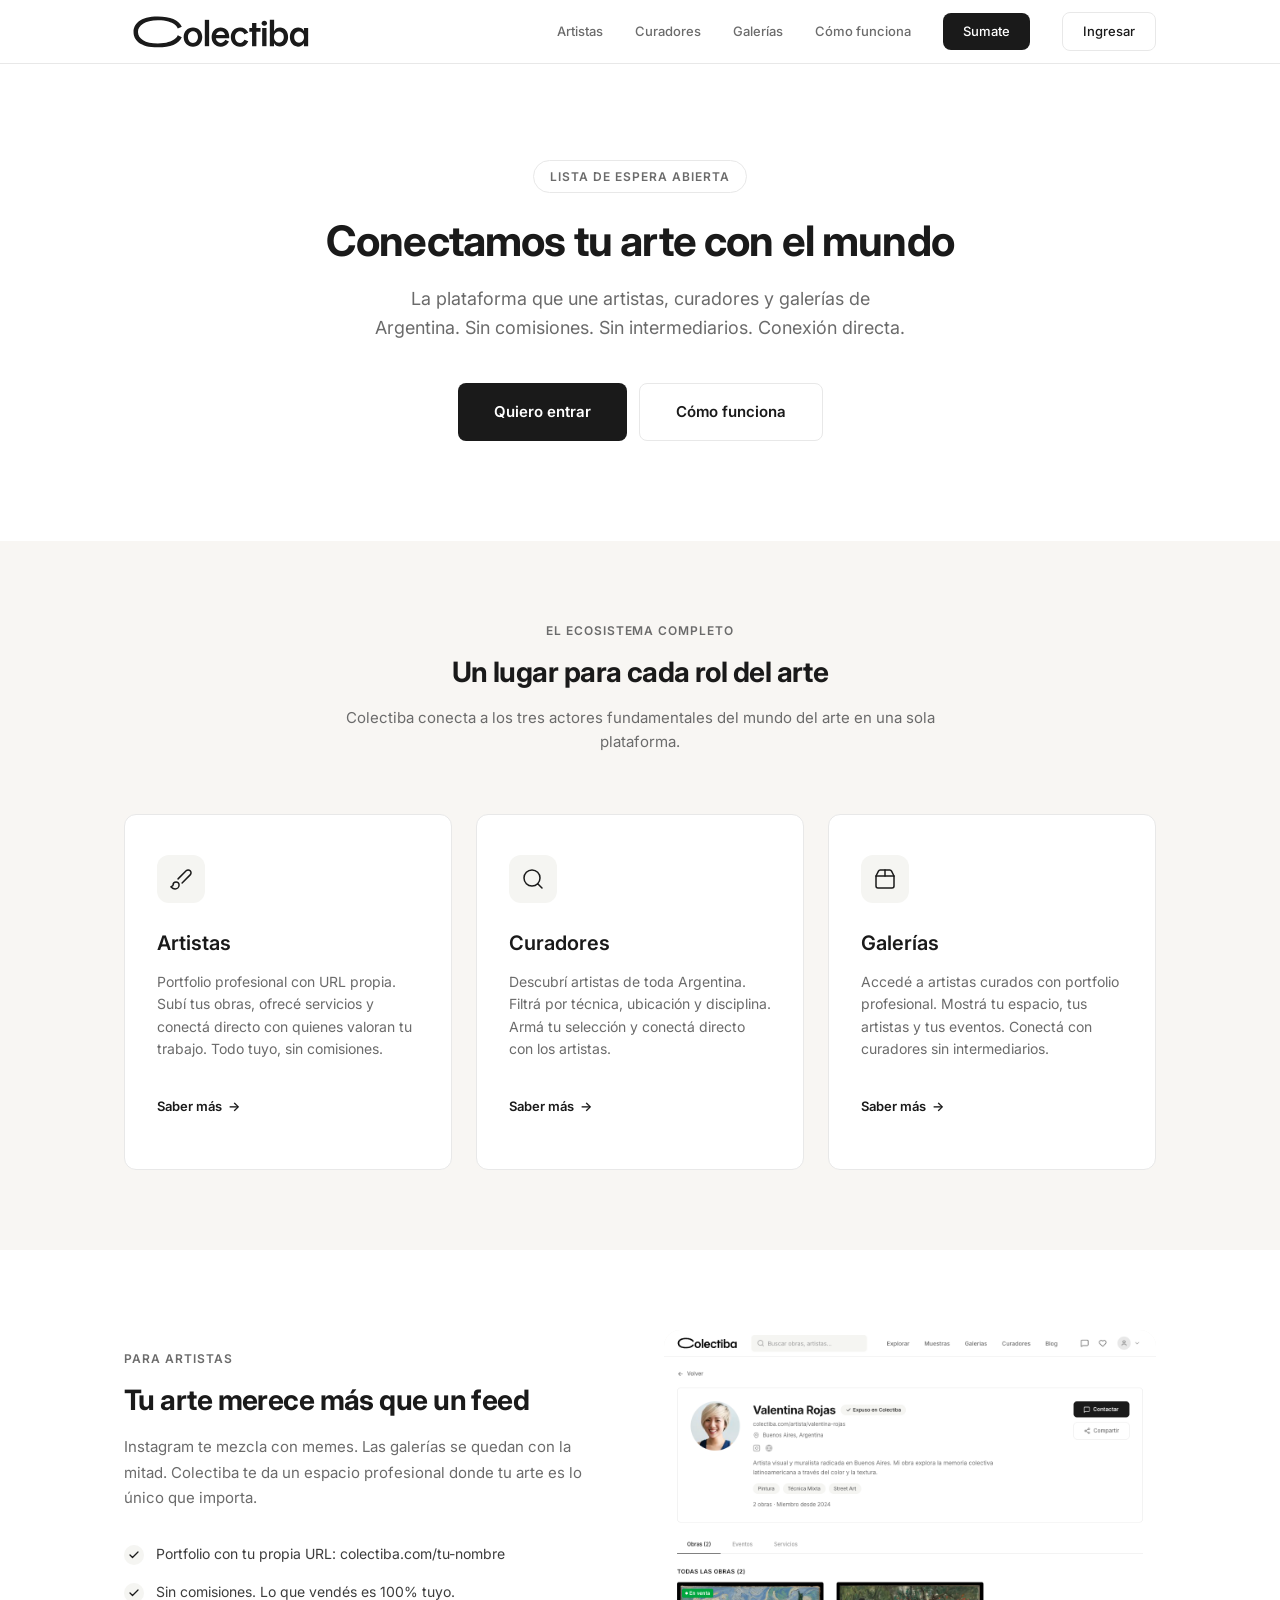
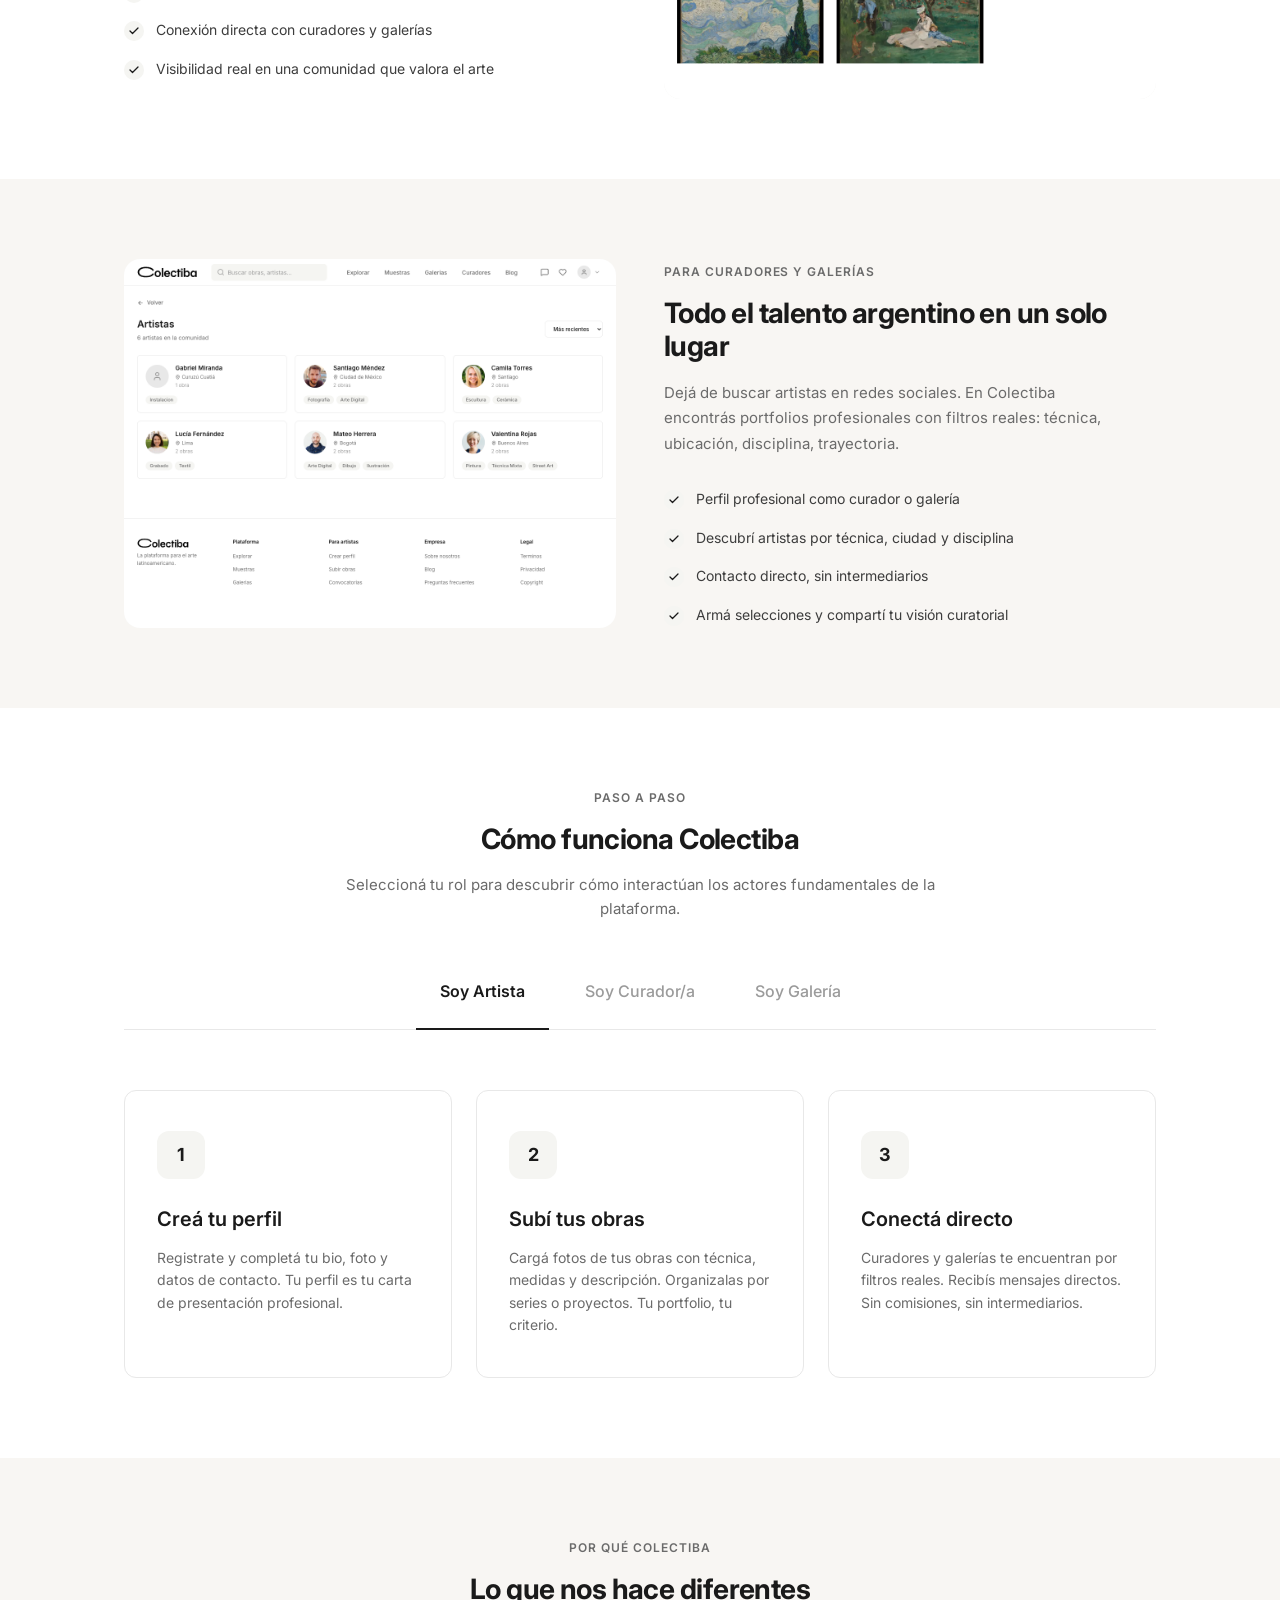
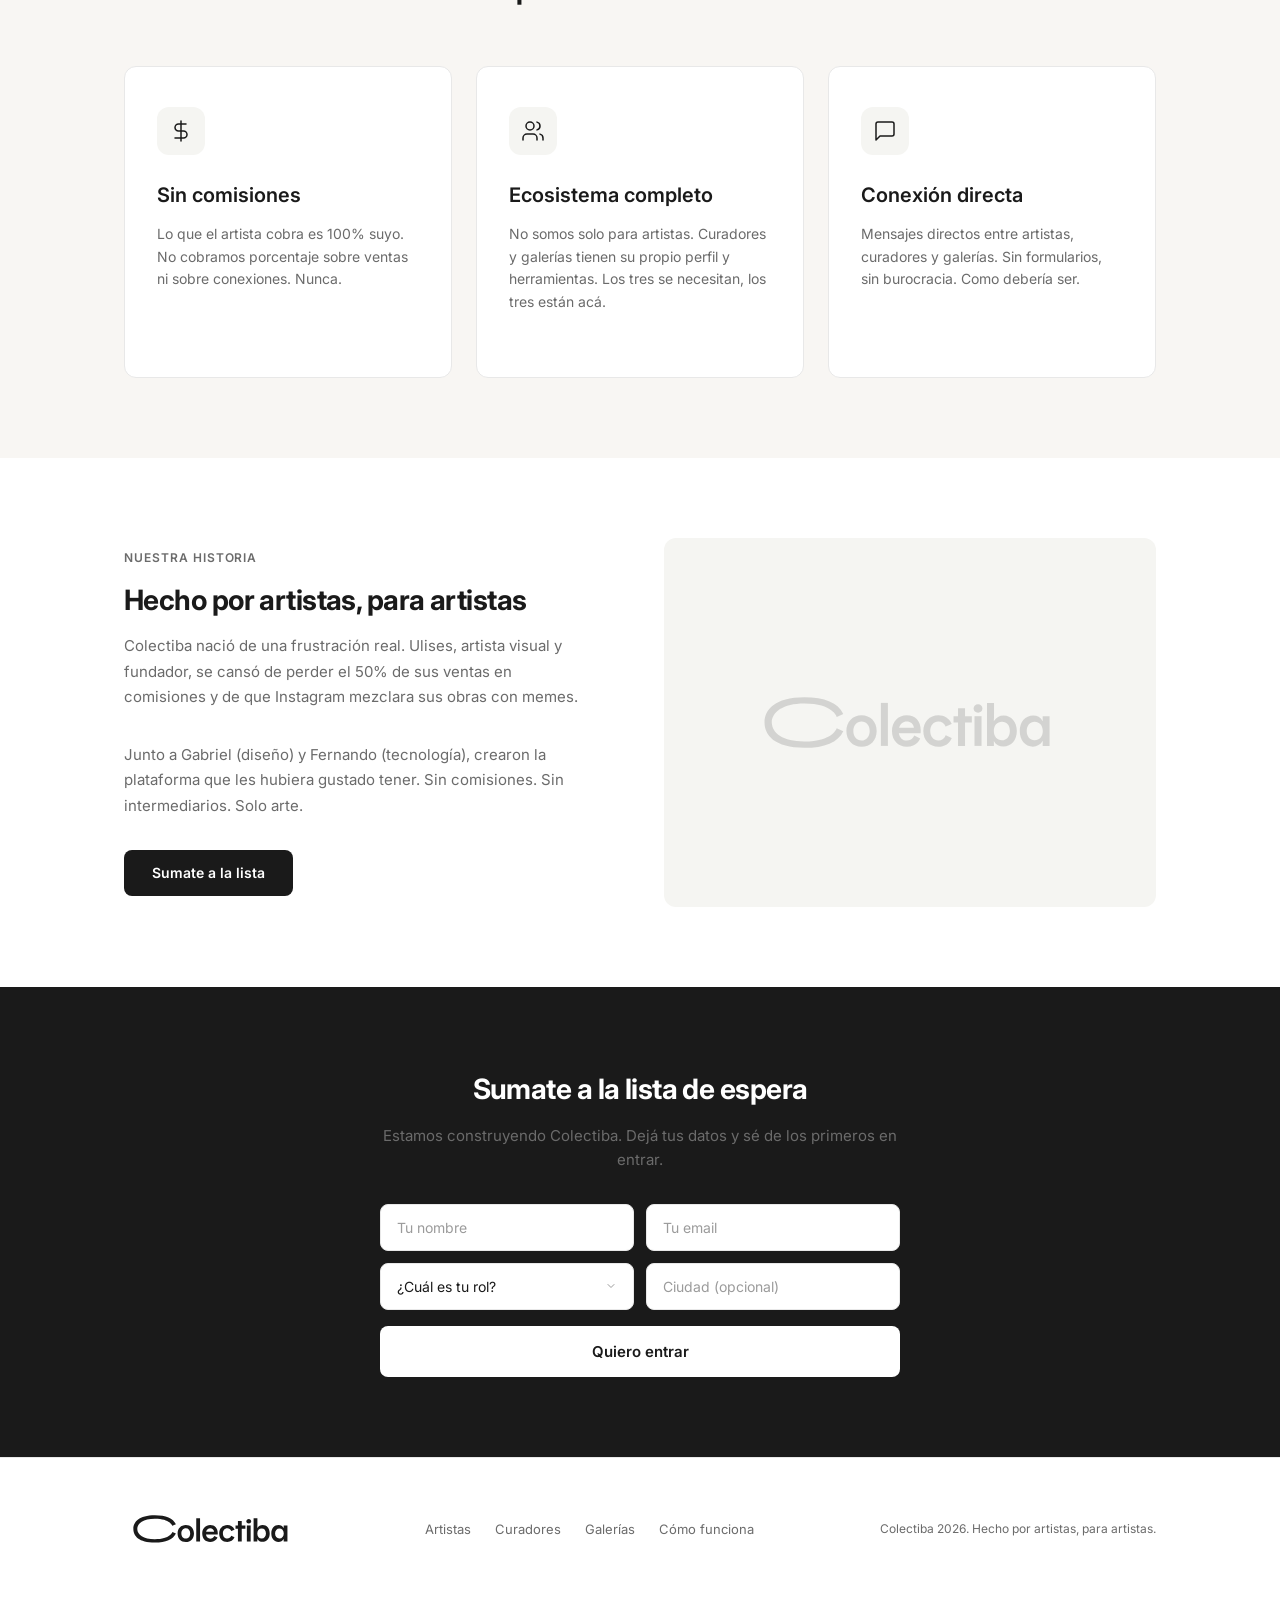
==== index.html @ f4e73067 "style: rediseñar paso a paso de los tres roles con formato de tarjetas alineadas a la izquierda esti" ====
<!DOCTYPE html>
<html lang="es">
<head>
  <meta charset="UTF-8">
  <meta name="viewport" content="width=device-width, initial-scale=1.0">
  <title>Colectiba — Conectamos tu arte con el mundo</title>
  <meta name="description" content="Plataforma y movimiento de artistas de Argentina. Portfolio profesional, conexión directa con curadores y galerías. Sin comisiones.">
  <link rel="canonical" href="https://www.colectiba.com/">
  <meta property="og:title" content="Colectiba — Conectamos tu arte con el mundo">
  <meta property="og:description" content="Plataforma que une artistas, curadores y galerías de Argentina. Sin comisiones. Conexión directa.">
  <meta property="og:url" content="https://www.colectiba.com/">
  <meta property="og:type" content="website">
  <meta property="og:locale" content="es_AR">
  <meta property="og:image" content="https://www.colectiba.com/og-image.jpg">
  <meta name="twitter:card" content="summary">
  <meta name="twitter:title" content="Colectiba — Conectamos tu arte con el mundo">
  <meta name="twitter:description" content="Plataforma que une artistas, curadores y galerías de Argentina. Sin comisiones.">
  <link rel="icon" type="image/svg+xml" href="favicon.svg">
  <link rel="preconnect" href="https://fonts.googleapis.com">
  <link rel="preconnect" href="https://fonts.gstatic.com" crossorigin>
  <link rel="preload" href="https://fonts.googleapis.com/css2?family=Inter:wght@400;500;600;700&display=swap" as="style" onload="this.onload=null;this.rel='stylesheet'">
  <noscript><link rel="stylesheet" href="https://fonts.googleapis.com/css2?family=Inter:wght@400;500;600;700&display=swap"></noscript>
  <link rel="stylesheet" href="styles.css?v=1.1">
  <script type="application/ld+json">
  {
    "@context": "https://schema.org",
    "@type": "Organization",
    "name": "Colectiba",
    "url": "https://www.colectiba.com",
    "description": "Plataforma y movimiento que conecta artistas, curadores y galerías de Argentina."
  }
  </script>
</head>
<body>
  <a href="#contenido" class="skip-link">Saltar al contenido</a>

  <!-- Nav -->
  <nav class="nav" aria-label="Navegación principal">
    <div class="container">
      <a href="index.html" class="nav__logo" aria-label="Colectiba — Inicio">
        <svg viewBox="5 148 585 110" xmlns="http://www.w3.org/2000/svg" fill="currentColor" aria-hidden="true">
          <path d="M202.27,188.14c-17.71,0-30.08,12.86-30.08,31.27s12.37,31.25,30.08,31.25,29.97-12.91,29.97-31.38-12.32-31.14-29.97-31.14ZM202.27,238.24c-9.58,0-16.26-7.75-16.26-18.83s6.68-18.83,16.26-18.83,16.14,7.69,16.14,18.71-6.63,18.96-16.14,18.96Z"/>
          <rect x="240.59" y="163.64" width="13.95" height="85.27"/>
          <path d="M291.81,188.14c-17.22,0-29.26,12.91-29.26,31.38s12.04,31.14,29.26,31.14c20.43,0,26.7-16.58,26.7-16.58l-11.77-5.64s-3.51,9.91-14.69,9.91c-8.23,0-14.42-5.78-15.85-14.78h43.12s.25-3.75.25-5.33c0-18.56-10.62-30.1-27.75-30.1ZM276.7,212.79c2.16-7.8,7.78-12.45,15.11-12.45,7.72,0,12.8,4.41,14.34,12.45h-29.45Z"/>
          <path d="M381.12,233.26l-.14.28c-4.98,11.03-14.32,17.11-26.32,17.11-17.65,0-29.97-12.84-29.97-31.25s12.28-31.27,29.85-31.27c12.24,0,21.34,5.85,26.33,16.89l.13.28-.28.13-11.44,5.25-.3.14-.13-.3c-2.9-6.51-7.85-9.96-14.31-9.96-9.5,0-16.14,7.74-16.14,18.83s6.68,18.83,16.26,18.83c6.35,0,11.25-3.5,14.18-10.09l.13-.3.3.14,11.55,5.14.3.13Z"/>
          <polygon points="420.84 190.02 420.84 202.44 407.42 202.44 407.42 248.91 393.47 248.91 393.47 202.44 384.6 202.44 384.6 190.02 393.47 190.02 393.47 174.02 407.42 174.02 407.42 190.02 420.84 190.02"/>
          <path d="M441.86,174.92c0,4.87-3.58,8.26-8.71,8.26s-8.73-3.39-8.73-8.26,3.59-8.37,8.73-8.37,8.71,3.45,8.71,8.37Z"/>
          <rect x="426.17" y="190.02" width="13.95" height="58.89"/>
          <path d="M484.04,188.62c-8.43,0-15.1,3.78-19.32,10.95l-.32-.05c.46-5.07.46-7.89.46-13.39v-22.49h-13.95v85.27h13.71v-.32c0-3.29,0-5.93-.22-9.08l.32-.03c4.19,7.2,10.35,10.7,18.85,10.7,15.59,0,26.47-12.61,26.47-30.67s-10.7-30.9-26-30.9ZM480.65,237.77c-9.66,0-16.15-7.38-16.15-18.36s6.49-18.25,16.15-18.25,15.55,7.28,15.55,18.12-6.24,18.37-15.55,18.48Z"/>
          <path d="M561.27,190.02v.32c0,3.29,0,5.93.2,9.08l-.32.03c-4.19-7.2-10.32-10.7-18.72-10.7-15.66,0-26.58,12.65-26.58,30.78s10.68,30.79,26,30.79c8.42,0,15.1-3.78,19.3-10.95l.32.05c-.2,3.36-.2,9.5-.2,9.5h13.69v-58.89h-13.69ZM545.35,237.77c-9.38,0-15.68-7.33-15.68-18.25s6.45-18.36,15.68-18.36,16.15,7.33,16.15,18.25-6.35,18.36-16.15,18.36Z"/>
          <path d="M153.09,213.82l13.02,5.78c-10.63,22.17-36.59,33.05-77.25,33.05-58.82,0-78.97-24.82-78.87-50.02-.23-24.96,20.36-50.02,78.87-50.02,40.66,0,66.62,10.88,77.25,33.05l-13.02,5.78s-7.69-26.36-64.3-26.36c-42.18,0-64.44,17.1-64.44,37.65.73,21.71,22.26,37.47,64.44,37.47,56.6,0,64.3-26.36,64.3-26.36Z"/>
        </svg>
      </a>
      <ul class="nav__links">
        <li><a href="#artistas">Artistas</a></li>
        <li><a href="#curadores">Curadores</a></li>
        <li><a href="#galerias">Galerías</a></li>
        <li><a href="#como-funciona">Cómo funciona</a></li>
        <li><a href="#waitlist" class="btn btn--primary btn--small">Sumate</a></li>
        <li><a href="https://app.colectiba.com/login" class="btn btn--secondary btn--small">Ingresar</a></li>
      </ul>
      <button class="nav__mobile-toggle" aria-label="Menú" aria-expanded="false" onclick="this.setAttribute('aria-expanded', this.getAttribute('aria-expanded') === 'false' ? 'true' : 'false'); document.querySelector('.nav__links').classList.toggle('open')">
        <span></span><span></span><span></span>
      </button>
    </div>
  </nav>

  <main id="contenido">

  <!-- Hero -->
  <section class="hero">
    <div class="container">
      <span class="hero__tag">Lista de espera abierta</span>
      <h1 class="hero__title font-display">Conectamos tu arte con el mundo</h1>
      <p class="hero__subtitle">La plataforma que une artistas, curadores y galerías de Argentina. Sin comisiones. Sin intermediarios. Conexión directa.</p>
      <div class="hero__cta">
        <a href="#waitlist" class="btn btn--primary btn--large">Quiero entrar</a>
        <a href="#como-funciona" class="btn btn--secondary btn--large">Cómo funciona</a>
      </div>
    </div>
  </section>

  <!-- 3 Perfiles -->
  <section class="section section--warm">
    <div class="container">
      <div class="section-header">
        <p class="section-header__tag">El ecosistema completo</p>
        <h2 class="section-header__title font-display">Un lugar para cada rol del arte</h2>
        <p class="section-header__text">Colectiba conecta a los tres actores fundamentales del mundo del arte en una sola plataforma.</p>
      </div>
      <div class="profiles">
        <!-- Artistas -->
        <div class="profile-card">
          <div class="profile-card__icon">
            <svg xmlns="http://www.w3.org/2000/svg" width="24" height="24" viewBox="0 0 24 24" fill="none" stroke="currentColor" aria-hidden="true" stroke-width="1.5" stroke-linecap="round" stroke-linejoin="round"><path d="m9.06 11.9 8.07-8.06a2.85 2.85 0 1 1 4.03 4.03l-8.06 8.08"/><path d="M7.07 14.94c-1.66 0-3 1.35-3 3.02 0 1.33-2.5 1.52-2 2.02 1.08 1.1 2.49 2.02 4 2.02 2.2 0 4-1.8 4-4.04a3.01 3.01 0 0 0-3-3.02z"/></svg>
          </div>
          <h3 class="profile-card__title">Artistas</h3>
          <p class="profile-card__desc">Portfolio profesional con URL propia. Subí tus obras, ofrecé servicios y conectá directo con quienes valoran tu trabajo. Todo tuyo, sin comisiones.</p>
          <a href="#artistas" class="profile-card__link">Saber más</a>
        </div>
        <!-- Curadores -->
        <div class="profile-card">
          <div class="profile-card__icon">
            <svg xmlns="http://www.w3.org/2000/svg" width="24" height="24" viewBox="0 0 24 24" fill="none" stroke="currentColor" aria-hidden="true" stroke-width="1.5" stroke-linecap="round" stroke-linejoin="round"><circle cx="11" cy="11" r="8"/><path d="m21 21-4.3-4.3"/></svg>
          </div>
          <h3 class="profile-card__title">Curadores</h3>
          <p class="profile-card__desc">Descubrí artistas de toda Argentina. Filtrá por técnica, ubicación y disciplina. Armá tu selección y conectá directo con los artistas.</p>
          <a href="#curadores" class="profile-card__link">Saber más</a>
        </div>
        <!-- Galerías -->
        <div class="profile-card">
          <div class="profile-card__icon">
            <svg xmlns="http://www.w3.org/2000/svg" width="24" height="24" viewBox="0 0 24 24" fill="none" stroke="currentColor" aria-hidden="true" stroke-width="1.5" stroke-linecap="round" stroke-linejoin="round"><path d="M3 9h18v10a2 2 0 0 1-2 2H5a2 2 0 0 1-2-2V9Z"/><path d="m3 9 2.45-4.9A2 2 0 0 1 7.24 3h9.52a2 2 0 0 1 1.8 1.1L21 9"/><path d="M12 3v6"/></svg>
          </div>
          <h3 class="profile-card__title">Galerías</h3>
          <p class="profile-card__desc">Accedé a artistas curados con portfolio profesional. Mostrá tu espacio, tus artistas y tus eventos. Conectá con curadores sin intermediarios.</p>
          <a href="#galerias" class="profile-card__link">Saber más</a>
        </div>
      </div>
    </div>
  </section>

  <!-- Propuesta de valor: Artistas -->
  <section class="section" id="artistas">
    <div class="container">
      <div class="features">
        <div class="features__content">
          <p class="features__tag">Para artistas</p>
          <h2 class="features__title font-display">Tu arte merece más que un feed</h2>
          <p class="features__text">Instagram te mezcla con memes. Las galerías se quedan con la mitad. Colectiba te da un espacio profesional donde tu arte es lo único que importa.</p>
          <ul class="features__list">
            <li>Portfolio con tu propia URL: colectiba.com/tu-nombre</li>
            <li>Sin comisiones. Lo que vendés es 100% tuyo.</li>
            <li>Conexión directa con curadores y galerías</li>
            <li>Visibilidad real en una comunidad que valora el arte</li>
          </ul>
        </div>
        <div class="features__visual">
          <img src="screenshot-artista.png" alt="Perfil profesional de artista en Colectiba" loading="lazy">
        </div>
      </div>
    </div>
  </section>

  <!-- Propuesta de valor: Curadores y Galerías -->
  <section class="section section--warm" id="curadores">
    <span id="galerias" class="anchor-offset"></span>
    <div class="container">
      <div class="features">
        <div class="features__visual" style="order: -1;">
          <img src="screenshot-galerias.png" alt="Descubrí todo el talento argentino en Colectiba" loading="lazy">
        </div>
        <div class="features__content">
          <p class="features__tag">Para curadores y galerías</p>
          <h2 class="features__title font-display">Todo el talento argentino en un solo lugar</h2>
          <p class="features__text">Dejá de buscar artistas en redes sociales. En Colectiba encontrás portfolios profesionales con filtros reales: técnica, ubicación, disciplina, trayectoria.</p>
          <ul class="features__list">
            <li>Perfil profesional como curador o galería</li>
            <li>Descubrí artistas por técnica, ciudad y disciplina</li>
            <li>Contacto directo, sin intermediarios</li>
            <li>Armá selecciones y compartí tu visión curatorial</li>
          </ul>
        </div>
      </div>
    </div>
  </section>

  <!-- Cómo funciona (Interactivo) -->
  <section class="section" id="como-funciona">
    <div class="container">
      <div class="section-header">
        <p class="section-header__tag">Paso a paso</p>
        <h2 class="section-header__title font-display">Cómo funciona Colectiba</h2>
        <p class="section-header__text">Seleccioná tu rol para descubrir cómo interactúan los actores fundamentales de la plataforma.</p>
      </div>

      <!-- Selector de pestañas -->
      <div class="tabs-nav" role="tablist" aria-label="Cómo funciona por rol">
        <button class="tab-btn active" role="tab" aria-selected="true" aria-controls="panel-artista" id="tab-artista">Soy Artista</button>
        <button class="tab-btn" role="tab" aria-selected="false" aria-controls="panel-curador" id="tab-curador">Soy Curador/a</button>
        <button class="tab-btn" role="tab" aria-selected="false" aria-controls="panel-galeria" id="tab-galeria">Soy Galería</button>
      </div>

      <!-- Contenedor de paneles -->
      <div class="tabs-content">
        <!-- Panel Artista -->
        <div class="tab-panel active" id="panel-artista" role="tabpanel" aria-labelledby="tab-artista">
          <div class="steps">
            <div class="step">
              <div class="step__number">1</div>
              <h3 class="step__title">Creá tu perfil</h3>
              <p class="step__desc">Registrate y completá tu bio, foto y datos de contacto. Tu perfil es tu carta de presentación profesional.</p>
            </div>
            <div class="step">
              <div class="step__number">2</div>
              <h3 class="step__title">Subí tus obras</h3>
              <p class="step__desc">Cargá fotos de tus obras con técnica, medidas y descripción. Organizalas por series o proyectos. Tu portfolio, tu criterio.</p>
            </div>
            <div class="step">
              <div class="step__number">3</div>
              <h3 class="step__title">Conectá directo</h3>
              <p class="step__desc">Curadores y galerías te encuentran por filtros reales. Recibís mensajes directos. Sin comisiones, sin intermediarios.</p>
            </div>
          </div>
        </div>

        <!-- Panel Curador -->
        <div class="tab-panel" id="panel-curador" role="tabpanel" aria-labelledby="tab-curador" style="display: none;">
          <div class="steps steps--ghost">
            <div class="step">
              <div class="step__number">1</div>
              <h3 class="step__title">Creá tu perfil</h3>
              <p class="step__desc">Registrate como curador. Completá tu bio, tu especialidad y tu visión curatorial.</p>
            </div>
            <div class="step">
              <div class="step__number">2</div>
              <h3 class="step__title">Explorá artistas</h3>
              <p class="step__desc">Usá filtros por técnica, ubicación y disciplina. Guardá artistas en tu selección. Accedé a portfolios profesionales completos.</p>
            </div>
            <div class="step">
              <div class="step__number">3</div>
              <h3 class="step__title">Conectá y seleccioná</h3>
              <p class="step__desc">Escribile directo a los artistas. Armá selecciones públicas. Conectá con galerías para co-crear proyectos.</p>
            </div>
          </div>
        </div>

        <!-- Panel Galería -->
        <div class="tab-panel" id="panel-galeria" role="tabpanel" aria-labelledby="tab-galeria" style="display: none;">
          <div class="steps steps--cards">
            <div class="step">
              <div class="step__number">1</div>
              <h3 class="step__title">Creá el perfil de tu galería</h3>
              <p class="step__desc">Mostrá tu espacio, tu ubicación, los artistas que representás y tus próximos eventos.</p>
            </div>
            <div class="step">
              <div class="step__number">2</div>
              <h3 class="step__title">Descubrí artistas</h3>
              <p class="step__desc">Navegá portfolios profesionales. Mirá las selecciones de curadores. Encontrá las voces que encajan con tu galería.</p>
            </div>
            <div class="step">
              <div class="step__number">3</div>
              <h3 class="step__title">Conectá sin intermediarios</h3>
              <p class="step__desc">Escribile directo a artistas y curadores. Proponé muestras, colaboraciones y proyectos. Todo en un mismo lugar.</p>
            </div>
          </div>
        </div>
      </div>
    </div>
  </section>

  <!-- Diferenciadores -->
  <section class="section section--warm">
    <div class="container">
      <div class="section-header">
        <p class="section-header__tag">Por qué Colectiba</p>
        <h2 class="section-header__title font-display">Lo que nos hace diferentes</h2>
      </div>
      <div class="profiles">
        <div class="profile-card">
          <div class="profile-card__icon">
            <svg xmlns="http://www.w3.org/2000/svg" width="24" height="24" viewBox="0 0 24 24" fill="none" stroke="currentColor" aria-hidden="true" stroke-width="1.5" stroke-linecap="round" stroke-linejoin="round"><line x1="12" x2="12" y1="2" y2="22"/><path d="M17 5H9.5a3.5 3.5 0 0 0 0 7h5a3.5 3.5 0 0 1 0 7H6"/></svg>
          </div>
          <h3 class="profile-card__title">Sin comisiones</h3>
          <p class="profile-card__desc">Lo que el artista cobra es 100% suyo. No cobramos porcentaje sobre ventas ni sobre conexiones. Nunca.</p>
        </div>
        <div class="profile-card">
          <div class="profile-card__icon">
            <svg xmlns="http://www.w3.org/2000/svg" width="24" height="24" viewBox="0 0 24 24" fill="none" stroke="currentColor" aria-hidden="true" stroke-width="1.5" stroke-linecap="round" stroke-linejoin="round"><path d="M16 21v-2a4 4 0 0 0-4-4H6a4 4 0 0 0-4 4v2"/><circle cx="9" cy="7" r="4"/><path d="M22 21v-2a4 4 0 0 0-3-3.87"/><path d="M16 3.13a4 4 0 0 1 0 7.75"/></svg>
          </div>
          <h3 class="profile-card__title">Ecosistema completo</h3>
          <p class="profile-card__desc">No somos solo para artistas. Curadores y galerías tienen su propio perfil y herramientas. Los tres se necesitan, los tres están acá.</p>
        </div>
        <div class="profile-card">
          <div class="profile-card__icon">
            <svg xmlns="http://www.w3.org/2000/svg" width="24" height="24" viewBox="0 0 24 24" fill="none" stroke="currentColor" aria-hidden="true" stroke-width="1.5" stroke-linecap="round" stroke-linejoin="round"><path d="M21 15a2 2 0 0 1-2 2H7l-4 4V5a2 2 0 0 1 2-2h14a2 2 0 0 1 2 2z"/></svg>
          </div>
          <h3 class="profile-card__title">Conexión directa</h3>
          <p class="profile-card__desc">Mensajes directos entre artistas, curadores y galerías. Sin formularios, sin burocracia. Como debería ser.</p>
        </div>
      </div>
    </div>
  </section>

  <!-- Hecho por artistas -->
  <section class="section">
    <div class="container">
      <div class="features">
        <div class="features__content">
          <p class="features__tag">Nuestra historia</p>
          <h2 class="features__title font-display">Hecho por artistas, para artistas</h2>
          <p class="features__text">Colectiba nació de una frustración real. Ulises, artista visual y fundador, se cansó de perder el 50% de sus ventas en comisiones y de que Instagram mezclara sus obras con memes.</p>
          <p class="features__text">Junto a Gabriel (diseño) y Fernando (tecnología), crearon la plataforma que les hubiera gustado tener. Sin comisiones. Sin intermediarios. Solo arte.</p>
          <a href="#waitlist" class="btn btn--primary">Sumate a la lista</a>
        </div>
        <div class="features__visual" style="background-color: var(--grey-100); display: flex; align-items: center; justify-content: center; border-radius: 12px; min-height: 300px;">
          <svg viewBox="5 148 585 110" xmlns="http://www.w3.org/2000/svg" fill="currentColor" aria-hidden="true" style="width: 60%; opacity: 0.15;">
            <path d="M202.27,188.14c-17.71,0-30.08,12.86-30.08,31.27s12.37,31.25,30.08,31.25,29.97-12.91,29.97-31.38-12.32-31.14-29.97-31.14ZM202.27,238.24c-9.58,0-16.26-7.75-16.26-18.83s6.68-18.83,16.26-18.83,16.14,7.69,16.14,18.71-6.63,18.96-16.14,18.96Z"/>
            <rect x="240.59" y="163.64" width="13.95" height="85.27"/>
            <path d="M291.81,188.14c-17.22,0-29.26,12.91-29.26,31.38s12.04,31.14,29.26,31.14c20.43,0,26.7-16.58,26.7-16.58l-11.77-5.64s-3.51,9.91-14.69,9.91c-8.23,0-14.42-5.78-15.85-14.78h43.12s.25-3.75.25-5.33c0-18.56-10.62-30.1-27.75-30.1ZM276.7,212.79c2.16-7.8,7.78-12.45,15.11-12.45,7.72,0,12.8,4.41,14.34,12.45h-29.45Z"/>
            <path d="M381.12,233.26l-.14.28c-4.98,11.03-14.32,17.11-26.32,17.11-17.65,0-29.97-12.84-29.97-31.25s12.28-31.27,29.85-31.27c12.24,0,21.34,5.85,26.33,16.89l.13.28-.28.13-11.44,5.25-.3.14-.13-.3c-2.9-6.51-7.85-9.96-14.31-9.96-9.5,0-16.14,7.74-16.14,18.83s6.68,18.83,16.26,18.83c6.35,0,11.25-3.5,14.18-10.09l.13-.3.3.14,11.55,5.14.3.13Z"/>
            <polygon points="420.84 190.02 420.84 202.44 407.42 202.44 407.42 248.91 393.47 248.91 393.47 202.44 384.6 202.44 384.6 190.02 393.47 190.02 393.47 174.02 407.42 174.02 407.42 190.02 420.84 190.02"/>
            <path d="M441.86,174.92c0,4.87-3.58,8.26-8.71,8.26s-8.73-3.39-8.73-8.26,3.59-8.37,8.73-8.37,8.71,3.45,8.71,8.37Z"/>
            <rect x="426.17" y="190.02" width="13.95" height="58.89"/>
            <path d="M484.04,188.62c-8.43,0-15.1,3.78-19.32,10.95l-.32-.05c.46-5.07.46-7.89.46-13.39v-22.49h-13.95v85.27h13.71v-.32c0-3.29,0-5.93-.22-9.08l.32-.03c4.19,7.2,10.35,10.7,18.85,10.7,15.59,0,26.47-12.61,26.47-30.67s-10.7-30.9-26-30.9ZM480.65,237.77c-9.66,0-16.15-7.38-16.15-18.36s6.49-18.25,16.15-18.25,15.55,7.28,15.55,18.12-6.24,18.37-15.55,18.48Z"/>
            <path d="M561.27,190.02v.32c0,3.29,0,5.93.2,9.08l-.32.03c-4.19-7.2-10.32-10.7-18.72-10.7-15.66,0-26.58,12.65-26.58,30.78s10.68,30.79,26,30.79c8.42,0,15.1-3.78,19.3-10.95l.32.05c-.2,3.36-.2,9.5-.2,9.5h13.69v-58.89h-13.69ZM545.35,237.77c-9.38,0-15.68-7.33-15.68-18.25s6.45-18.36,15.68-18.36,16.15,7.33,16.15,18.25-6.35,18.36-16.15,18.36Z"/>
            <path d="M153.09,213.82l13.02,5.78c-10.63,22.17-36.59,33.05-77.25,33.05-58.82,0-78.97-24.82-78.87-50.02-.23-24.96,20.36-50.02,78.87-50.02,40.66,0,66.62,10.88,77.25,33.05l-13.02,5.78s-7.69-26.36-64.3-26.36c-42.18,0-64.44,17.1-64.44,37.65.73,21.71,22.26,37.47,64.44,37.47,56.6,0,64.3-26.36,64.3-26.36Z"/>
          </svg>
        </div>
      </div>
    </div>
  </section>

  <!-- CTA Waitlist -->
  <section class="section section--dark" id="waitlist">
    <div class="container">
      <div class="waitlist">
        <h2 class="waitlist__title font-display">Sumate a la lista de espera</h2>
        <p class="waitlist__subtitle">Estamos construyendo Colectiba. Dejá tus datos y sé de los primeros en entrar.</p>
        <form class="waitlist__form" id="waitlistForm">
          <div class="waitlist__row">
            <input type="text" name="nombre" class="waitlist__input" placeholder="Tu nombre" aria-label="Tu nombre" required>
            <input type="email" name="email" class="waitlist__input" placeholder="Tu email" aria-label="Tu email" required>
          </div>
          <div class="waitlist__row">
            <select name="rol" class="waitlist__select" aria-label="Tu rol" required>
              <option value="" disabled selected>¿Cuál es tu rol?</option>
              <option value="artista">Artista</option>
              <option value="curador">Curador/a</option>
              <option value="galeria">Galería</option>
              <option value="coleccionista">Coleccionista / Amante del arte</option>
            </select>
            <input type="text" name="ciudad" class="waitlist__input" placeholder="Ciudad (opcional)" aria-label="Ciudad">
          </div>
          <button type="submit" class="btn btn--white btn--large waitlist__submit">Quiero entrar</button>
        </form>
        <div class="waitlist__success" id="waitlistSuccess">
          <h3>Ya estás en la lista</h3>
          <p>Te vamos a escribir cuando estemos listos. Gracias por creer en el arte argentino.</p>
          <p style="margin-top:1rem"><a href="https://app.colectiba.com/registro" style="color:#fff;text-decoration:underline">¿Ya tenés acceso? Ingresá a la plataforma</a></p>
        </div>
      </div>
    </div>
  </section>

  </main>

  <!-- Footer -->
  <footer class="footer">
    <div class="container">
      <a href="index.html" class="footer__logo" aria-label="Colectiba — Inicio">
        <svg viewBox="5 148 585 110" xmlns="http://www.w3.org/2000/svg" fill="currentColor" aria-hidden="true">
          <path d="M202.27,188.14c-17.71,0-30.08,12.86-30.08,31.27s12.37,31.25,30.08,31.25,29.97-12.91,29.97-31.38-12.32-31.14-29.97-31.14ZM202.27,238.24c-9.58,0-16.26-7.75-16.26-18.83s6.68-18.83,16.26-18.83,16.14,7.69,16.14,18.71-6.63,18.96-16.14,18.96Z"/>
          <rect x="240.59" y="163.64" width="13.95" height="85.27"/>
          <path d="M291.81,188.14c-17.22,0-29.26,12.91-29.26,31.38s12.04,31.14,29.26,31.14c20.43,0,26.7-16.58,26.7-16.58l-11.77-5.64s-3.51,9.91-14.69,9.91c-8.23,0-14.42-5.78-15.85-14.78h43.12s.25-3.75.25-5.33c0-18.56-10.62-30.1-27.75-30.1ZM276.7,212.79c2.16-7.8,7.78-12.45,15.11-12.45,7.72,0,12.8,4.41,14.34,12.45h-29.45Z"/>
          <path d="M381.12,233.26l-.14.28c-4.98,11.03-14.32,17.11-26.32,17.11-17.65,0-29.97-12.84-29.97-31.25s12.28-31.27,29.85-31.27c12.24,0,21.34,5.85,26.33,16.89l.13.28-.28.13-11.44,5.25-.3.14-.13-.3c-2.9-6.51-7.85-9.96-14.31-9.96-9.5,0-16.14,7.74-16.14,18.83s6.68,18.83,16.26,18.83c6.35,0,11.25-3.5,14.18-10.09l.13-.3.3.14,11.55,5.14.3.13Z"/>
          <polygon points="420.84 190.02 420.84 202.44 407.42 202.44 407.42 248.91 393.47 248.91 393.47 202.44 384.6 202.44 384.6 190.02 393.47 190.02 393.47 174.02 407.42 174.02 407.42 190.02 420.84 190.02"/>
          <path d="M441.86,174.92c0,4.87-3.58,8.26-8.71,8.26s-8.73-3.39-8.73-8.26,3.59-8.37,8.73-8.37,8.71,3.45,8.71,8.37Z"/>
          <rect x="426.17" y="190.02" width="13.95" height="58.89"/>
          <path d="M484.04,188.62c-8.43,0-15.1,3.78-19.32,10.95l-.32-.05c.46-5.07.46-7.89.46-13.39v-22.49h-13.95v85.27h13.71v-.32c0-3.29,0-5.93-.22-9.08l.32-.03c4.19,7.2,10.35,10.7,18.85,10.7,15.59,0,26.47-12.61,26.47-30.67s-10.7-30.9-26-30.9ZM480.65,237.77c-9.66,0-16.15-7.38-16.15-18.36s6.49-18.25,16.15-18.25,15.55,7.28,15.55,18.12-6.24,18.37-15.55,18.48Z"/>
          <path d="M561.27,190.02v.32c0,3.29,0,5.93.2,9.08l-.32.03c-4.19-7.2-10.32-10.7-18.72-10.7-15.66,0-26.58,12.65-26.58,30.78s10.68,30.79,26,30.79c8.42,0,15.1-3.78,19.3-10.95l.32.05c-.2,3.36-.2,9.5-.2,9.5h13.69v-58.89h-13.69ZM545.35,237.77c-9.38,0-15.68-7.33-15.68-18.25s6.45-18.36,15.68-18.36,16.15,7.33,16.15,18.25-6.35,18.36-16.15,18.36Z"/>
          <path d="M153.09,213.82l13.02,5.78c-10.63,22.17-36.59,33.05-77.25,33.05-58.82,0-78.97-24.82-78.87-50.02-.23-24.96,20.36-50.02,78.87-50.02,40.66,0,66.62,10.88,77.25,33.05l-13.02,5.78s-7.69-26.36-64.3-26.36c-42.18,0-64.44,17.1-64.44,37.65.73,21.71,22.26,37.47,64.44,37.47,56.6,0,64.3-26.36,64.3-26.36Z"/>
        </svg>
      </a>
      <ul class="footer__links">
        <li><a href="#artistas">Artistas</a></li>
        <li><a href="#curadores">Curadores</a></li>
        <li><a href="#galerias">Galerías</a></li>
        <li><a href="#como-funciona">Cómo funciona</a></li>
      </ul>
      <span class="footer__copy">Colectiba 2026. Hecho por artistas, para artistas.</span>
    </div>
  </footer>

  <script src="main.js" defer></script>
</body>
</html>
---- styles.css ----
/* =============================================================================
   Colectiba Landing — Estilos globales
   Design System: Inter, paleta monocromatica calida
   ============================================================================= */

:root {
  --black: #1A1A1A;
  --black-light: #2D2D2D;
  --grey-900: #3D3D3D;
  --grey-700: #6B6B6B;
  --grey-500: #9B9B9B;
  --grey-300: #D4D4D4;
  --grey-200: #E8E8E8;
  --grey-100: #F5F5F2;
  --white: #FFFFFF;
  --warm: #F8F6F3;
  --danger: #DC2626;
  --success: #16A34A;
}

.skip-link {
  position: absolute;
  top: -100%;
  left: 16px;
  z-index: 200;
  padding: 12px 24px;
  background: var(--black);
  color: var(--white);
  font-size: 14px;
  font-weight: 600;
  text-decoration: none;
  border-radius: 0 0 8px 8px;
}

.skip-link:focus {
  top: 0;
}

a:focus-visible,
button:focus-visible {
  outline: 2px solid var(--black);
  outline-offset: 2px;
  border-radius: 4px;
}

.section--dark a:focus-visible,
.section--dark button:focus-visible {
  outline-color: var(--white);
}

*, *::before, *::after {
  margin: 0;
  padding: 0;
  box-sizing: border-box;
}

html {
  scroll-behavior: smooth;
}

body {
  font-family: 'Inter', system-ui, sans-serif;
  color: var(--black);
  background: var(--white);
  font-size: 14px;
  line-height: 1.6;
  -webkit-font-smoothing: antialiased;
}

.font-display {
  font-weight: 700;
  letter-spacing: -0.02em;
}

/* ---- Layout ---- */

.container {
  max-width: 1080px;
  margin: 0 auto;
  padding: 0 24px;
}

.section {
  padding: 80px 0;
}

.section--warm {
  background: var(--warm);
}

.section--dark {
  background: var(--black);
  color: var(--white);
}

/* ---- Nav ---- */

.nav {
  position: fixed;
  top: 0;
  left: 0;
  right: 0;
  z-index: 100;
  background: rgba(255, 255, 255, 0.95);
  backdrop-filter: blur(12px);
  border-bottom: 1px solid var(--grey-200);
  height: 64px;
  display: flex;
  align-items: center;
}

.nav .container {
  display: flex;
  align-items: center;
  justify-content: space-between;
  width: 100%;
}

.nav__logo {
  display: flex;
  align-items: center;
  padding: 8px;
  min-height: 44px;
  min-width: 44px;
  color: var(--black);
  text-decoration: none;
}

.nav__logo svg {
  height: 34px;
  width: auto;
}

.nav__links {
  display: flex;
  gap: 32px;
  list-style: none;
  align-items: center;
}

.nav__links a {
  color: var(--grey-700);
  text-decoration: none;
  font-size: 13px;
  font-weight: 500;
  transition: color 0.2s;
}

.nav__links a:hover {
  color: var(--black);
}

.nav__links a.active {
  color: var(--black);
}

/* Los botones dentro del nav mantienen su propio color (evita gris ilegible) */
.nav__links a.btn--primary {
  color: var(--white);
}

.nav__links a.btn--secondary {
  color: var(--black);
}

.nav__mobile-toggle {
  display: none;
  background: none;
  border: none;
  cursor: pointer;
  padding: 12px;
  min-width: 44px;
  min-height: 44px;
}

.nav__mobile-toggle span {
  display: block;
  width: 20px;
  height: 2px;
  background: var(--black);
  margin: 5px 0;
  transition: 0.3s;
}

/* ---- Hero ---- */

.hero {
  padding: 160px 0 100px;
  text-align: center;
}

.hero__tag {
  display: inline-block;
  font-size: 12px;
  font-weight: 600;
  color: var(--grey-700);
  text-transform: uppercase;
  letter-spacing: 0.08em;
  margin-bottom: 24px;
  padding: 6px 16px;
  border: 1px solid var(--grey-200);
  border-radius: 100px;
}

.hero__title {
  font-size: 42px;
  line-height: 1.15;
  margin-bottom: 20px;
  max-width: 700px;
  margin-left: auto;
  margin-right: auto;
}

.hero__subtitle {
  font-size: 18px;
  color: var(--grey-700);
  max-width: 540px;
  margin: 0 auto 40px;
  line-height: 1.6;
}

.hero__cta {
  display: flex;
  gap: 12px;
  justify-content: center;
  flex-wrap: wrap;
}

/* ---- Buttons ---- */

.btn {
  display: inline-flex;
  align-items: center;
  justify-content: center;
  gap: 8px;
  padding: 12px 28px;
  font-size: 14px;
  font-weight: 600;
  font-family: inherit;
  border-radius: 8px;
  border: none;
  cursor: pointer;
  text-decoration: none;
  transition: all 0.2s;
}

.btn--primary {
  background: var(--black);
  color: var(--white);
}

.btn--primary:hover {
  background: var(--black-light);
}

.btn--secondary {
  background: transparent;
  color: var(--black);
  border: 1px solid var(--grey-200);
}

.btn--secondary:hover {
  border-color: var(--grey-300);
  background: var(--grey-100);
}

.btn--large {
  padding: 16px 36px;
  font-size: 15px;
}

.btn--small {
  padding: 8px 20px;
  font-size: 13px;
}

.btn--white {
  background: var(--white);
  color: var(--black);
}

.btn--white:hover {
  background: var(--grey-100);
}

/* ---- Cards de perfil ---- */

.profiles {
  display: grid;
  grid-template-columns: repeat(3, 1fr);
  gap: 24px;
  margin-top: 60px;
}

.profile-card {
  background: var(--white);
  border: 1px solid var(--grey-200);
  border-radius: 12px;
  padding: 40px 32px;
  text-align: left;
  transition: border-color 0.2s;
}

.profile-card:hover {
  border-color: var(--grey-300);
}

.profile-card__icon {
  width: 48px;
  height: 48px;
  background: var(--grey-100);
  border-radius: 12px;
  display: flex;
  align-items: center;
  justify-content: center;
  margin-bottom: 24px;
}

.profile-card__icon svg {
  width: 24px;
  height: 24px;
  stroke: var(--black);
}

.profile-card__title {
  font-size: 20px;
  font-weight: 600;
  margin-bottom: 12px;
}

.profile-card__desc {
  font-size: 14px;
  color: var(--grey-700);
  line-height: 1.6;
  margin-bottom: 24px;
}

.profile-card__link {
  font-size: 13px;
  font-weight: 600;
  color: var(--black);
  text-decoration: none;
  display: inline-flex;
  align-items: center;
  gap: 6px;
  min-height: 44px;
  padding: 12px 0;
}

.profile-card__link:hover {
  gap: 10px;
}

.profile-card__link::after {
  content: '→';
}

/* ---- Features / Beneficios ---- */

.features {
  display: grid;
  grid-template-columns: repeat(2, 1fr);
  gap: 48px;
  align-items: center;
}

.features__content {
  max-width: 460px;
}

.features__tag {
  font-size: 12px;
  font-weight: 600;
  color: var(--grey-700);
  text-transform: uppercase;
  letter-spacing: 0.08em;
  margin-bottom: 16px;
}

.features__title {
  font-size: 28px;
  line-height: 1.2;
  margin-bottom: 16px;
}

.features__text {
  font-size: 15px;
  color: var(--grey-700);
  line-height: 1.7;
  margin-bottom: 32px;
}

.features__list {
  list-style: none;
  display: flex;
  flex-direction: column;
  gap: 16px;
}

.features__list li {
  display: flex;
  align-items: flex-start;
  gap: 12px;
  font-size: 14px;
  color: var(--grey-900);
}

.features__list li::before {
  content: '';
  width: 20px;
  height: 20px;
  min-width: 20px;
  background: var(--grey-100);
  border-radius: 50%;
  display: flex;
  align-items: center;
  justify-content: center;
  margin-top: 2px;
  background-image: url("data:image/svg+xml,%3Csvg xmlns='http://www.w3.org/2000/svg' width='12' height='12' viewBox='0 0 24 24' fill='none' stroke='%231A1A1A' stroke-width='2.5' stroke-linecap='round' stroke-linejoin='round'%3E%3Cpolyline points='20 6 9 17 4 12'%3E%3C/polyline%3E%3C/svg%3E");
  background-repeat: no-repeat;
  background-position: center;
}

.features__visual {
  background: var(--grey-100);
  border-radius: 16px;
  aspect-ratio: 4/3;
  display: flex;
  align-items: center;
  justify-content: center;
  overflow: hidden;
}

.features__visual--placeholder {
  font-size: 13px;
  color: var(--grey-500);
  font-weight: 500;
}

/* ---- How it works (como funciona) ---- */

.steps {
  display: grid;
  grid-template-columns: repeat(3, 1fr);
  gap: 24px;
  margin-top: 60px;
}

.step {
  background: var(--white);
  border: 1px solid var(--grey-200);
  border-radius: 12px;
  padding: 40px 32px;
  text-align: left;
  transition: border-color 0.2s;
}

.step:hover {
  border-color: var(--grey-300);
}

.step__number {
  width: 48px;
  height: 48px;
  background: var(--grey-100);
  border-radius: 12px;
  display: flex;
  align-items: center;
  justify-content: center;
  margin-bottom: 24px;
  color: var(--black);
  font-size: 18px;
  font-weight: 700;
}

.step__title {
  font-size: 20px;
  font-weight: 600;
  margin-bottom: 12px;
}

.step__desc {
  font-size: 14px;
  color: var(--grey-700);
  line-height: 1.6;
}

/* ---- Ecosistema (visual) ---- */

.ecosystem {
  text-align: center;
  padding: 40px 0;
}

.ecosystem__diagram {
  display: flex;
  align-items: center;
  justify-content: center;
  gap: 40px;
  margin-top: 48px;
  flex-wrap: wrap;
}

.ecosystem__node {
  width: 160px;
  height: 160px;
  border-radius: 50%;
  display: flex;
  flex-direction: column;
  align-items: center;
  justify-content: center;
  gap: 8px;
  border: 2px solid var(--grey-200);
  background: var(--white);
}

.ecosystem__node--active {
  border-color: var(--black);
}

.ecosystem__node-icon svg {
  width: 32px;
  height: 32px;
  stroke: var(--black);
}

.ecosystem__node-label {
  font-size: 14px;
  font-weight: 600;
}

.ecosystem__connector {
  width: 60px;
  height: 2px;
  background: var(--grey-300);
  position: relative;
}

.ecosystem__connector::after {
  content: '';
  position: absolute;
  right: -4px;
  top: -4px;
  width: 10px;
  height: 10px;
  border-right: 2px solid var(--grey-300);
  border-top: 2px solid var(--grey-300);
  transform: rotate(45deg);
}

/* ---- Waitlist form ---- */

.waitlist {
  text-align: center;
  max-width: 520px;
  margin: 0 auto;
}

.waitlist__title {
  font-size: 28px;
  margin-bottom: 12px;
}

.waitlist__subtitle {
  font-size: 15px;
  color: var(--grey-700);
  margin-bottom: 32px;
}

.waitlist__form {
  display: flex;
  flex-direction: column;
  gap: 12px;
}

.waitlist__row {
  display: flex;
  gap: 12px;
}

.waitlist__input {
  flex: 1;
  padding: 14px 16px;
  font-size: 14px;
  font-family: inherit;
  border: 1px solid var(--grey-200);
  border-radius: 8px;
  background: var(--white);
  color: var(--black);
  outline: none;
  transition: border-color 0.2s;
}

.waitlist__input:focus {
  border-color: var(--black);
}

.waitlist__input::placeholder {
  color: var(--grey-500);
}

.waitlist__select {
  flex: 1;
  padding: 14px 16px;
  font-size: 14px;
  font-family: inherit;
  border: 1px solid var(--grey-200);
  border-radius: 8px;
  background: var(--white);
  color: var(--black);
  outline: none;
  cursor: pointer;
  appearance: none;
  background-image: url("data:image/svg+xml,%3Csvg xmlns='http://www.w3.org/2000/svg' width='12' height='12' viewBox='0 0 24 24' fill='none' stroke='%239B9B9B' stroke-width='2' stroke-linecap='round' stroke-linejoin='round'%3E%3Cpolyline points='6 9 12 15 18 9'%3E%3C/polyline%3E%3C/svg%3E");
  background-repeat: no-repeat;
  background-position: right 16px center;
}

.waitlist__select:focus {
  border-color: var(--black);
}

.waitlist__submit {
  width: 100%;
  margin-top: 4px;
}

.waitlist__success {
  display: none;
  padding: 24px;
  background: var(--grey-100);
  border-radius: 12px;
  text-align: center;
}

.waitlist__success h3 {
  font-size: 18px;
  margin-bottom: 8px;
}

.waitlist__success p {
  font-size: 14px;
  color: var(--grey-700);
}

/* ---- Stats ---- */

.stats {
  display: grid;
  grid-template-columns: repeat(3, 1fr);
  gap: 24px;
  text-align: center;
  margin-top: 48px;
}

.stat__number {
  font-size: 36px;
  font-weight: 700;
  letter-spacing: -0.02em;
  margin-bottom: 4px;
}

.stat__label {
  font-size: 13px;
  color: var(--grey-700);
}

.section--dark .stat__label {
  color: var(--grey-300);
}

/* ---- Section headers ---- */

.section-header {
  text-align: center;
  max-width: 600px;
  margin: 0 auto 48px;
}

.section-header__tag {
  font-size: 12px;
  font-weight: 600;
  color: var(--grey-700);
  text-transform: uppercase;
  letter-spacing: 0.08em;
  margin-bottom: 16px;
}

.section-header__title {
  font-size: 28px;
  line-height: 1.2;
  margin-bottom: 16px;
}

.section-header__text {
  font-size: 15px;
  color: var(--grey-700);
  line-height: 1.6;
}

.section--dark .section-header__tag {
  color: var(--grey-500);
}

.section--dark .section-header__text {
  color: var(--grey-300);
}

/* ---- Footer ---- */

.footer {
  border-top: 1px solid var(--grey-200);
  padding: 48px 0;
}

.footer .container {
  display: flex;
  align-items: center;
  justify-content: space-between;
}

.footer__logo {
  display: inline-flex;
  align-items: center;
  padding: 8px;
  min-height: 44px;
  min-width: 44px;
  color: var(--black);
  text-decoration: none;
}

.footer__logo svg {
  height: 30px;
  width: auto;
}

.footer__links {
  display: flex;
  gap: 24px;
  list-style: none;
}

.footer__links a {
  font-size: 13px;
  color: var(--grey-700);
  text-decoration: none;
  padding: 12px 0;
}

.footer__links a:hover {
  color: var(--black);
}

.footer__copy {
  font-size: 12px;
  color: var(--grey-700);
}

/* ---- Page hero (subpages) ---- */

.page-hero {
  padding: 140px 0 60px;
  text-align: center;
}

.page-hero__title {
  font-size: 36px;
  margin-bottom: 16px;
}

.page-hero__subtitle {
  font-size: 18px;
  color: var(--grey-700);
  max-width: 500px;
  margin: 0 auto;
  line-height: 1.6;
}

/* ---- Benefit rows ---- */

.benefit-row {
  display: grid;
  grid-template-columns: repeat(2, 1fr);
  gap: 64px;
  align-items: center;
  padding: 60px 0;
}

.benefit-row:not(:last-child) {
  border-bottom: 1px solid var(--grey-200);
}

.benefit-row--reverse .benefit-row__visual {
  order: -1;
}

.benefit-row__content h3 {
  font-size: 22px;
  margin-bottom: 16px;
}

.benefit-row__content p {
  font-size: 15px;
  color: var(--grey-700);
  line-height: 1.7;
  margin-bottom: 24px;
}

.benefit-row__visual {
  background: var(--grey-100);
  border-radius: 16px;
  aspect-ratio: 16/10;
  display: flex;
  align-items: center;
  justify-content: center;
  font-size: 13px;
  color: var(--grey-500);
}

/* ---- Responsive ---- */

@media (max-width: 768px) {
  .nav__links {
    display: none;
    position: absolute;
    top: 64px;
    left: 0;
    right: 0;
    background: var(--white);
    flex-direction: column;
    padding: 24px;
    gap: 16px;
    border-bottom: 1px solid var(--grey-200);
  }

  .nav__links.open {
    display: flex;
  }

  .nav__mobile-toggle {
    display: block;
  }

  .hero {
    padding: 120px 0 60px;
  }

  .hero__title {
    font-size: 28px;
  }

  .hero__subtitle {
    font-size: 15px;
  }

  .profiles {
    grid-template-columns: 1fr;
    gap: 16px;
  }

  .profile-card {
    padding: 28px 24px;
  }

  .features {
    grid-template-columns: 1fr;
    gap: 32px;
  }

  .features--reverse .features__visual {
    order: -1;
  }

  .steps {
    grid-template-columns: 1fr;
    gap: 32px;
  }

  .stats {
    grid-template-columns: 1fr;
    gap: 16px;
  }

  .waitlist__row {
    flex-direction: column;
  }

  .benefit-row {
    grid-template-columns: 1fr;
    gap: 32px;
  }

  .benefit-row--reverse .benefit-row__visual {
    order: 0;
  }

  .ecosystem__diagram {
    flex-direction: column;
    gap: 24px;
  }

  .ecosystem__connector {
    width: 2px;
    height: 40px;
  }

  .ecosystem__connector::after {
    right: -4px;
    top: auto;
    bottom: -4px;
    transform: rotate(135deg);
  }

  .footer .container {
    flex-direction: column;
    gap: 24px;
    text-align: center;
  }

  .page-hero__title {
    font-size: 28px;
  }

  .section {
    padding: 60px 0;
  }

  .section-header__title {
    font-size: 24px;
  }

  .features__title {
    font-size: 24px;
  }
}

/* ---- Dark mode ---- */

@media (prefers-color-scheme: dark) {
  :root {
    --black: #EDEDED;
    --black-light: #DADADA;
    --grey-900: #C0C0C0;
    --grey-700: #9B9B9B;
    --grey-500: #6B6B6B;
    --grey-300: #3D3D3D;
    --grey-200: #2D2D2D;
    --grey-100: #242422;
    --white: #1A1A1A;
    --warm: #1E1D1B;
  }

  .nav {
    background: rgba(26, 26, 26, 0.95);
  }

  .section--dark {
    background: #111;
    color: #EDEDED;
  }

  .section--dark .section-header__tag {
    color: #6B6B6B;
  }

  .section--dark .section-header__text {
    color: #9B9B9B;
  }

  .section--dark .stat__label {
    color: #9B9B9B;
  }

  .section--dark .waitlist__input,
  .section--dark .waitlist__select {
    background: #242422;
    color: #EDEDED;
    border-color: #3D3D3D;
  }

  .section--dark .waitlist__input:focus,
  .section--dark .waitlist__select:focus {
    border-color: #EDEDED;
  }

  .section--dark .btn--white {
    background: #EDEDED;
    color: #1A1A1A;
  }

  .section--dark .btn--white:hover {
    background: #DADADA;
  }

  .section--dark .waitlist__success {
    background: #242422;
    color: #EDEDED;
  }

  .features__list li::before {
    background-image: url("data:image/svg+xml,%3Csvg xmlns='http://www.w3.org/2000/svg' width='12' height='12' viewBox='0 0 24 24' fill='none' stroke='%23EDEDED' stroke-width='2.5' stroke-linecap='round' stroke-linejoin='round'%3E%3Cpolyline points='20 6 9 17 4 12'%3E%3C/polyline%3E%3C/svg%3E");
  }
}

.features__visual img {
  width: 100%;
  height: 100%;
  object-fit: cover;
  object-position: top center;
  display: block;
}

/* ---- Consolidacion One-Page ---- */

html {
  scroll-behavior: smooth;
}

section[id] {
  scroll-margin-top: 80px; /* offset for fixed header */
}

.anchor-offset {
  display: block;
  height: 80px;
  margin-top: -80px;
  visibility: hidden;
  pointer-events: none;
}

/* Tabs UI */
.tabs-nav {
  display: flex;
  justify-content: center;
  gap: 12px;
  margin-bottom: 40px;
  border-bottom: 1px solid var(--grey-200);
  padding-bottom: 16px;
}

.tab-btn {
  background: none;
  border: none;
  font-family: inherit;
  font-size: 16px;
  font-weight: 500;
  color: var(--grey-500);
  padding: 12px 24px;
  cursor: pointer;
  position: relative;
  transition: color 0.2s ease;
}

.tab-btn:hover {
  color: var(--black);
}

.tab-btn.active {
  color: var(--black);
  font-weight: 600;
}

.tab-btn.active::after {
  content: '';
  position: absolute;
  bottom: -17px;
  left: 0;
  width: 100%;
  height: 2px;
  background-color: var(--black);
}

.tab-panel {
  display: none;
}

.tab-panel.active {
  display: block;
  animation: fadeIn 0.4s ease-out;
}

@keyframes fadeIn {
  from {
    opacity: 0;
    transform: translateY(8px);
  }
  to {
    opacity: 1;
    transform: translateY(0);
  }
}

.features__visual--founder {
  transition: transform 0.3s ease;
}

.features__visual--founder:hover {
  transform: scale(1.01);
}
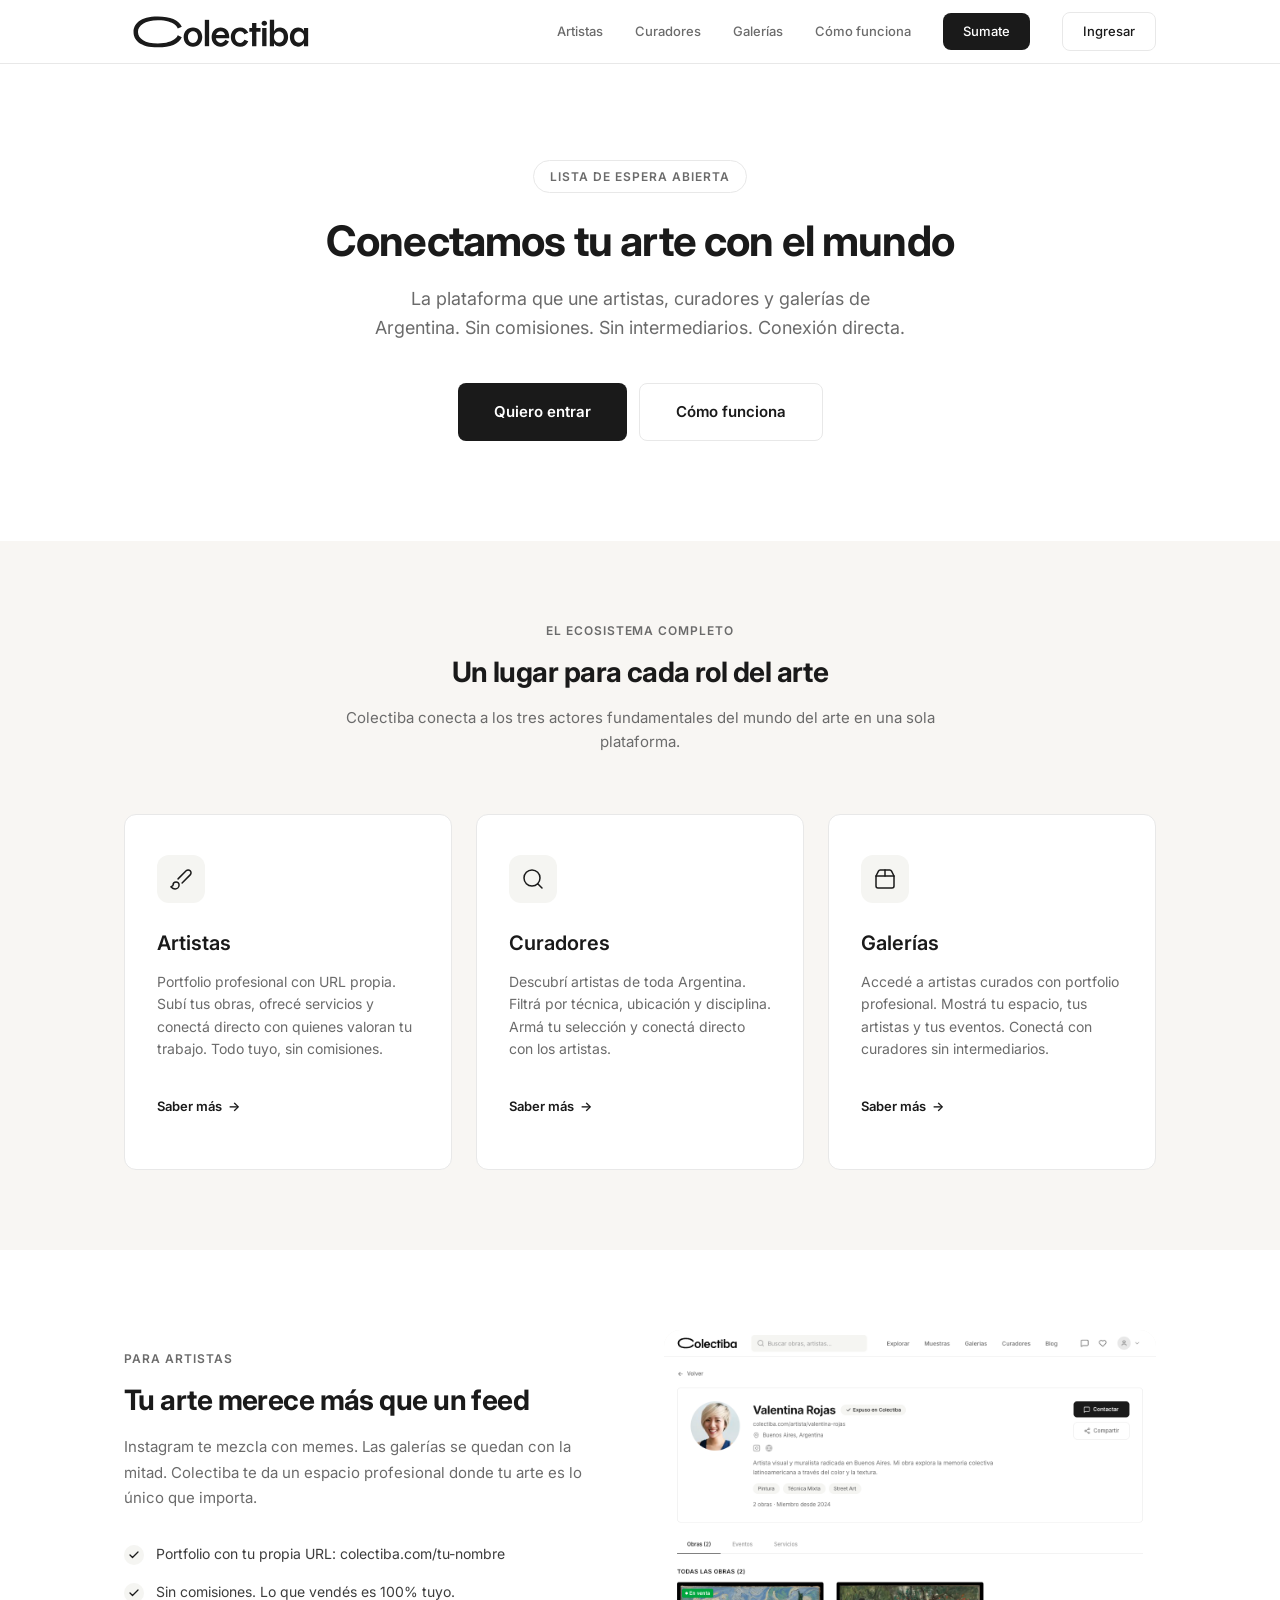
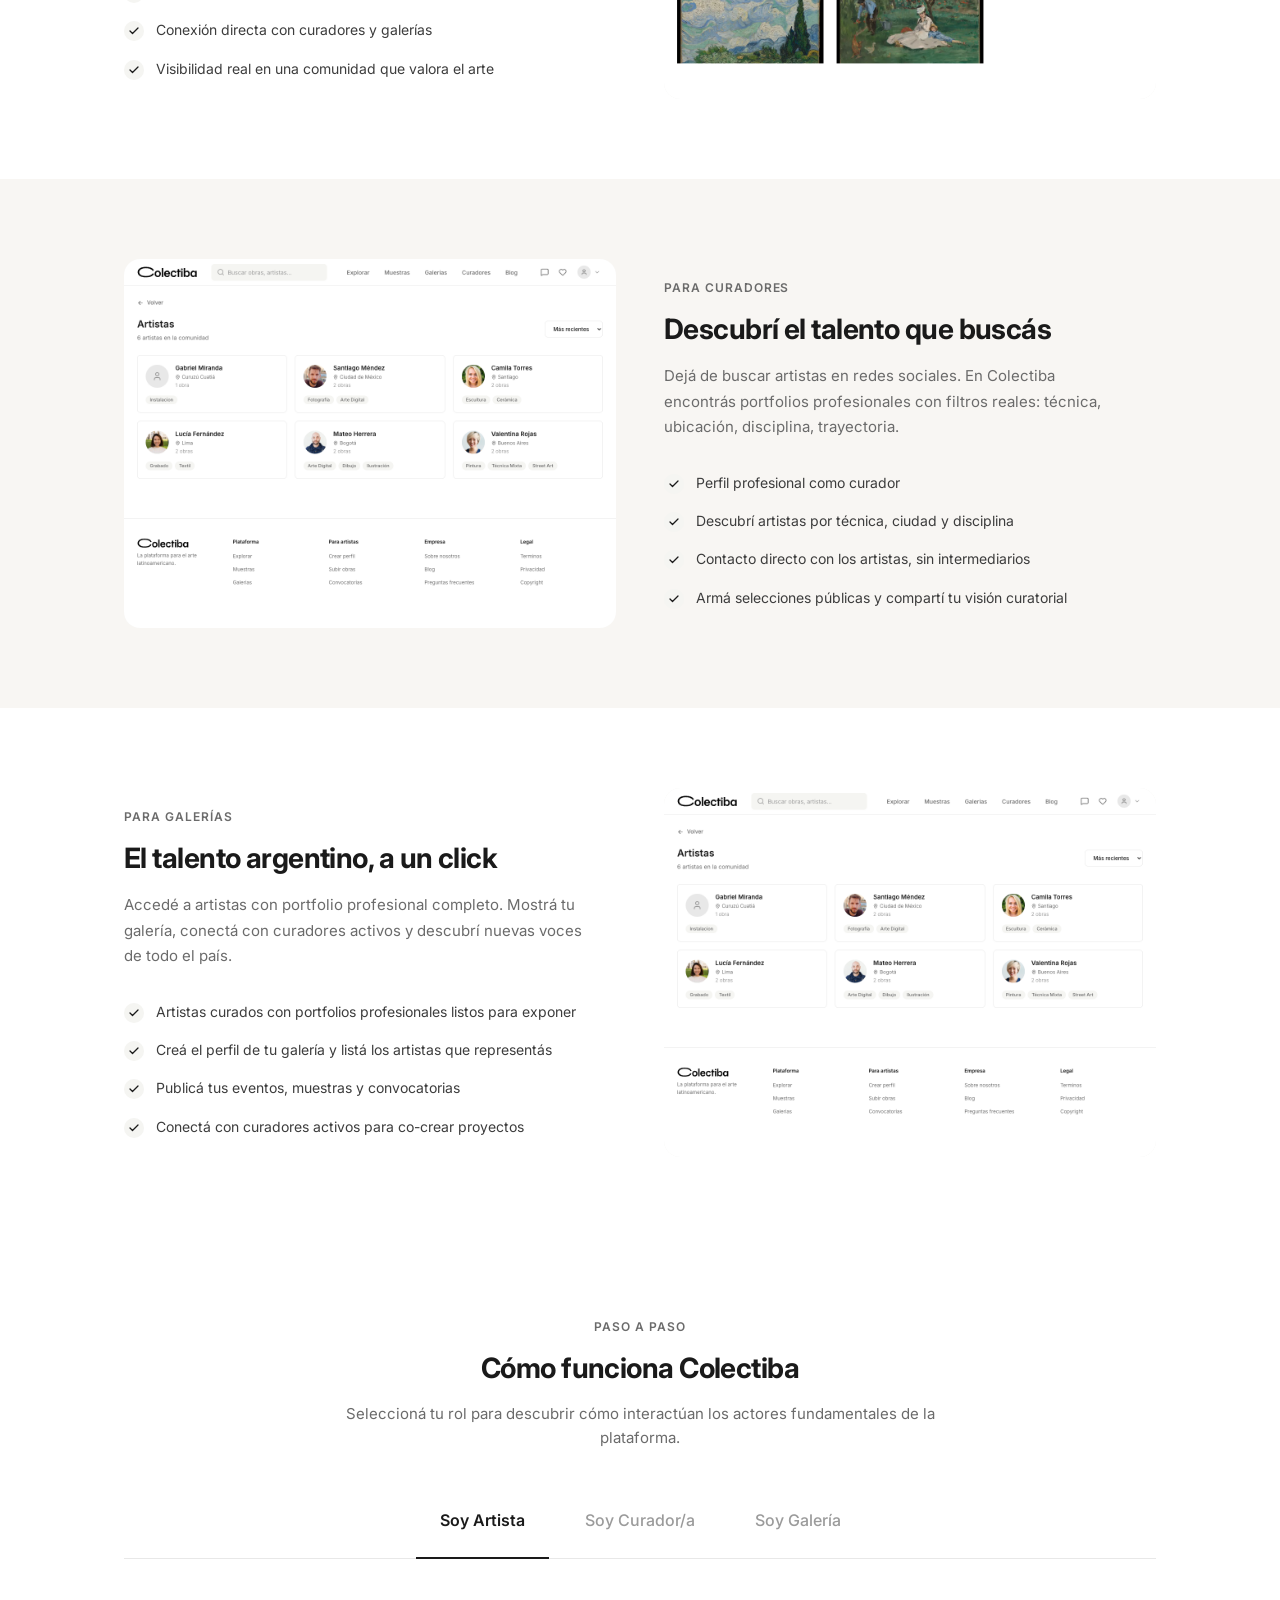
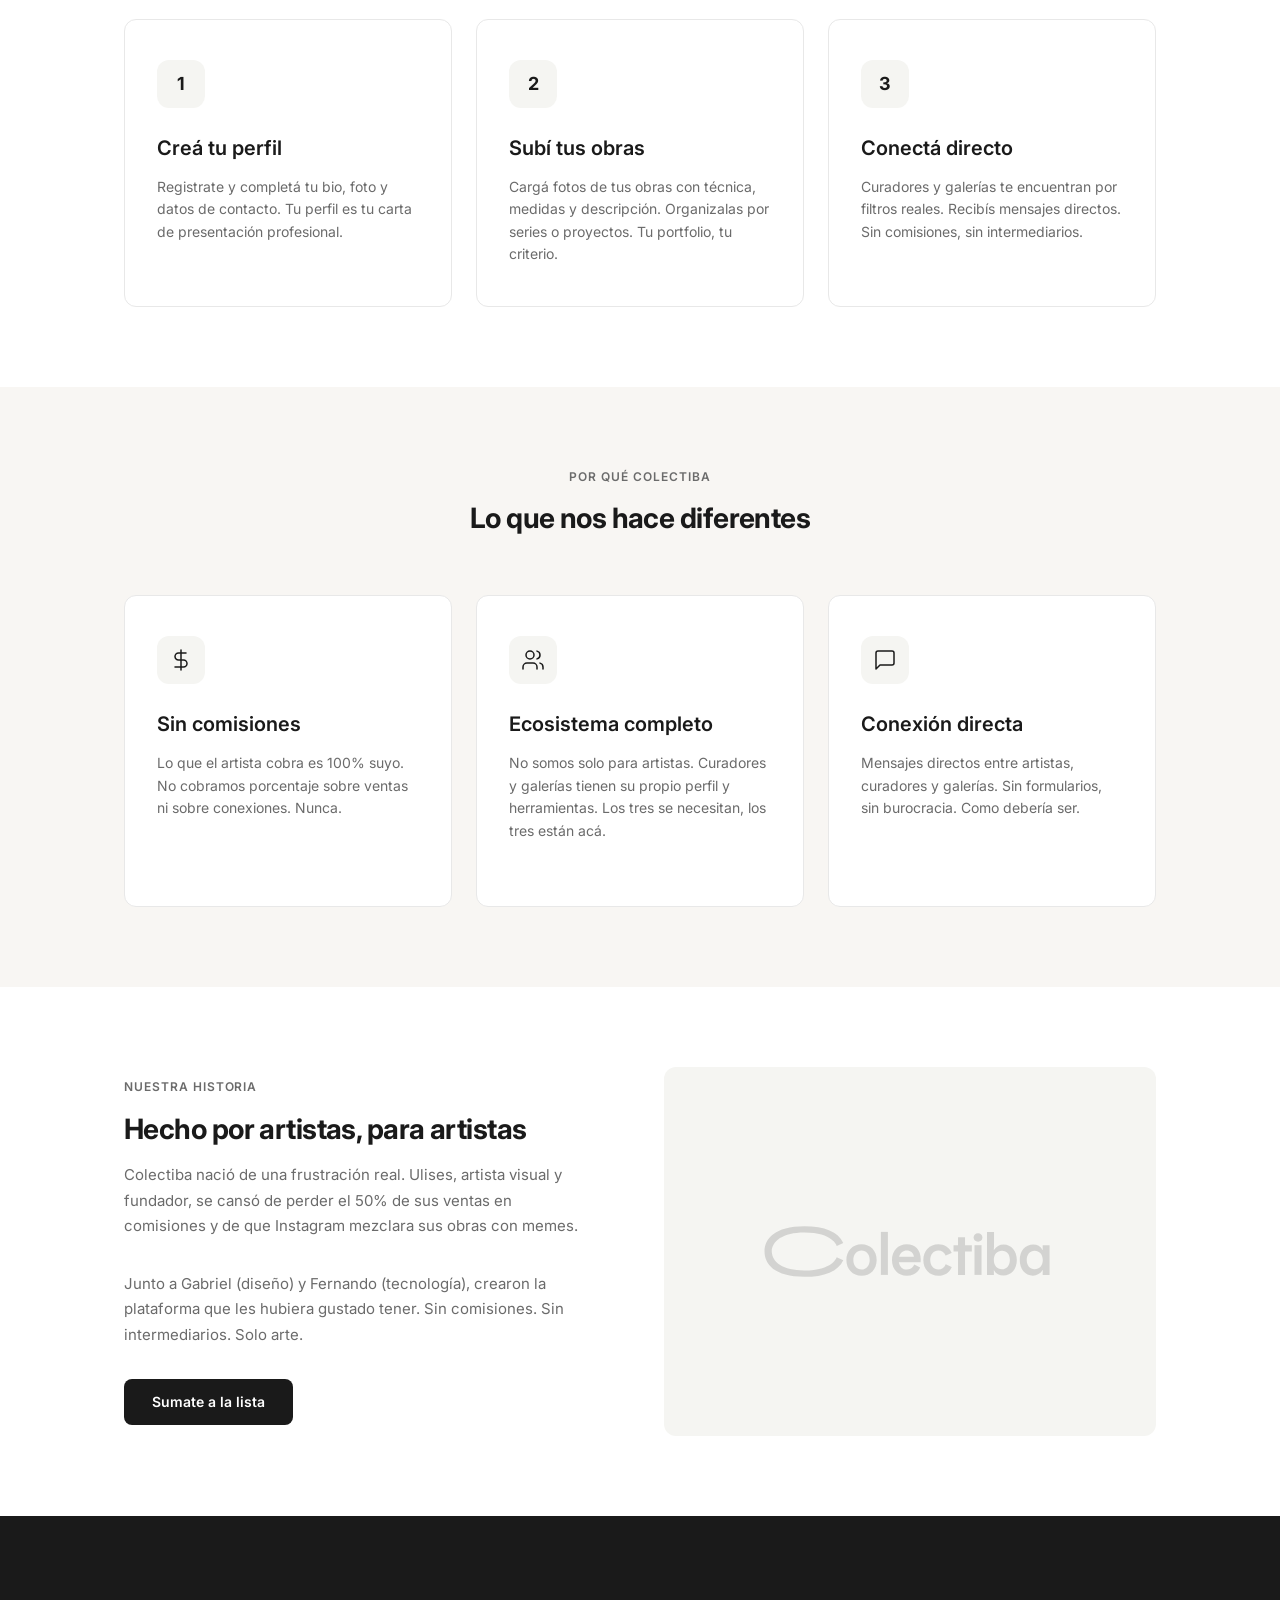
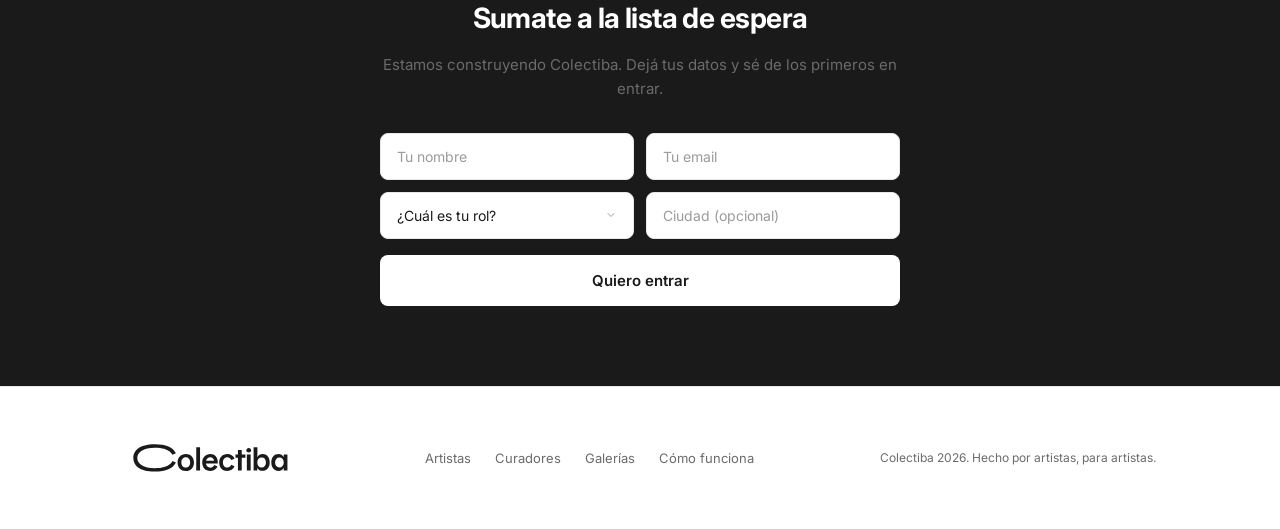
==== commit 1864c831: "feat: separar las propuestas de valor de curadores y galerías en secciones independientes con navega" ====
--- a/index.html
+++ b/index.html
@@ -142,24 +142,45 @@
     </div>
   </section>
 
-  <!-- Propuesta de valor: Curadores y Galerías -->
+  <!-- Propuesta de valor: Curadores -->
   <section class="section section--warm" id="curadores">
-    <span id="galerias" class="anchor-offset"></span>
     <div class="container">
       <div class="features">
         <div class="features__visual" style="order: -1;">
           <img src="screenshot-galerias.png" alt="Descubrí todo el talento argentino en Colectiba" loading="lazy">
         </div>
         <div class="features__content">
-          <p class="features__tag">Para curadores y galerías</p>
-          <h2 class="features__title font-display">Todo el talento argentino en un solo lugar</h2>
+          <p class="features__tag">Para curadores</p>
+          <h2 class="features__title font-display">Descubrí el talento que buscás</h2>
           <p class="features__text">Dejá de buscar artistas en redes sociales. En Colectiba encontrás portfolios profesionales con filtros reales: técnica, ubicación, disciplina, trayectoria.</p>
           <ul class="features__list">
-            <li>Perfil profesional como curador o galería</li>
+            <li>Perfil profesional como curador</li>
             <li>Descubrí artistas por técnica, ciudad y disciplina</li>
-            <li>Contacto directo, sin intermediarios</li>
-            <li>Armá selecciones y compartí tu visión curatorial</li>
+            <li>Contacto directo con los artistas, sin intermediarios</li>
+            <li>Armá selecciones públicas y compartí tu visión curatorial</li>
           </ul>
+        </div>
+      </div>
+    </div>
+  </section>
+
+  <!-- Propuesta de valor: Galerías -->
+  <section class="section" id="galerias">
+    <div class="container">
+      <div class="features">
+        <div class="features__content">
+          <p class="features__tag">Para galerías</p>
+          <h2 class="features__title font-display">El talento argentino, a un click</h2>
+          <p class="features__text">Accedé a artistas con portfolio profesional completo. Mostrá tu galería, conectá con curadores activos y descubrí nuevas voces de todo el país.</p>
+          <ul class="features__list">
+            <li>Artistas curados con portfolios profesionales listos para exponer</li>
+            <li>Creá el perfil de tu galería y listá los artistas que representás</li>
+            <li>Publicá tus eventos, muestras y convocatorias</li>
+            <li>Conectá con curadores activos para co-crear proyectos</li>
+          </ul>
+        </div>
+        <div class="features__visual">
+          <img src="screenshot-galerias.png" alt="Descubrí todo el talento de galerías en Colectiba" loading="lazy">
         </div>
       </div>
     </div>
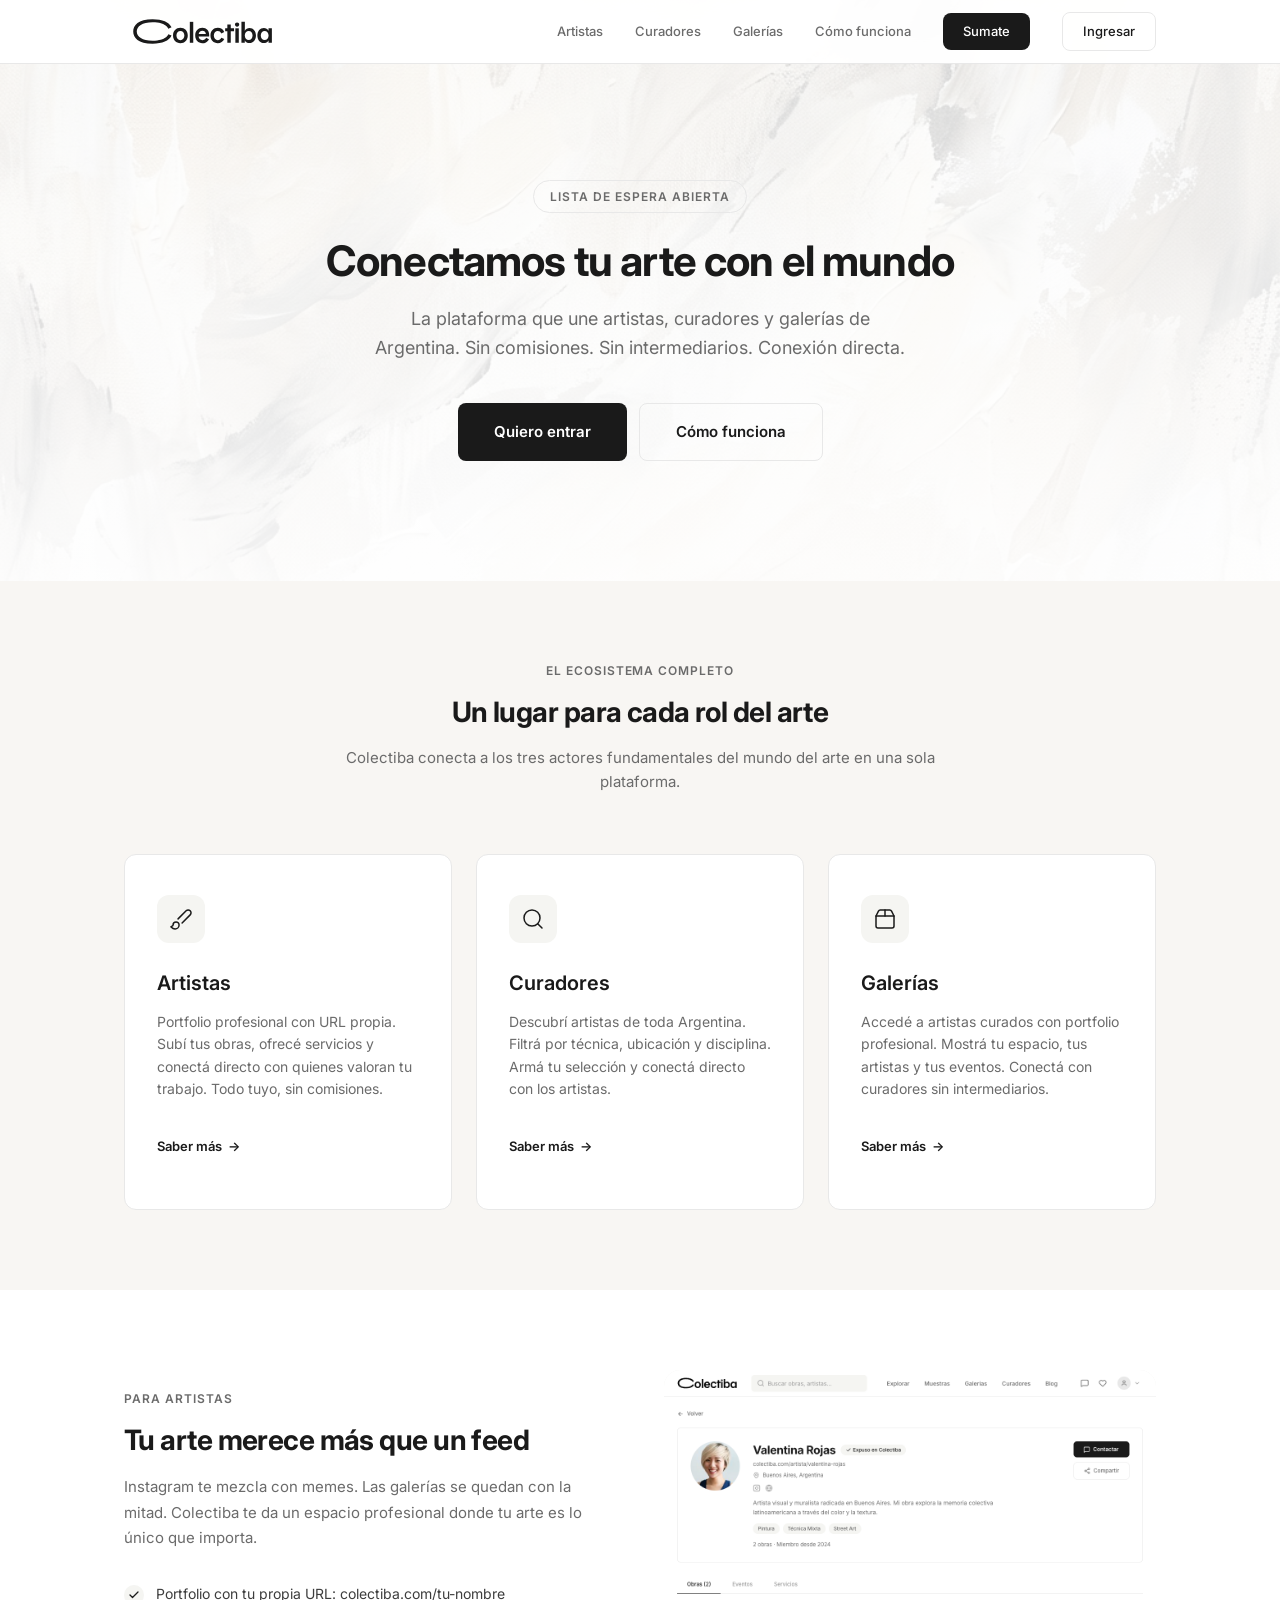
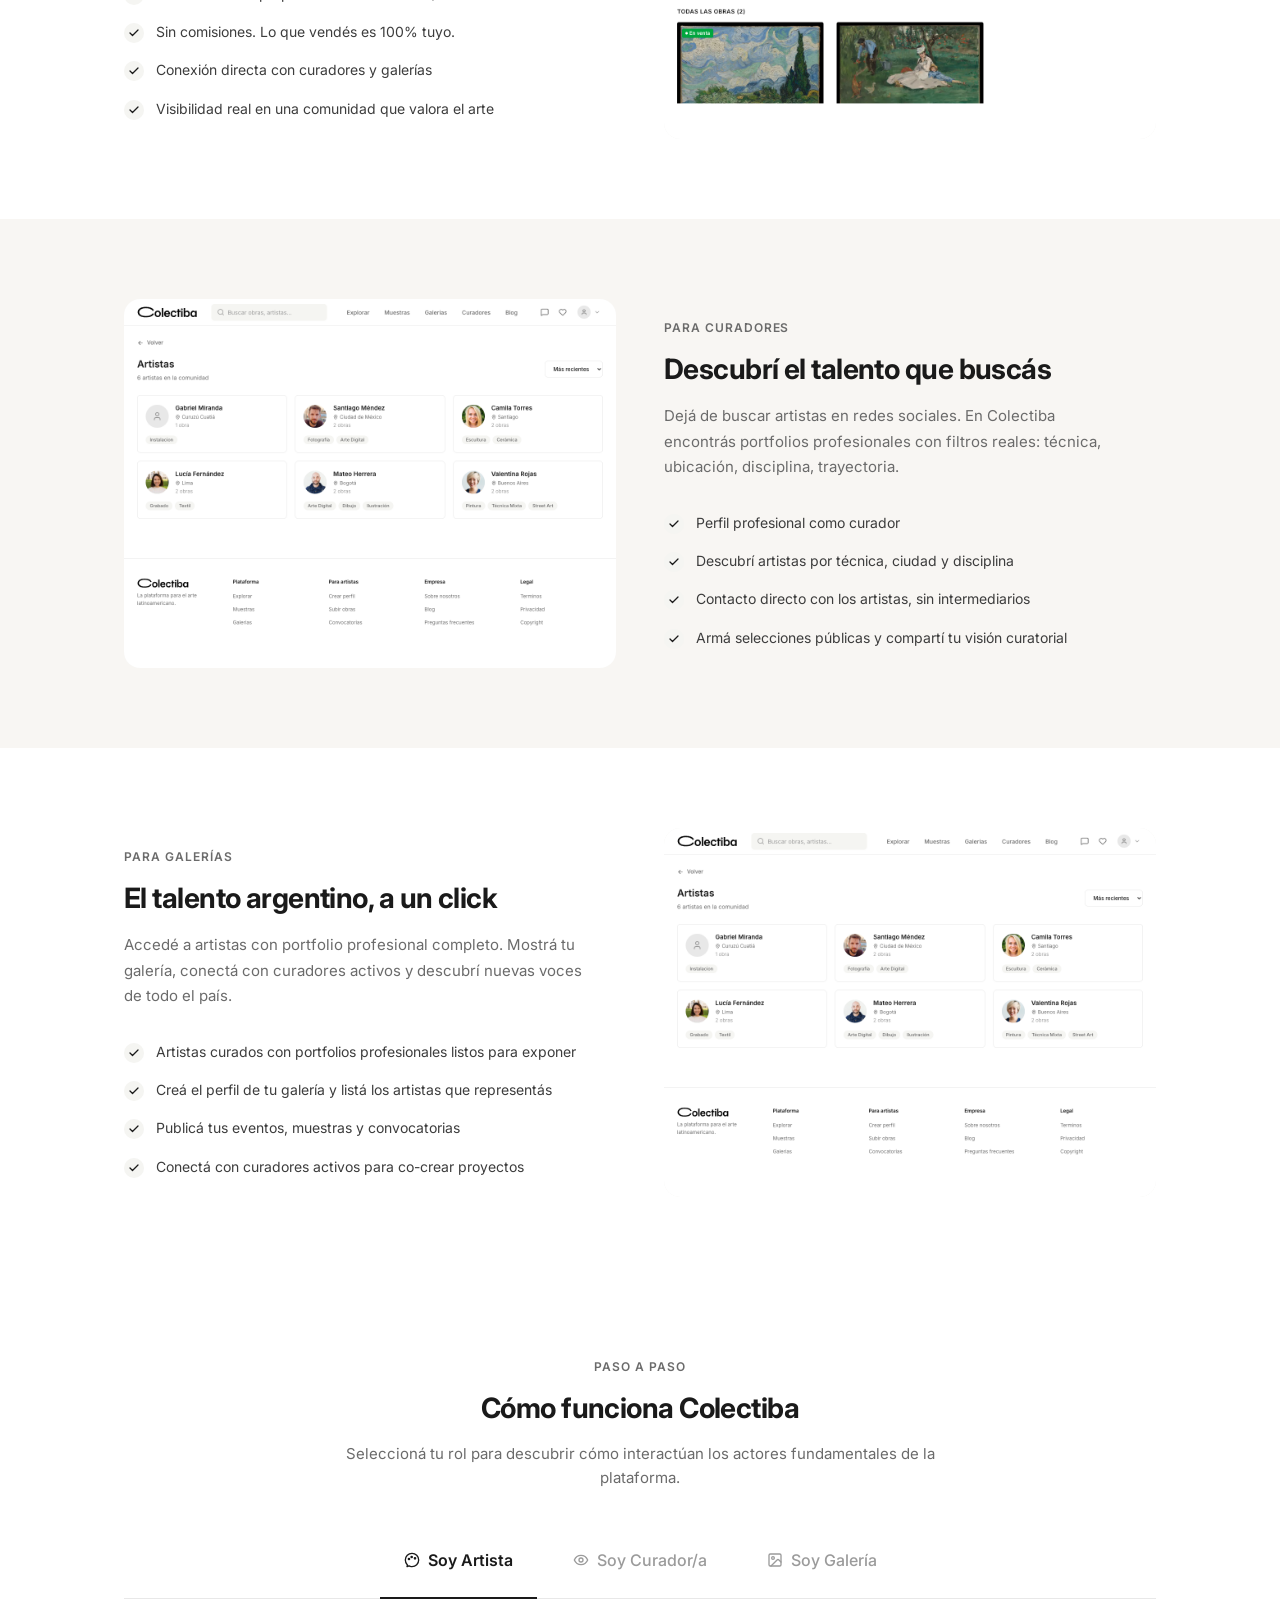
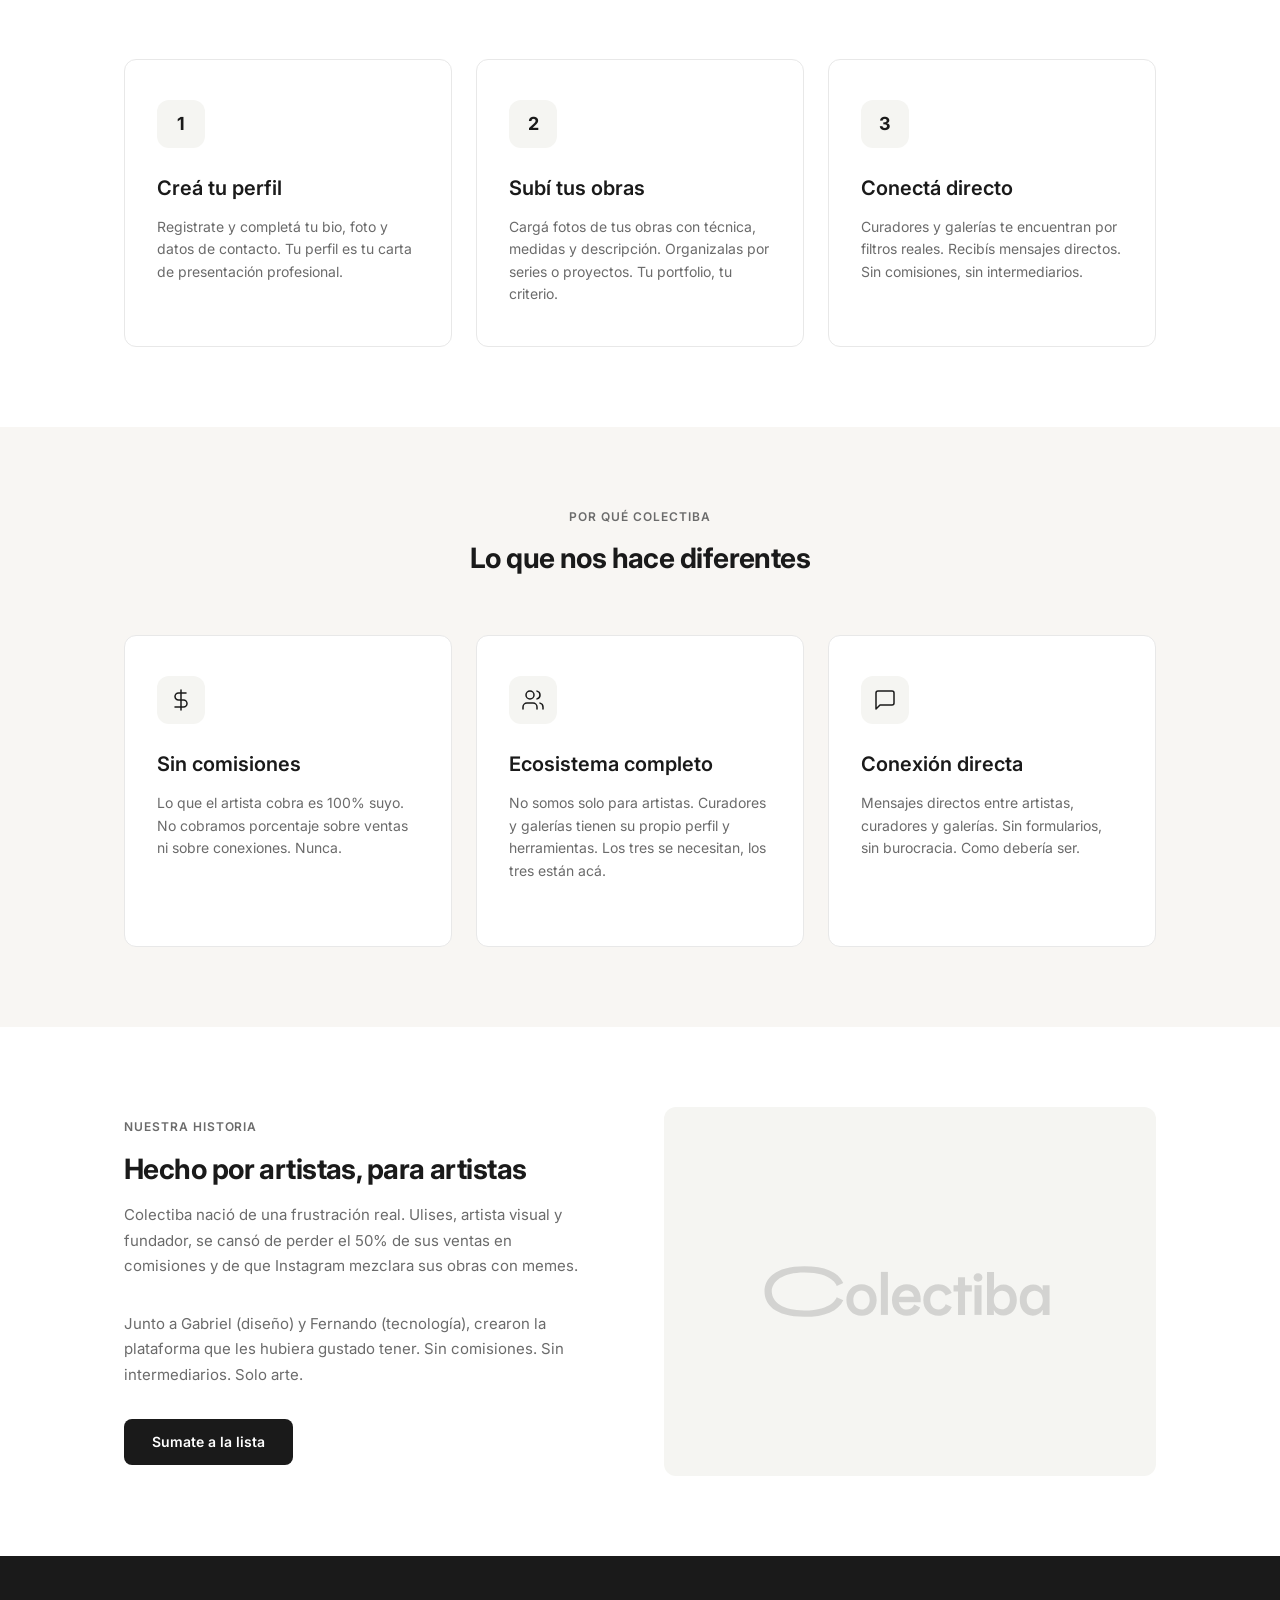
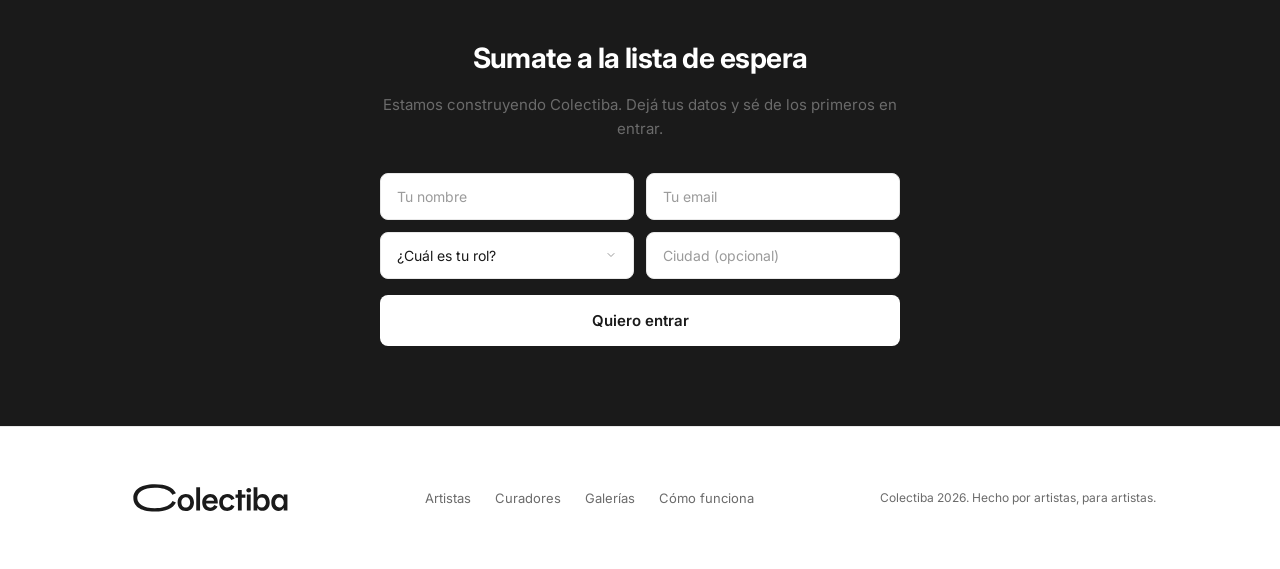
==== commit 08aad6e1: "design: reducir tamaño del logo nav, añadir iconos a pestañas de rol y fondo abstracto de pintura al" ====
--- a/index.html
+++ b/index.html
@@ -197,9 +197,18 @@
 
       <!-- Selector de pestañas -->
       <div class="tabs-nav" role="tablist" aria-label="Cómo funciona por rol">
-        <button class="tab-btn active" role="tab" aria-selected="true" aria-controls="panel-artista" id="tab-artista">Soy Artista</button>
-        <button class="tab-btn" role="tab" aria-selected="false" aria-controls="panel-curador" id="tab-curador">Soy Curador/a</button>
-        <button class="tab-btn" role="tab" aria-selected="false" aria-controls="panel-galeria" id="tab-galeria">Soy Galería</button>
+        <button class="tab-btn active" role="tab" aria-selected="true" aria-controls="panel-artista" id="tab-artista">
+          <svg class="tab-btn__icon" xmlns="http://www.w3.org/2000/svg" width="16" height="16" viewBox="0 0 24 24" fill="none" stroke="currentColor" stroke-width="2" stroke-linecap="round" stroke-linejoin="round"><path d="M12 22c5.523 0 10-4.477 10-10S17.523 2 12 2 2 6.477 2 12c0 2.725 1.09 5.196 2.859 7 .155.156.234.234.29.325.105.172.133.38.078.574-.03.103-.086.194-.2.376C4.545 21.047 4.297 21.759 4.672 21.943c.376.184 1.29-.2 2.329-.942.147-.106.22-.158.305-.186a.8.8 0 0 1 .52.052c.077.044.144.11.277.244C9.256 22.264 10.75 22 12 22z"/><circle cx="7.5" cy="10.5" r="1"/><circle cx="11.5" cy="7.5" r="1"/><circle cx="16.5" cy="9.5" r="1"/></svg>
+          Soy Artista
+        </button>
+        <button class="tab-btn" role="tab" aria-selected="false" aria-controls="panel-curador" id="tab-curador">
+          <svg class="tab-btn__icon" xmlns="http://www.w3.org/2000/svg" width="16" height="16" viewBox="0 0 24 24" fill="none" stroke="currentColor" stroke-width="2" stroke-linecap="round" stroke-linejoin="round"><path d="M2 12s3-7 10-7 10 7 10 7-3 7-10 7-10-7-10-7Z"/><circle cx="12" cy="12" r="3"/></svg>
+          Soy Curador/a
+        </button>
+        <button class="tab-btn" role="tab" aria-selected="false" aria-controls="panel-galeria" id="tab-galeria">
+          <svg class="tab-btn__icon" xmlns="http://www.w3.org/2000/svg" width="16" height="16" viewBox="0 0 24 24" fill="none" stroke="currentColor" stroke-width="2" stroke-linecap="round" stroke-linejoin="round"><rect width="18" height="18" x="3" y="3" rx="2" ry="2"/><circle cx="9" cy="9" r="2"/><path d="m21 15-3.086-3.086a2 2 0 0 0-2.828 0L6 21"/></svg>
+          Soy Galería
+        </button>
       </div>
 
       <!-- Contenedor de paneles -->
--- a/styles.css
+++ b/styles.css
@@ -127,7 +127,7 @@
 }
 
 .nav__logo svg {
-  height: 34px;
+  height: 27px;
   width: auto;
 }
 
@@ -185,8 +185,12 @@
 /* ---- Hero ---- */
 
 .hero {
-  padding: 160px 0 100px;
+  padding: 180px 0 120px;
   text-align: center;
+  background-image: linear-gradient(rgba(255, 255, 255, 0.75), rgba(255, 255, 255, 0.95)), url('hero-bg.png');
+  background-size: cover;
+  background-position: center;
+  background-repeat: no-repeat;
 }
 
 .hero__tag {
@@ -954,6 +958,10 @@
     background: rgba(26, 26, 26, 0.95);
   }
 
+  .hero {
+    background-image: linear-gradient(rgba(26, 26, 26, 0.8), rgba(26, 26, 26, 0.95)), url('hero-bg.png');
+  }
+
   .section--dark {
     background: #111;
     color: #EDEDED;
@@ -1049,6 +1057,9 @@
   cursor: pointer;
   position: relative;
   transition: color 0.2s ease;
+  display: inline-flex;
+  align-items: center;
+  gap: 8px;
 }
 
 .tab-btn:hover {
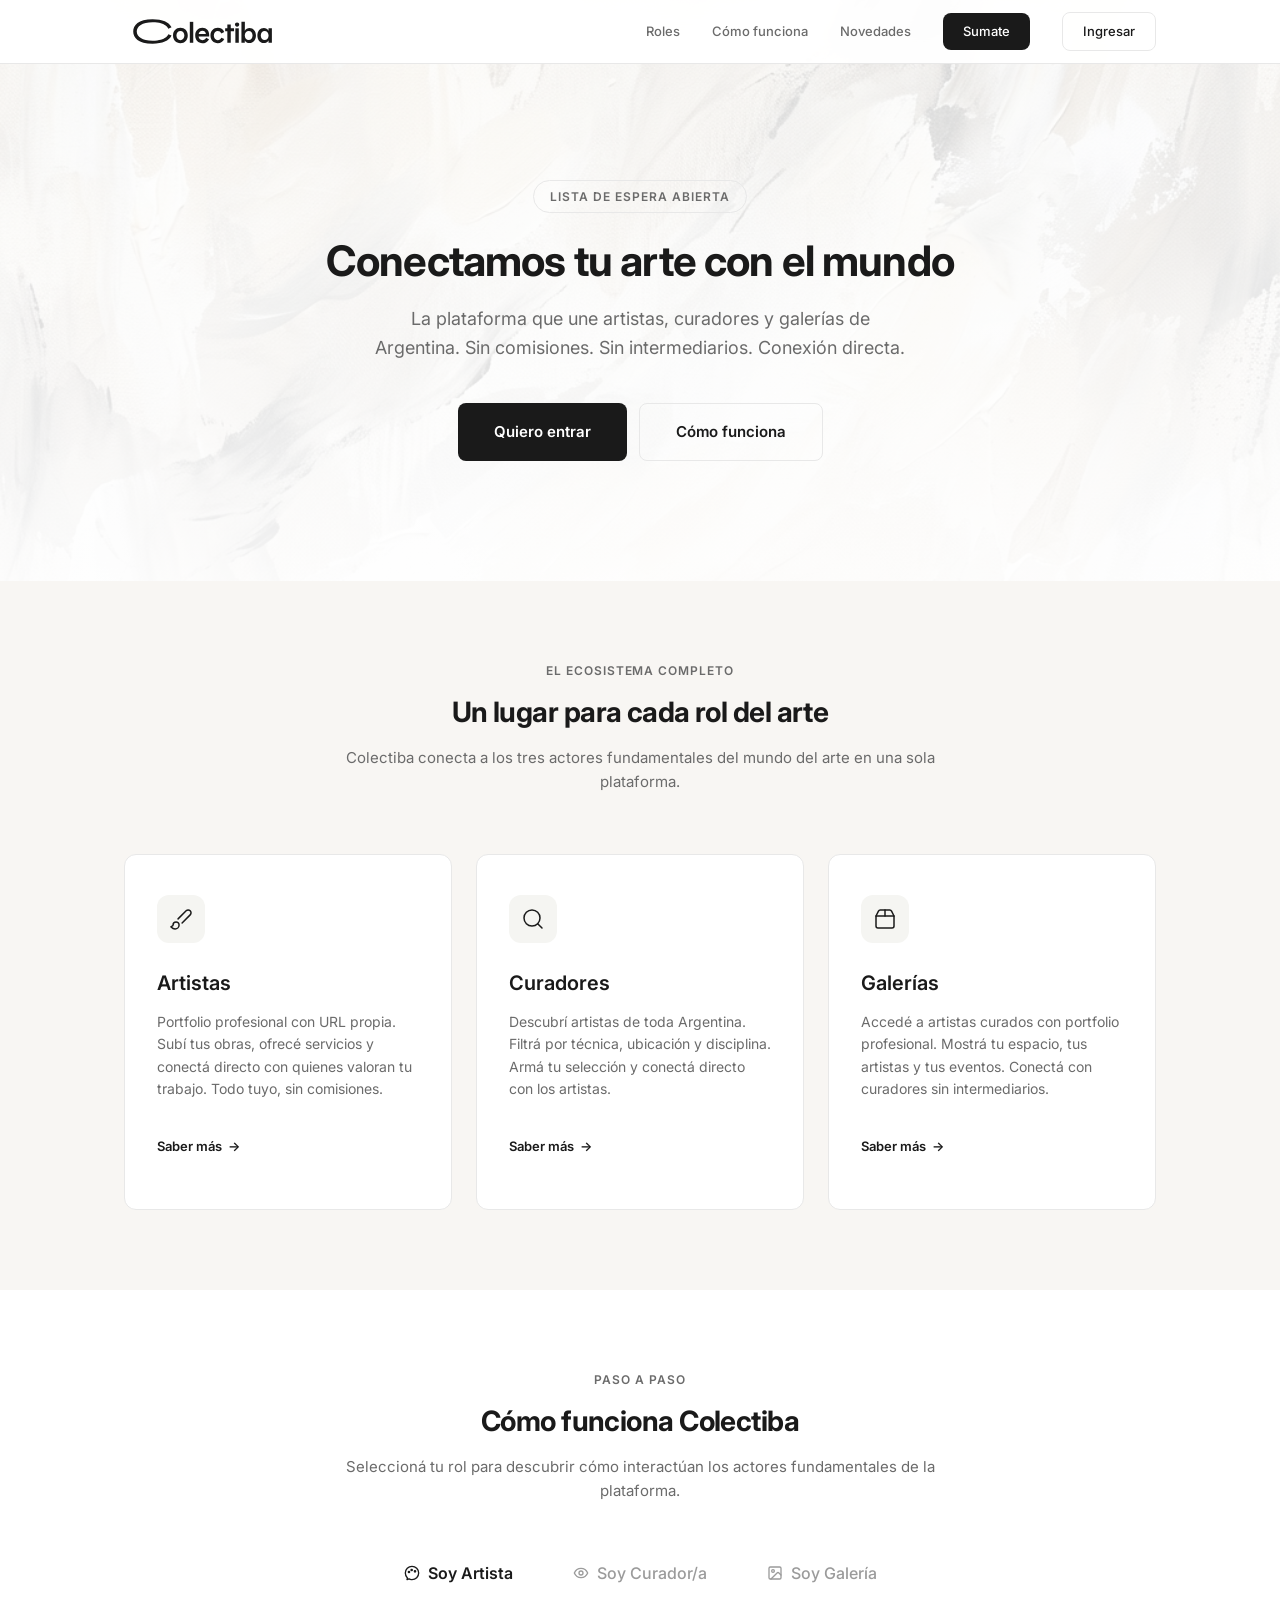
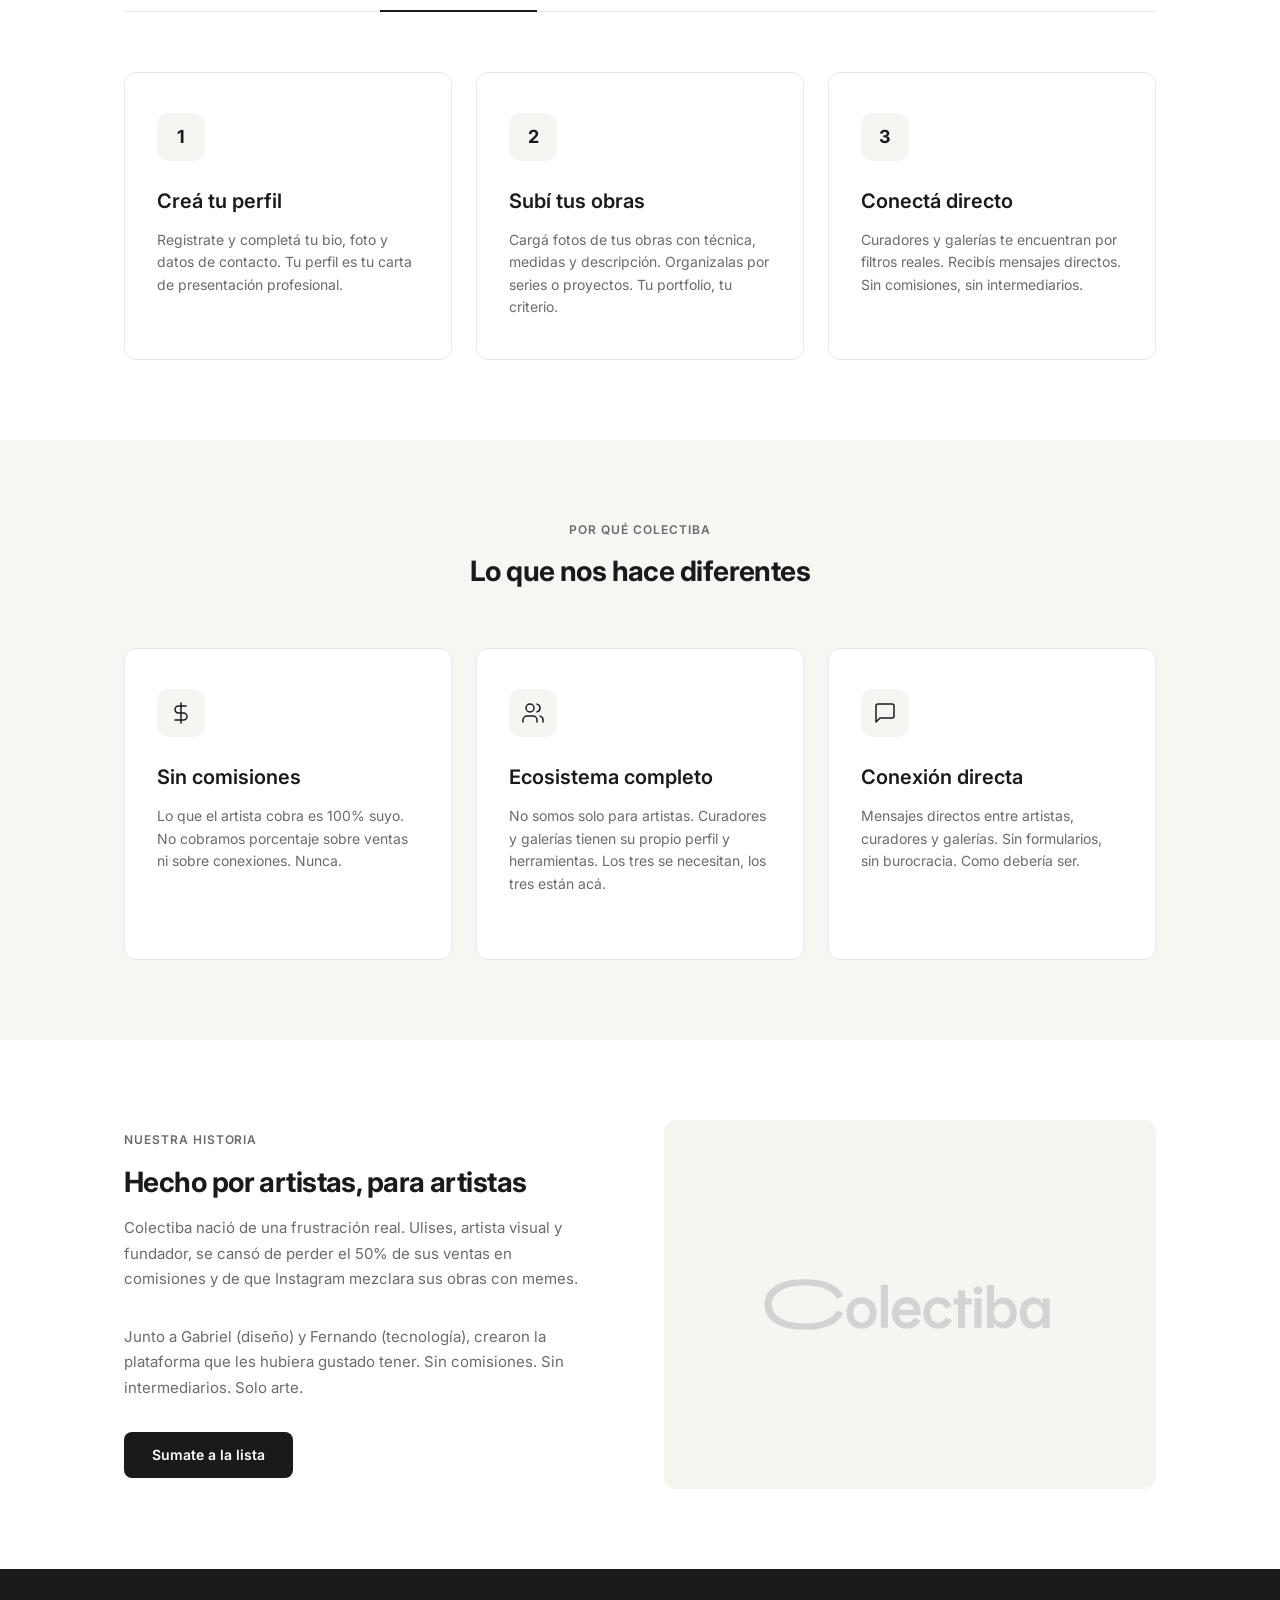
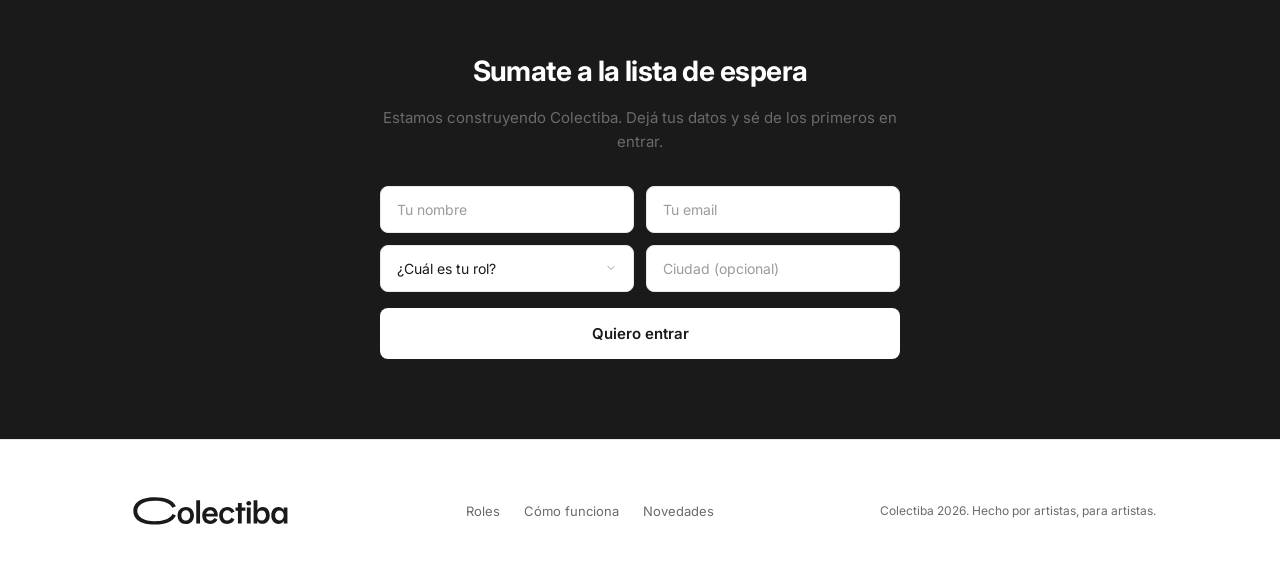
==== commit 8d55f805: "feat: simplificar landing, trasladar detalle de roles a novedades.html y añadir enlace a novedades" ====
--- a/index.html
+++ b/index.html
@@ -52,10 +52,9 @@
         </svg>
       </a>
       <ul class="nav__links">
-        <li><a href="#artistas">Artistas</a></li>
-        <li><a href="#curadores">Curadores</a></li>
-        <li><a href="#galerias">Galerías</a></li>
+        <li><a href="#roles">Roles</a></li>
         <li><a href="#como-funciona">Cómo funciona</a></li>
+        <li><a href="novedades.html">Novedades</a></li>
         <li><a href="#waitlist" class="btn btn--primary btn--small">Sumate</a></li>
         <li><a href="https://app.colectiba.com/login" class="btn btn--secondary btn--small">Ingresar</a></li>
       </ul>
@@ -80,8 +79,7 @@
     </div>
   </section>
 
-  <!-- 3 Perfiles -->
-  <section class="section section--warm">
+    <section class="section section--warm" id="roles">
     <div class="container">
       <div class="section-header">
         <p class="section-header__tag">El ecosistema completo</p>
@@ -96,7 +94,7 @@
           </div>
           <h3 class="profile-card__title">Artistas</h3>
           <p class="profile-card__desc">Portfolio profesional con URL propia. Subí tus obras, ofrecé servicios y conectá directo con quienes valoran tu trabajo. Todo tuyo, sin comisiones.</p>
-          <a href="#artistas" class="profile-card__link">Saber más</a>
+          <a href="novedades.html#artistas" class="profile-card__link">Saber más</a>
         </div>
         <!-- Curadores -->
         <div class="profile-card">
@@ -105,7 +103,7 @@
           </div>
           <h3 class="profile-card__title">Curadores</h3>
           <p class="profile-card__desc">Descubrí artistas de toda Argentina. Filtrá por técnica, ubicación y disciplina. Armá tu selección y conectá directo con los artistas.</p>
-          <a href="#curadores" class="profile-card__link">Saber más</a>
+          <a href="novedades.html#curadores" class="profile-card__link">Saber más</a>
         </div>
         <!-- Galerías -->
         <div class="profile-card">
@@ -114,73 +112,7 @@
           </div>
           <h3 class="profile-card__title">Galerías</h3>
           <p class="profile-card__desc">Accedé a artistas curados con portfolio profesional. Mostrá tu espacio, tus artistas y tus eventos. Conectá con curadores sin intermediarios.</p>
-          <a href="#galerias" class="profile-card__link">Saber más</a>
-        </div>
-      </div>
-    </div>
-  </section>
-
-  <!-- Propuesta de valor: Artistas -->
-  <section class="section" id="artistas">
-    <div class="container">
-      <div class="features">
-        <div class="features__content">
-          <p class="features__tag">Para artistas</p>
-          <h2 class="features__title font-display">Tu arte merece más que un feed</h2>
-          <p class="features__text">Instagram te mezcla con memes. Las galerías se quedan con la mitad. Colectiba te da un espacio profesional donde tu arte es lo único que importa.</p>
-          <ul class="features__list">
-            <li>Portfolio con tu propia URL: colectiba.com/tu-nombre</li>
-            <li>Sin comisiones. Lo que vendés es 100% tuyo.</li>
-            <li>Conexión directa con curadores y galerías</li>
-            <li>Visibilidad real en una comunidad que valora el arte</li>
-          </ul>
-        </div>
-        <div class="features__visual">
-          <img src="screenshot-artista.png" alt="Perfil profesional de artista en Colectiba" loading="lazy">
-        </div>
-      </div>
-    </div>
-  </section>
-
-  <!-- Propuesta de valor: Curadores -->
-  <section class="section section--warm" id="curadores">
-    <div class="container">
-      <div class="features">
-        <div class="features__visual" style="order: -1;">
-          <img src="screenshot-galerias.png" alt="Descubrí todo el talento argentino en Colectiba" loading="lazy">
-        </div>
-        <div class="features__content">
-          <p class="features__tag">Para curadores</p>
-          <h2 class="features__title font-display">Descubrí el talento que buscás</h2>
-          <p class="features__text">Dejá de buscar artistas en redes sociales. En Colectiba encontrás portfolios profesionales con filtros reales: técnica, ubicación, disciplina, trayectoria.</p>
-          <ul class="features__list">
-            <li>Perfil profesional como curador</li>
-            <li>Descubrí artistas por técnica, ciudad y disciplina</li>
-            <li>Contacto directo con los artistas, sin intermediarios</li>
-            <li>Armá selecciones públicas y compartí tu visión curatorial</li>
-          </ul>
-        </div>
-      </div>
-    </div>
-  </section>
-
-  <!-- Propuesta de valor: Galerías -->
-  <section class="section" id="galerias">
-    <div class="container">
-      <div class="features">
-        <div class="features__content">
-          <p class="features__tag">Para galerías</p>
-          <h2 class="features__title font-display">El talento argentino, a un click</h2>
-          <p class="features__text">Accedé a artistas con portfolio profesional completo. Mostrá tu galería, conectá con curadores activos y descubrí nuevas voces de todo el país.</p>
-          <ul class="features__list">
-            <li>Artistas curados con portfolios profesionales listos para exponer</li>
-            <li>Creá el perfil de tu galería y listá los artistas que representás</li>
-            <li>Publicá tus eventos, muestras y convocatorias</li>
-            <li>Conectá con curadores activos para co-crear proyectos</li>
-          </ul>
-        </div>
-        <div class="features__visual">
-          <img src="screenshot-galerias.png" alt="Descubrí todo el talento de galerías en Colectiba" loading="lazy">
+          <a href="novedades.html#galerias" class="profile-card__link">Saber más</a>
         </div>
       </div>
     </div>
@@ -393,10 +325,9 @@
         </svg>
       </a>
       <ul class="footer__links">
-        <li><a href="#artistas">Artistas</a></li>
-        <li><a href="#curadores">Curadores</a></li>
-        <li><a href="#galerias">Galerías</a></li>
+        <li><a href="#roles">Roles</a></li>
         <li><a href="#como-funciona">Cómo funciona</a></li>
+        <li><a href="novedades.html">Novedades</a></li>
       </ul>
       <span class="footer__copy">Colectiba 2026. Hecho por artistas, para artistas.</span>
     </div>
--- a/styles.css
+++ b/styles.css
@@ -1108,3 +1108,96 @@
 .features__visual--founder:hover {
   transform: scale(1.01);
 }
+
+/* ---- Blog / Novedades ---- */
+
+.blog-feed {
+  display: flex;
+  flex-direction: column;
+  gap: 60px;
+}
+
+.blog-post {
+  background: var(--white);
+  border: 1px solid var(--grey-200);
+  border-radius: 16px;
+  padding: 48px;
+  text-align: left;
+  transition: border-color 0.2s;
+  scroll-margin-top: 100px;
+}
+
+.blog-post:hover {
+  border-color: var(--grey-300);
+}
+
+.blog-post__header {
+  display: flex;
+  align-items: center;
+  gap: 12px;
+  margin-bottom: 20px;
+}
+
+.blog-post__tag {
+  font-size: 11px;
+  font-weight: 600;
+  text-transform: uppercase;
+  letter-spacing: 0.05em;
+  background: var(--grey-100);
+  color: var(--grey-700);
+  padding: 4px 10px;
+  border-radius: 4px;
+}
+
+.blog-post__date {
+  font-size: 13px;
+  color: var(--grey-500);
+}
+
+.blog-post__title {
+  font-size: 28px;
+  line-height: 1.25;
+  margin-bottom: 16px;
+}
+
+.blog-post__lead {
+  font-size: 16px;
+  color: var(--grey-700);
+  line-height: 1.6;
+  margin-bottom: 24px;
+}
+
+.blog-post__content {
+  font-size: 15px;
+  color: var(--grey-900);
+  line-height: 1.7;
+}
+
+.blog-post__content p {
+  margin-bottom: 16px;
+}
+
+.blog-post__content h3 {
+  font-size: 18px;
+  font-weight: 600;
+  margin: 32px 0 16px;
+}
+
+.blog-post__content ul {
+  padding-left: 20px;
+  margin-bottom: 24px;
+}
+
+.blog-post__content li {
+  margin-bottom: 12px;
+  line-height: 1.6;
+}
+
+@media (max-width: 768px) {
+  .blog-post {
+    padding: 32px 24px;
+  }
+  .blog-post__title {
+    font-size: 22px;
+  }
+}
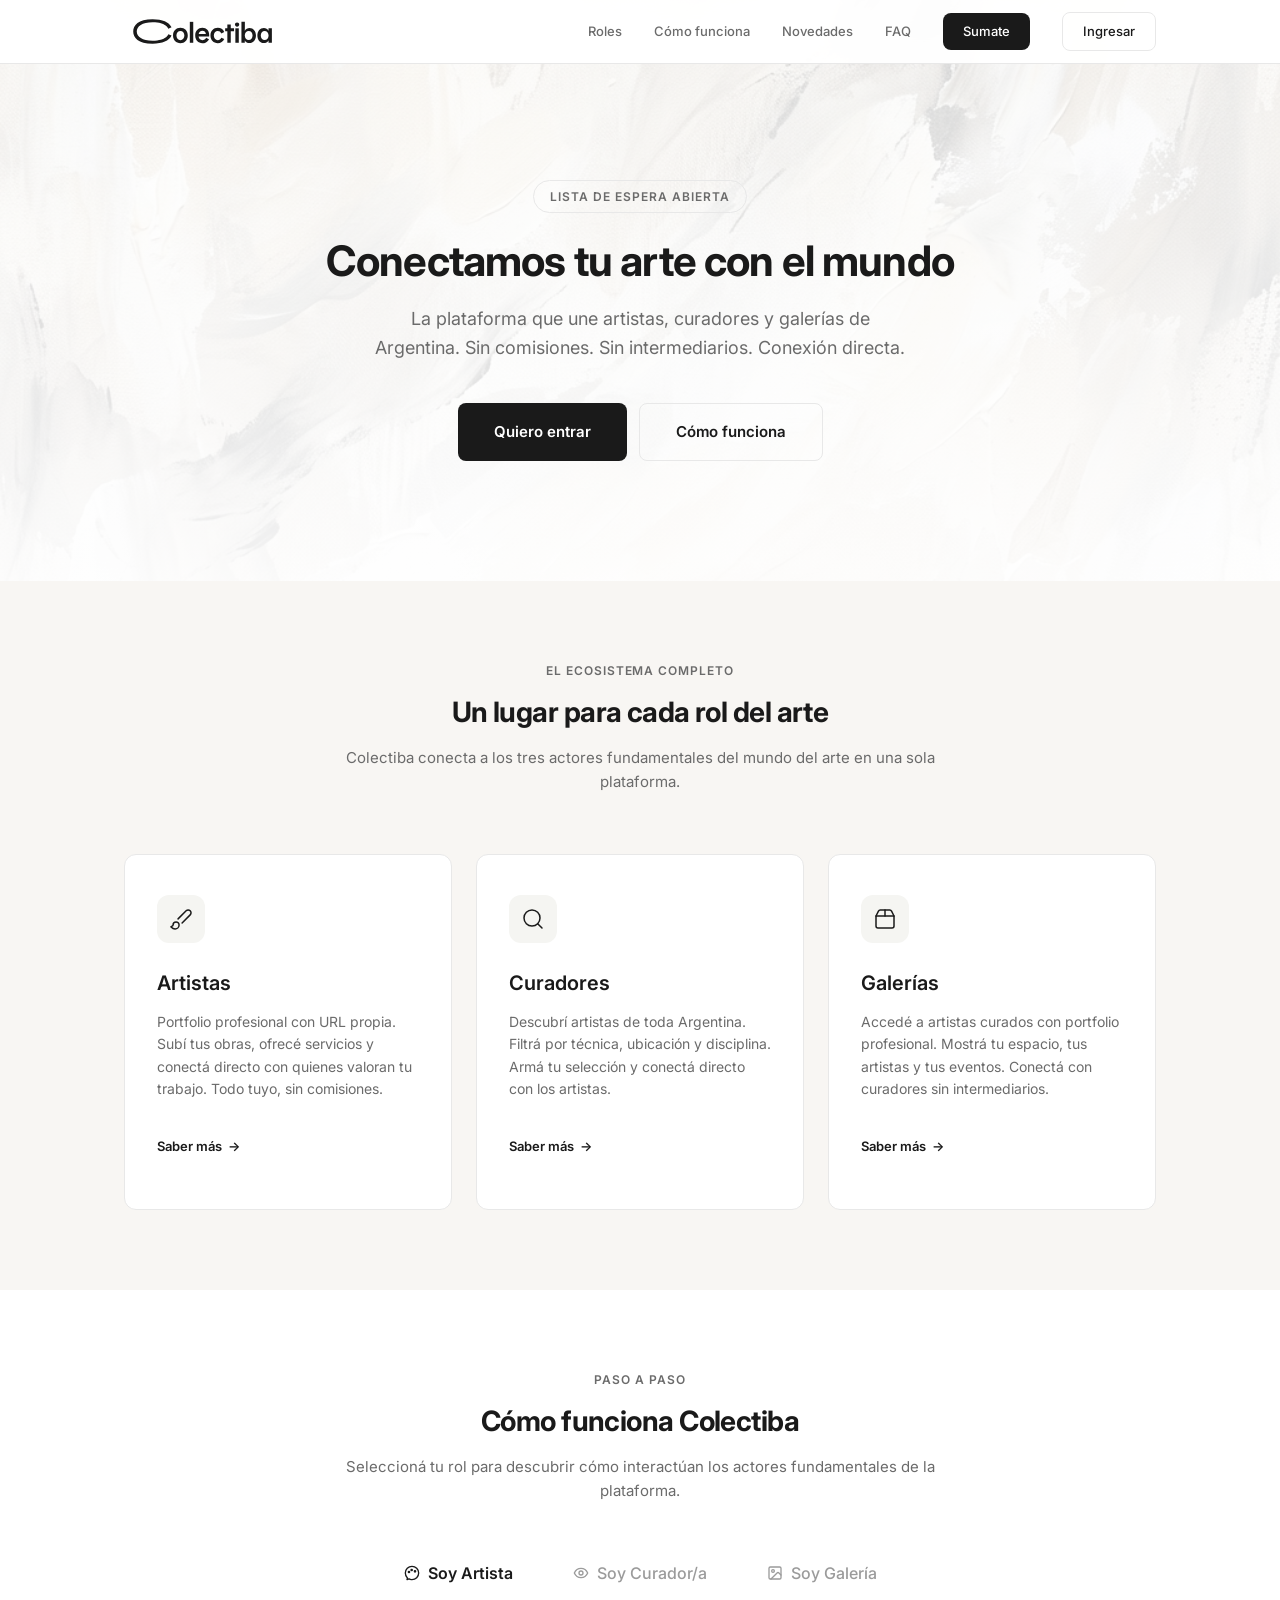
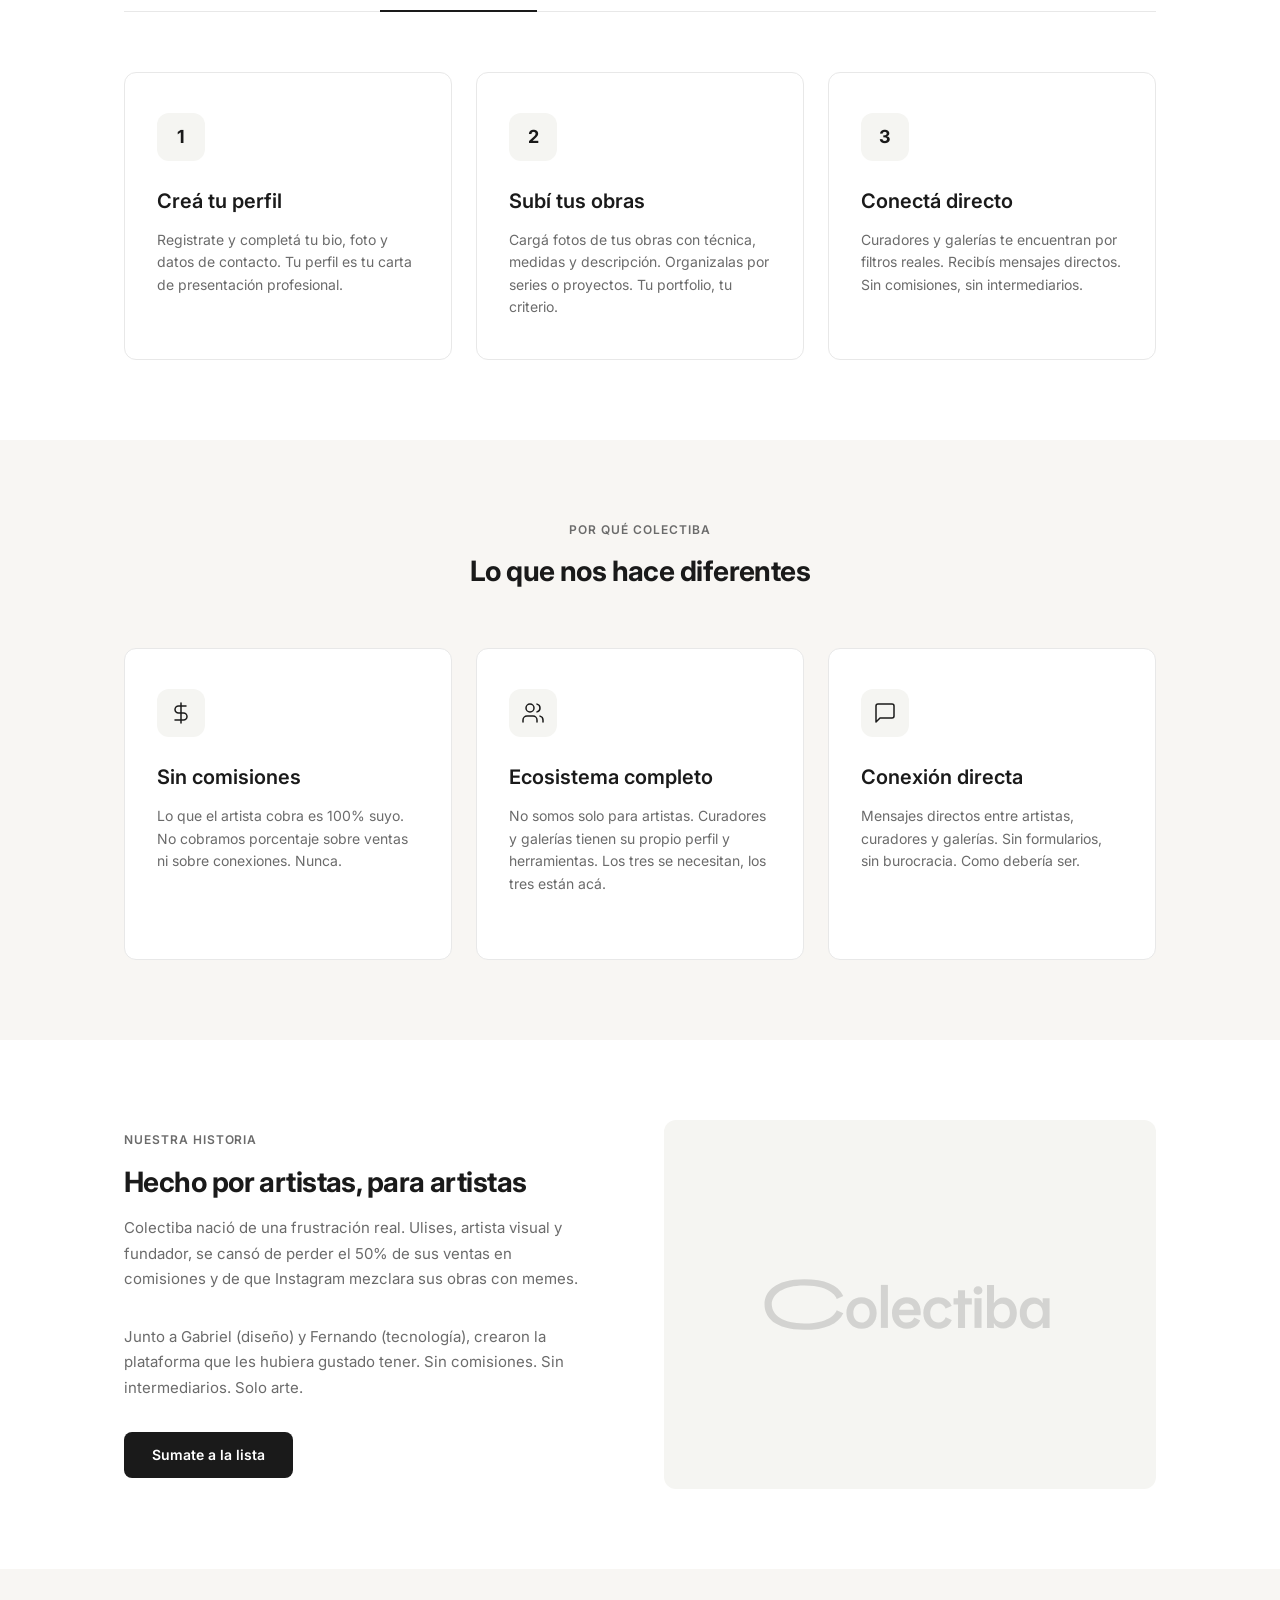
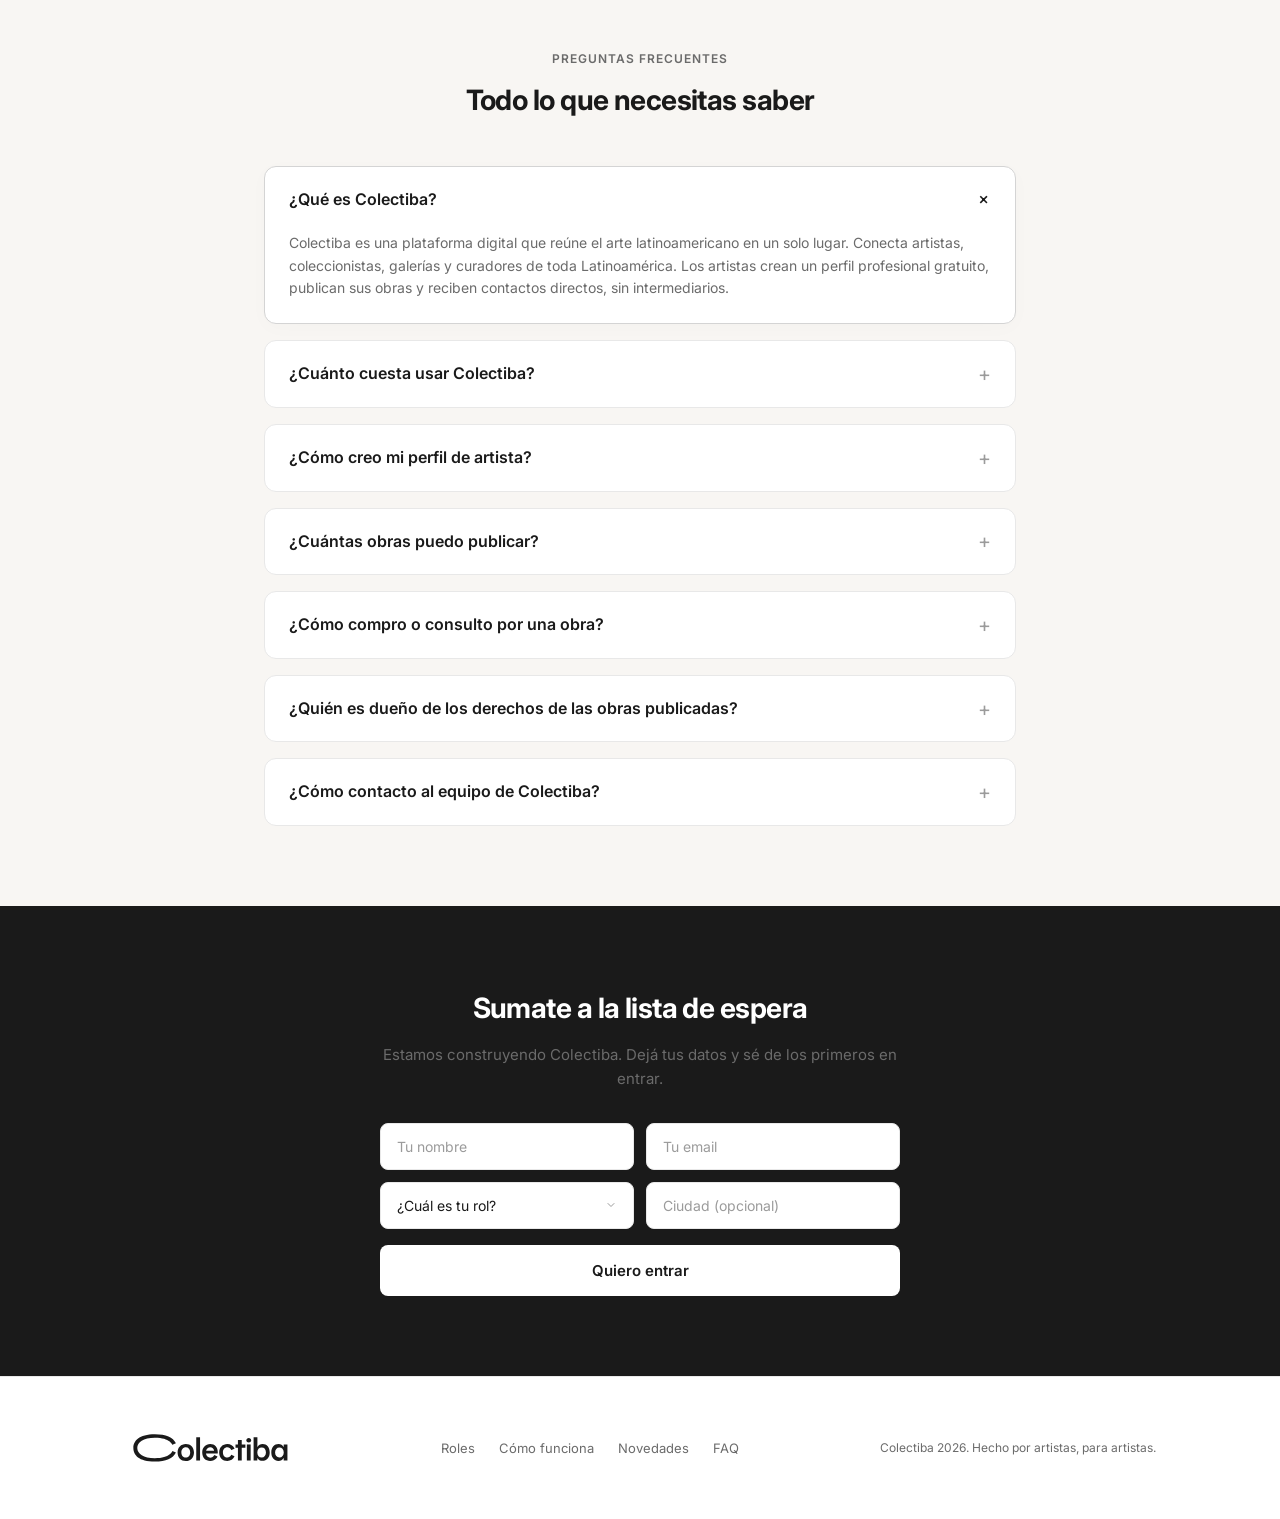
==== commit 2c8be85e: "feat: añadir sección de Preguntas Frecuentes (FAQ) con datos estructurados JSON-LD e integrar enlace" ====
--- a/index.html
+++ b/index.html
@@ -30,6 +30,70 @@
     "description": "Plataforma y movimiento que conecta artistas, curadores y galerías de Argentina."
   }
   </script>
+  <script type="application/ld+json">
+  {
+    "@context": "https://schema.org",
+    "@type": "FAQPage",
+    "mainEntity": [
+      {
+        "@type": "Question",
+        "name": "¿Qué es Colectiba?",
+        "acceptedAnswer": {
+          "@type": "Answer",
+          "text": "Colectiba es una plataforma digital que reúne el arte latinoamericano en un solo lugar. Conecta artistas, coleccionistas, galerías y curadores de toda Latinoamérica. Los artistas crean un perfil profesional gratuito, publican sus obras y reciben contactos directos, sin intermediarios."
+        }
+      },
+      {
+        "@type": "Question",
+        "name": "¿Cuánto cuesta usar Colectiba?",
+        "acceptedAnswer": {
+          "@type": "Answer",
+          "text": "Crear tu perfil de artista y publicar obras es gratis. Colectiba no cobra comisiones por las ventas: el contacto entre artista y comprador es directo, y lo que cobrás por tu obra es tuyo."
+        }
+      },
+      {
+        "@type": "Question",
+        "name": "¿Cómo creo mi perfil de artista?",
+        "acceptedAnswer": {
+          "@type": "Answer",
+          "text": "Registrate en app.colectiba.com/registro con tu nombre, un nombre de usuario para tu URL personalizada (colectiba.com/artista/tu-nombre), tu email y una contraseña. Después podés completar tu perfil con foto, biografía, ubicación y redes sociales."
+        }
+      },
+      {
+        "@type": "Question",
+        "name": "¿Cuántas obras puedo publicar?",
+        "acceptedAnswer": {
+          "@type": "Answer",
+          "text": "El plan gratuito permite tener hasta 5 obras publicadas a la vez. Podés archivar una obra para publicar otra nueva cuando quieras."
+        }
+      },
+      {
+        "@type": "Question",
+        "name": "¿Cómo compro o consulto por una obra?",
+        "acceptedAnswer": {
+          "@type": "Answer",
+          "text": "Cada obra tiene un botón 'Contactar artista' que abre un mensaje directo con el autor. El precio publicado es referencial: los detalles de la venta, el pago y el envío se acuerdan directamente entre comprador y artista."
+        }
+      },
+      {
+        "@type": "Question",
+        "name": "¿Quién es dueño de los derechos de las obras publicadas?",
+        "acceptedAnswer": {
+          "@type": "Answer",
+          "text": "Siempre el artista. Publicar en Colectiba no transfiere ningún derecho de propiedad intelectual: las imágenes se muestran con protecciones básicas contra descarga y la reproducción sin autorización está prohibida."
+        }
+      },
+      {
+        "@type": "Question",
+        "name": "¿Cómo contacto al equipo de Colectiba?",
+        "acceptedAnswer": {
+          "@type": "Answer",
+          "text": "Escribinos a hola@colectiba.com o usá el formulario de la página de contacto. Para soporte técnico: soporte@colectiba.com."
+        }
+      }
+    ]
+  }
+  </script>
 </head>
 <body>
   <a href="#contenido" class="skip-link">Saltar al contenido</a>
@@ -55,6 +119,7 @@
         <li><a href="#roles">Roles</a></li>
         <li><a href="#como-funciona">Cómo funciona</a></li>
         <li><a href="novedades.html">Novedades</a></li>
+        <li><a href="#faq">FAQ</a></li>
         <li><a href="#waitlist" class="btn btn--primary btn--small">Sumate</a></li>
         <li><a href="https://app.colectiba.com/login" class="btn btn--secondary btn--small">Ingresar</a></li>
       </ul>
@@ -269,6 +334,60 @@
             <path d="M153.09,213.82l13.02,5.78c-10.63,22.17-36.59,33.05-77.25,33.05-58.82,0-78.97-24.82-78.87-50.02-.23-24.96,20.36-50.02,78.87-50.02,40.66,0,66.62,10.88,77.25,33.05l-13.02,5.78s-7.69-26.36-64.3-26.36c-42.18,0-64.44,17.1-64.44,37.65.73,21.71,22.26,37.47,64.44,37.47,56.6,0,64.3-26.36,64.3-26.36Z"/>
           </svg>
         </div>
+      </div>
+    </div>
+  </section>
+
+  <!-- FAQ Section -->
+  <section class="section section--warm" id="faq">
+    <div class="container" style="max-width: 800px;">
+      <div class="section-header">
+        <p class="section-header__tag">Preguntas frecuentes</p>
+        <h2 class="section-header__title font-display">Todo lo que necesitas saber</h2>
+      </div>
+      <div class="faq-list">
+        <details class="faq-item" open>
+          <summary class="faq-item__question">¿Qué es Colectiba?</summary>
+          <div class="faq-item__answer">
+            <p>Colectiba es una plataforma digital que reúne el arte latinoamericano en un solo lugar. Conecta artistas, coleccionistas, galerías y curadores de toda Latinoamérica. Los artistas crean un perfil profesional gratuito, publican sus obras y reciben contactos directos, sin intermediarios.</p>
+          </div>
+        </details>
+        <details class="faq-item">
+          <summary class="faq-item__question">¿Cuánto cuesta usar Colectiba?</summary>
+          <div class="faq-item__answer">
+            <p>Crear tu perfil de artista y publicar obras es gratis. Colectiba no cobra comisiones por las ventas: el contacto entre artista y comprador es directo, y lo que cobrás por tu obra es tuyo.</p>
+          </div>
+        </details>
+        <details class="faq-item">
+          <summary class="faq-item__question">¿Cómo creo mi perfil de artista?</summary>
+          <div class="faq-item__answer">
+            <p>Registrate en <a href="https://app.colectiba.com/registro" target="_blank" rel="noopener noreferrer">app.colectiba.com/registro</a> con tu nombre, un nombre de usuario para tu URL personalizada (colectiba.com/artista/tu-nombre), tu email y una contraseña. Después podés completar tu perfil con foto, biografía, ubicación y redes sociales.</p>
+          </div>
+        </details>
+        <details class="faq-item">
+          <summary class="faq-item__question">¿Cuántas obras puedo publicar?</summary>
+          <div class="faq-item__answer">
+            <p>El plan gratuito permite tener hasta 5 obras publicadas a la vez. Podés archivar una obra para publicar otra nueva cuando quieras.</p>
+          </div>
+        </details>
+        <details class="faq-item">
+          <summary class="faq-item__question">¿Cómo compro o consulto por una obra?</summary>
+          <div class="faq-item__answer">
+            <p>Cada obra tiene un botón 'Contactar artista' que abre un mensaje directo con el autor. El precio publicado es referencial: los detalles de la venta, el pago y el envío se acuerdan directamente entre comprador y artista.</p>
+          </div>
+        </details>
+        <details class="faq-item">
+          <summary class="faq-item__question">¿Quién es dueño de los derechos de las obras publicadas?</summary>
+          <div class="faq-item__answer">
+            <p>Siempre el artista. Publicar en Colectiba no transfiere ningún derecho de propiedad intelectual: las imágenes se muestran con protecciones básicas contra descarga y la reproducción sin autorización está prohibida.</p>
+          </div>
+        </details>
+        <details class="faq-item">
+          <summary class="faq-item__question">¿Cómo contacto al equipo de Colectiba?</summary>
+          <div class="faq-item__answer">
+            <p>Escribinos a <a href="mailto:hola@colectiba.com">hola@colectiba.com</a> o usá el formulario de la página de contacto. Para soporte técnico: <a href="mailto:soporte@colectiba.com">soporte@colectiba.com</a>.</p>
+          </div>
+        </details>
       </div>
     </div>
   </section>
@@ -328,6 +447,7 @@
         <li><a href="#roles">Roles</a></li>
         <li><a href="#como-funciona">Cómo funciona</a></li>
         <li><a href="novedades.html">Novedades</a></li>
+        <li><a href="#faq">FAQ</a></li>
       </ul>
       <span class="footer__copy">Colectiba 2026. Hecho por artistas, para artistas.</span>
     </div>
--- a/styles.css
+++ b/styles.css
@@ -1201,3 +1201,73 @@
     font-size: 22px;
   }
 }
+
+/* ---- FAQ / Preguntas frecuentes ---- */
+
+.faq-list {
+  display: flex;
+  flex-direction: column;
+  gap: 16px;
+  margin-top: 40px;
+}
+
+.faq-item {
+  background: var(--white);
+  border: 1px solid var(--grey-200);
+  border-radius: 12px;
+  transition: border-color 0.2s, box-shadow 0.2s;
+  text-align: left;
+}
+
+.faq-item[open] {
+  border-color: var(--grey-300);
+  box-shadow: 0 4px 20px rgba(0, 0, 0, 0.02);
+}
+
+.faq-item__question {
+  padding: 20px 24px;
+  font-size: 16px;
+  font-weight: 600;
+  color: var(--black);
+  cursor: pointer;
+  display: flex;
+  justify-content: space-between;
+  align-items: center;
+  user-select: none;
+  list-style: none;
+}
+
+.faq-item__question::-webkit-details-marker {
+  display: none;
+}
+
+.faq-item__question::after {
+  content: '+';
+  font-size: 20px;
+  font-weight: 400;
+  color: var(--grey-500);
+  transition: transform 0.2s ease;
+  line-height: 1;
+}
+
+.faq-item[open] .faq-item__question::after {
+  transform: rotate(45deg);
+  color: var(--black);
+}
+
+.faq-item__answer {
+  padding: 0 24px 24px;
+  font-size: 14px;
+  color: var(--grey-700);
+  line-height: 1.6;
+}
+
+.faq-item__answer a {
+  color: var(--black);
+  text-decoration: underline;
+  font-weight: 500;
+}
+
+.faq-item__answer p {
+  margin: 0;
+}
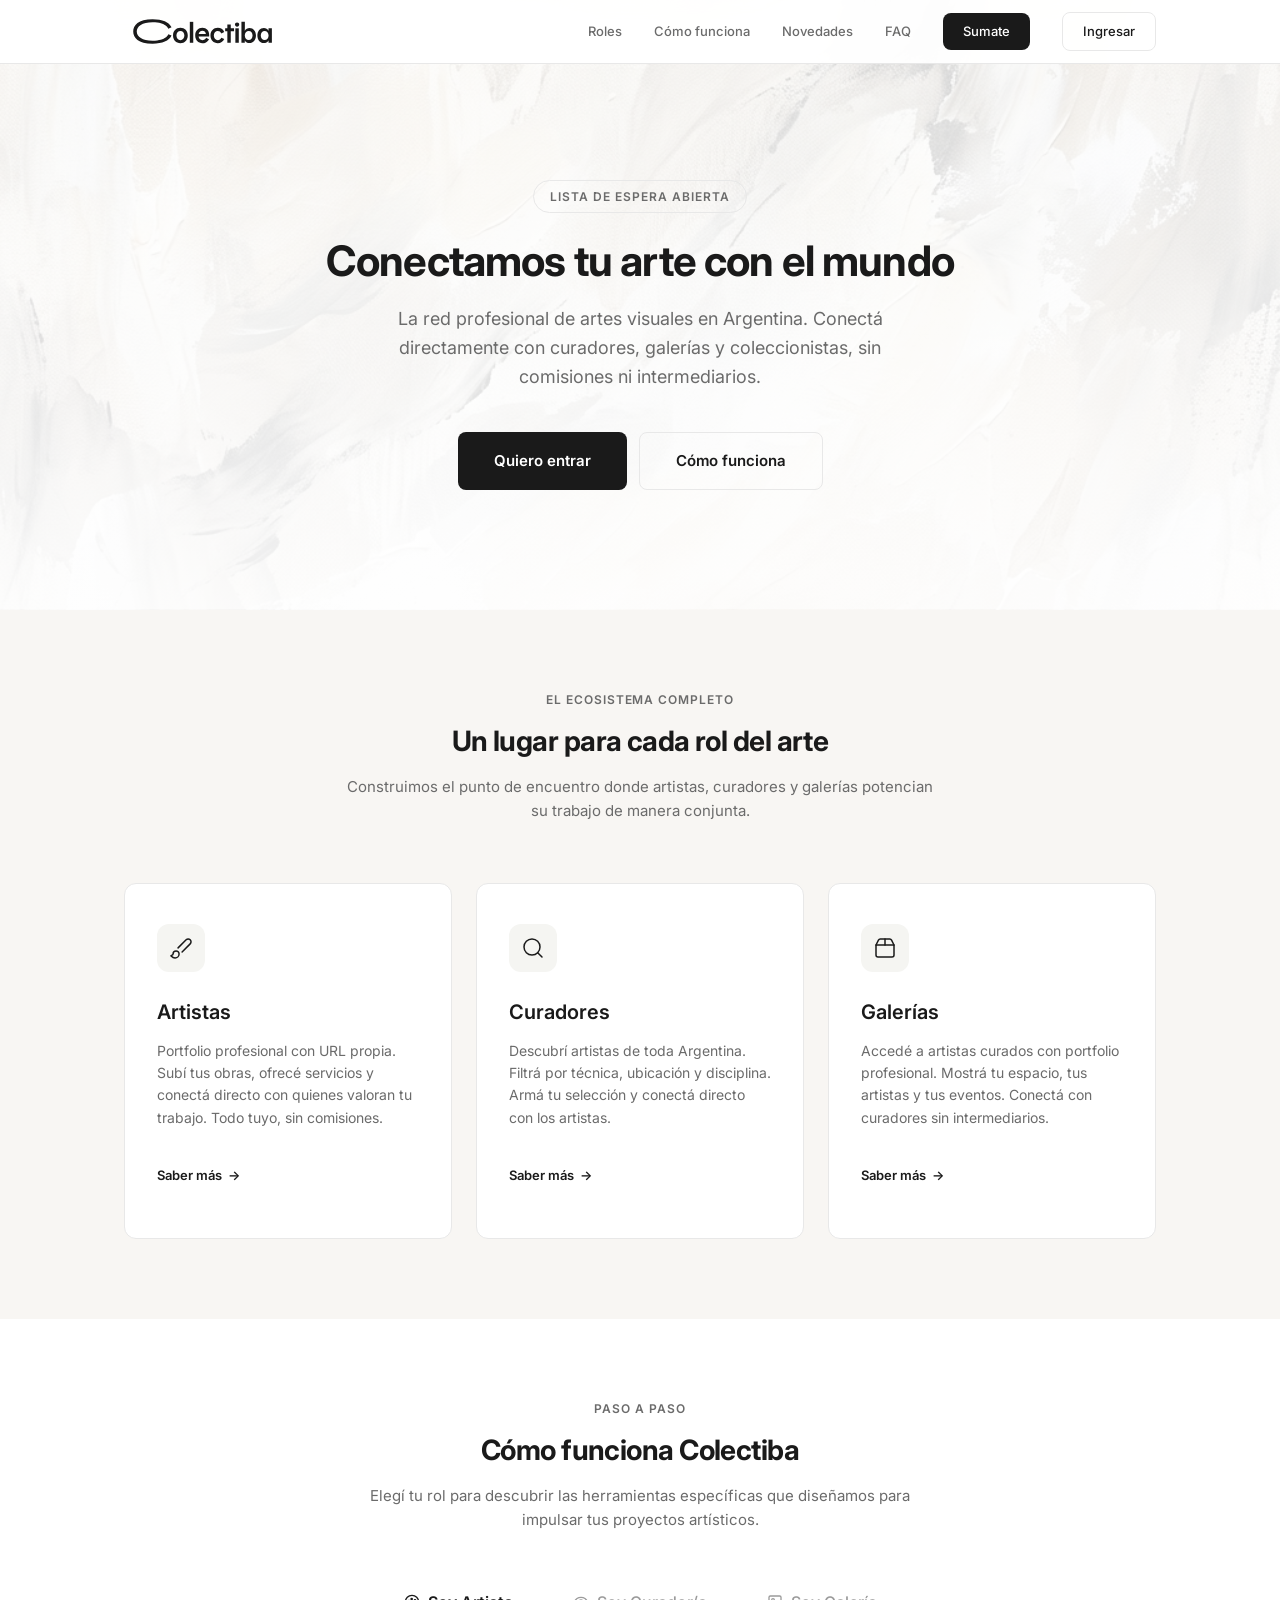
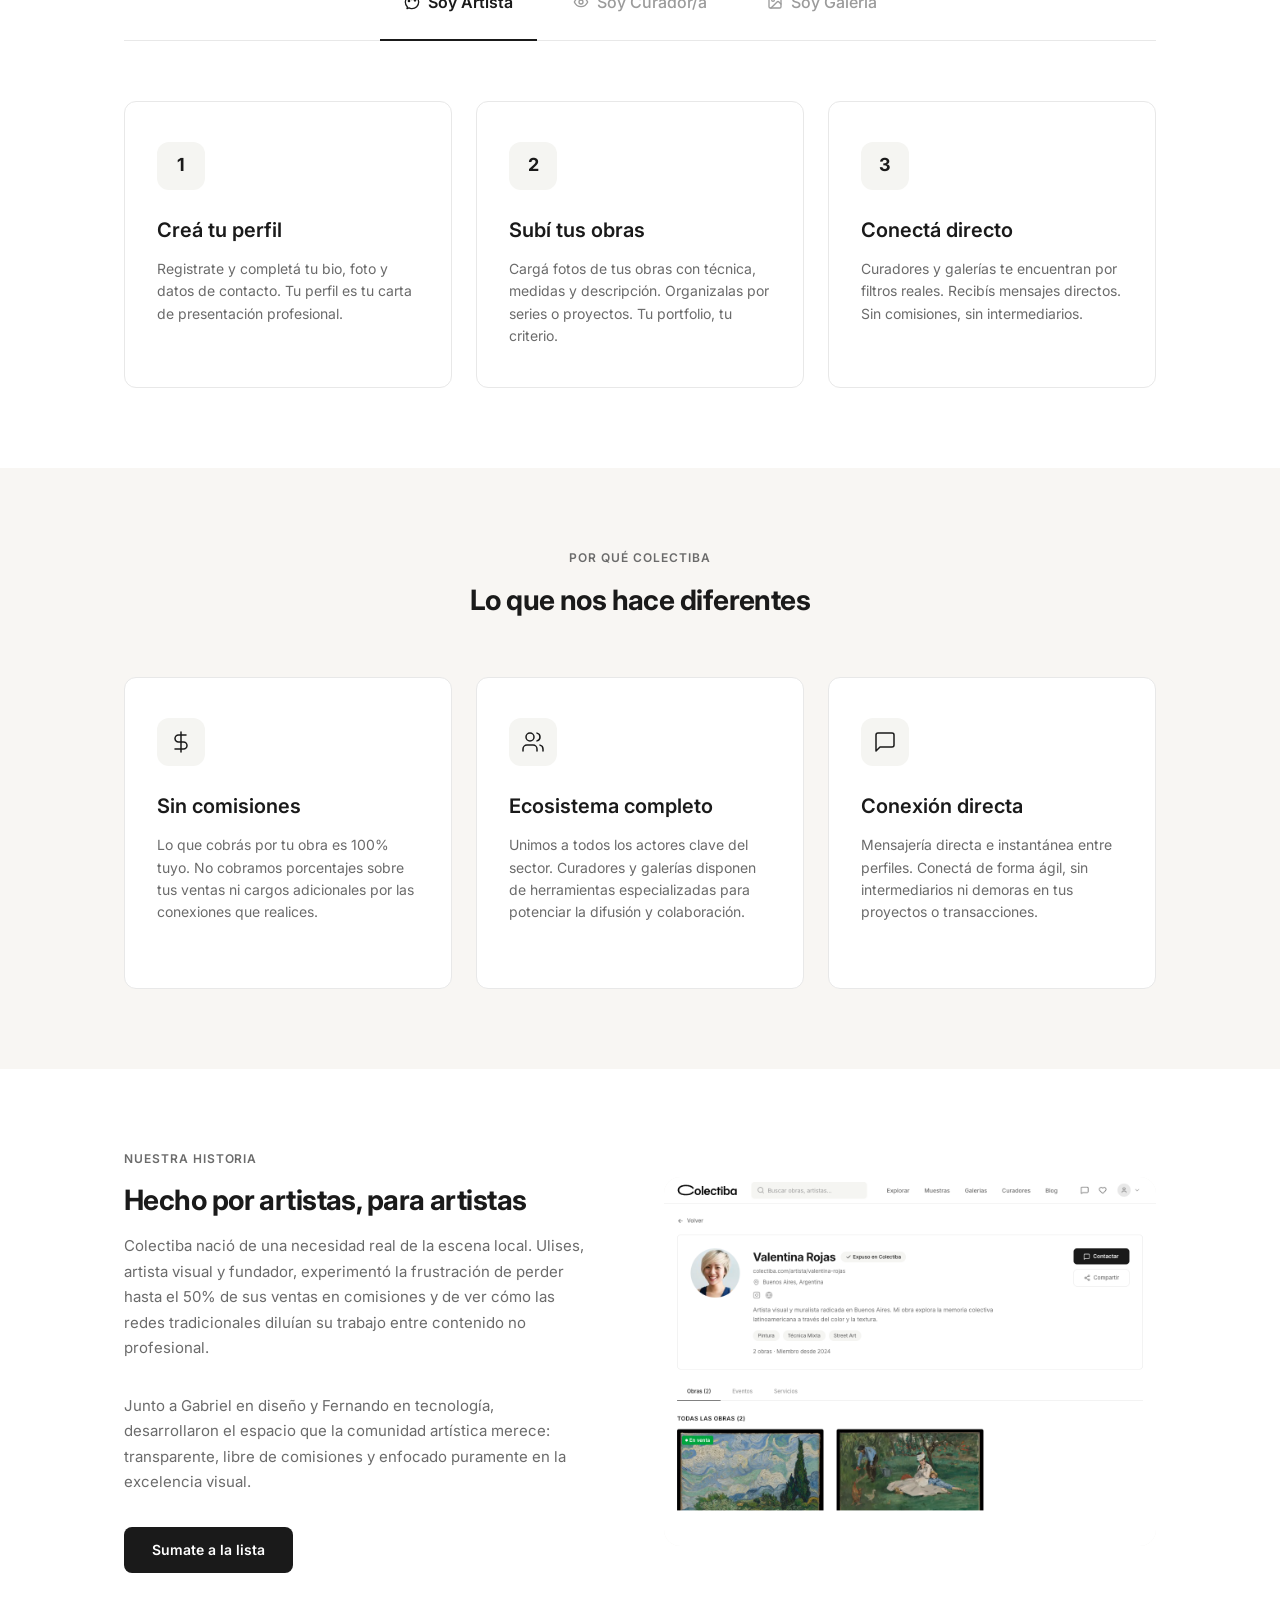
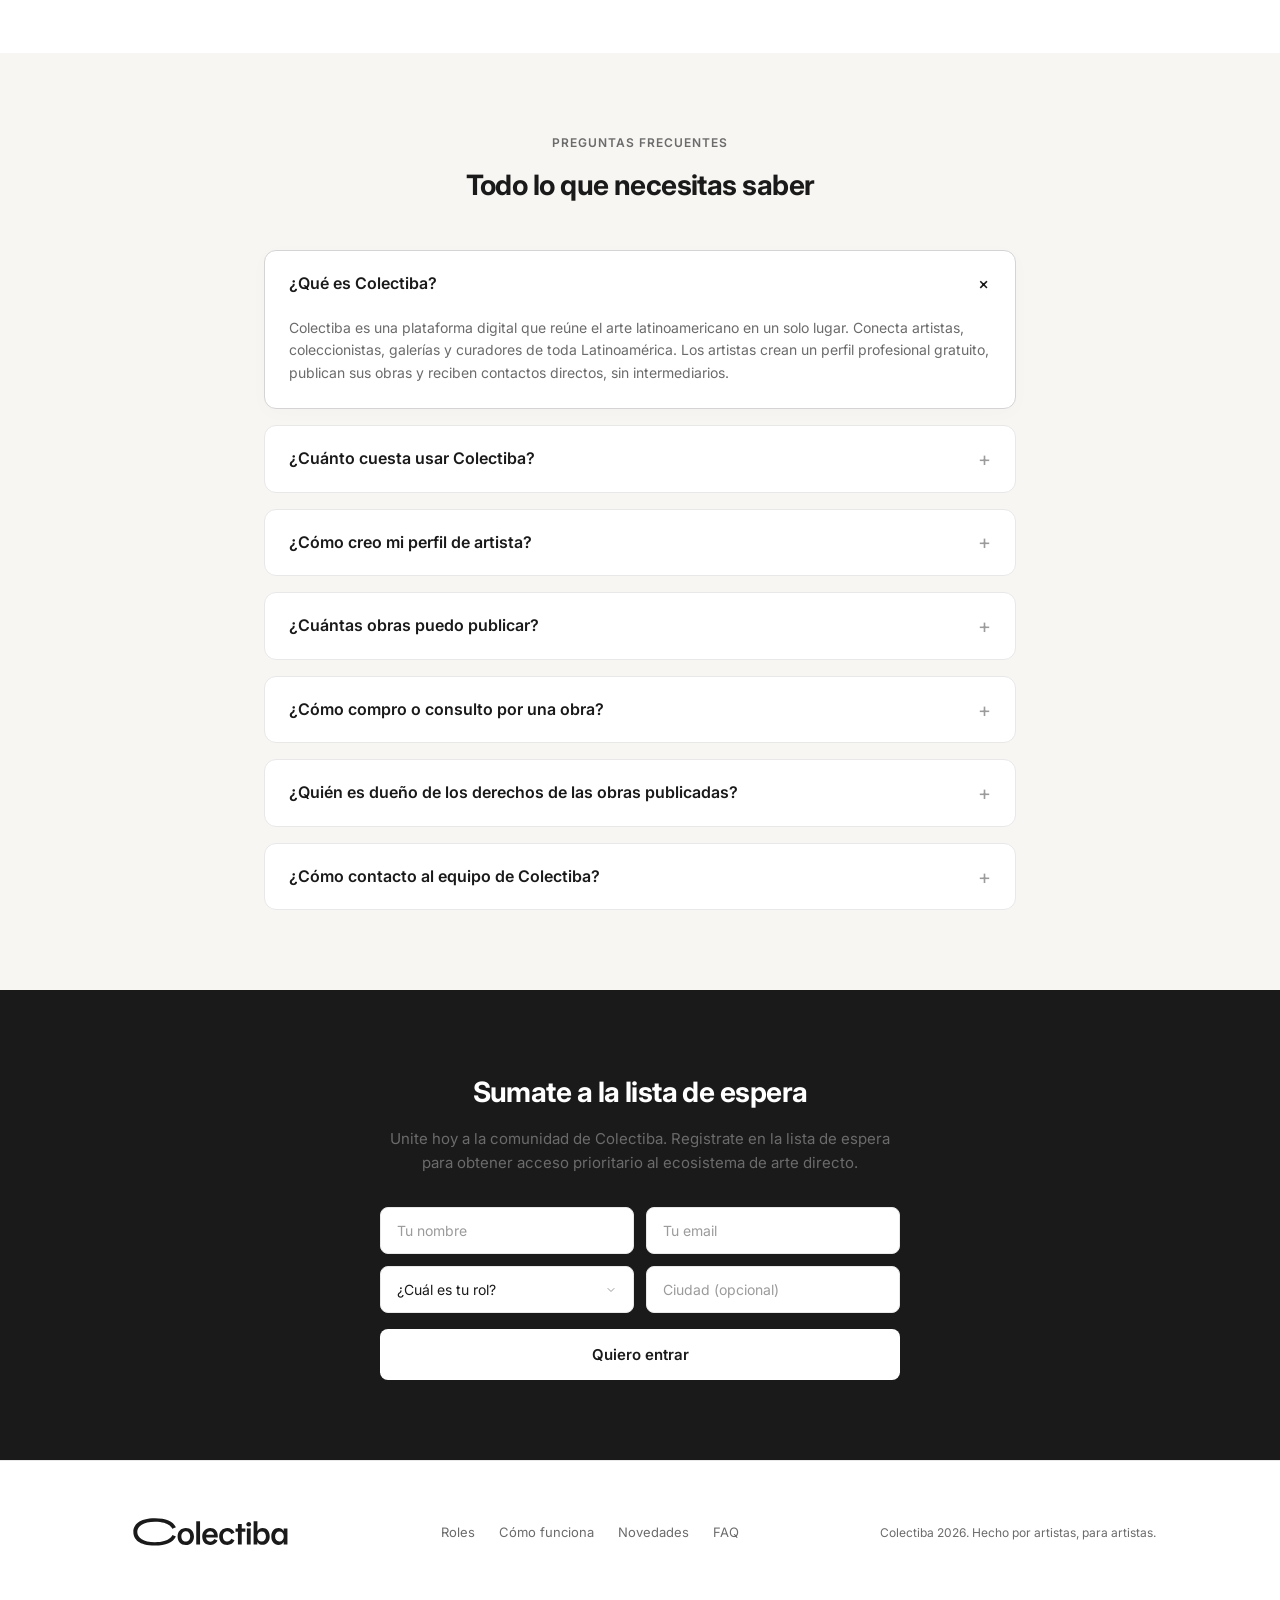
==== commit 50932753: "feat: refinar copy de la landing page y reemplazar placeholder de logo por captura real en historia" ====
--- a/index.html
+++ b/index.html
@@ -136,7 +136,7 @@
     <div class="container">
       <span class="hero__tag">Lista de espera abierta</span>
       <h1 class="hero__title font-display">Conectamos tu arte con el mundo</h1>
-      <p class="hero__subtitle">La plataforma que une artistas, curadores y galerías de Argentina. Sin comisiones. Sin intermediarios. Conexión directa.</p>
+      <p class="hero__subtitle">La red profesional de artes visuales en Argentina. Conectá directamente con curadores, galerías y coleccionistas, sin comisiones ni intermediarios.</p>
       <div class="hero__cta">
         <a href="#waitlist" class="btn btn--primary btn--large">Quiero entrar</a>
         <a href="#como-funciona" class="btn btn--secondary btn--large">Cómo funciona</a>
@@ -149,7 +149,7 @@
       <div class="section-header">
         <p class="section-header__tag">El ecosistema completo</p>
         <h2 class="section-header__title font-display">Un lugar para cada rol del arte</h2>
-        <p class="section-header__text">Colectiba conecta a los tres actores fundamentales del mundo del arte en una sola plataforma.</p>
+        <p class="section-header__text">Construimos el punto de encuentro donde artistas, curadores y galerías potencian su trabajo de manera conjunta.</p>
       </div>
       <div class="profiles">
         <!-- Artistas -->
@@ -189,7 +189,7 @@
       <div class="section-header">
         <p class="section-header__tag">Paso a paso</p>
         <h2 class="section-header__title font-display">Cómo funciona Colectiba</h2>
-        <p class="section-header__text">Seleccioná tu rol para descubrir cómo interactúan los actores fundamentales de la plataforma.</p>
+        <p class="section-header__text">Elegí tu rol para descubrir las herramientas específicas que diseñamos para impulsar tus proyectos artísticos.</p>
       </div>
 
       <!-- Selector de pestañas -->
@@ -289,21 +289,21 @@
             <svg xmlns="http://www.w3.org/2000/svg" width="24" height="24" viewBox="0 0 24 24" fill="none" stroke="currentColor" aria-hidden="true" stroke-width="1.5" stroke-linecap="round" stroke-linejoin="round"><line x1="12" x2="12" y1="2" y2="22"/><path d="M17 5H9.5a3.5 3.5 0 0 0 0 7h5a3.5 3.5 0 0 1 0 7H6"/></svg>
           </div>
           <h3 class="profile-card__title">Sin comisiones</h3>
-          <p class="profile-card__desc">Lo que el artista cobra es 100% suyo. No cobramos porcentaje sobre ventas ni sobre conexiones. Nunca.</p>
+          <p class="profile-card__desc">Lo que cobrás por tu obra es 100% tuyo. No cobramos porcentajes sobre tus ventas ni cargos adicionales por las conexiones que realices.</p>
         </div>
         <div class="profile-card">
           <div class="profile-card__icon">
             <svg xmlns="http://www.w3.org/2000/svg" width="24" height="24" viewBox="0 0 24 24" fill="none" stroke="currentColor" aria-hidden="true" stroke-width="1.5" stroke-linecap="round" stroke-linejoin="round"><path d="M16 21v-2a4 4 0 0 0-4-4H6a4 4 0 0 0-4 4v2"/><circle cx="9" cy="7" r="4"/><path d="M22 21v-2a4 4 0 0 0-3-3.87"/><path d="M16 3.13a4 4 0 0 1 0 7.75"/></svg>
           </div>
           <h3 class="profile-card__title">Ecosistema completo</h3>
-          <p class="profile-card__desc">No somos solo para artistas. Curadores y galerías tienen su propio perfil y herramientas. Los tres se necesitan, los tres están acá.</p>
+          <p class="profile-card__desc">Unimos a todos los actores clave del sector. Curadores y galerías disponen de herramientas especializadas para potenciar la difusión y colaboración.</p>
         </div>
         <div class="profile-card">
           <div class="profile-card__icon">
             <svg xmlns="http://www.w3.org/2000/svg" width="24" height="24" viewBox="0 0 24 24" fill="none" stroke="currentColor" aria-hidden="true" stroke-width="1.5" stroke-linecap="round" stroke-linejoin="round"><path d="M21 15a2 2 0 0 1-2 2H7l-4 4V5a2 2 0 0 1 2-2h14a2 2 0 0 1 2 2z"/></svg>
           </div>
           <h3 class="profile-card__title">Conexión directa</h3>
-          <p class="profile-card__desc">Mensajes directos entre artistas, curadores y galerías. Sin formularios, sin burocracia. Como debería ser.</p>
+          <p class="profile-card__desc">Mensajería directa e instantánea entre perfiles. Conectá de forma ágil, sin intermediarios ni demoras en tus proyectos o transacciones.</p>
         </div>
       </div>
     </div>
@@ -316,23 +316,12 @@
         <div class="features__content">
           <p class="features__tag">Nuestra historia</p>
           <h2 class="features__title font-display">Hecho por artistas, para artistas</h2>
-          <p class="features__text">Colectiba nació de una frustración real. Ulises, artista visual y fundador, se cansó de perder el 50% de sus ventas en comisiones y de que Instagram mezclara sus obras con memes.</p>
-          <p class="features__text">Junto a Gabriel (diseño) y Fernando (tecnología), crearon la plataforma que les hubiera gustado tener. Sin comisiones. Sin intermediarios. Solo arte.</p>
+          <p class="features__text">Colectiba nació de una necesidad real de la escena local. Ulises, artista visual y fundador, experimentó la frustración de perder hasta el 50% de sus ventas en comisiones y de ver cómo las redes tradicionales diluían su trabajo entre contenido no profesional.</p>
+          <p class="features__text">Junto a Gabriel en diseño y Fernando en tecnología, desarrollaron el espacio que la comunidad artística merece: transparente, libre de comisiones y enfocado puramente en la excelencia visual.</p>
           <a href="#waitlist" class="btn btn--primary">Sumate a la lista</a>
         </div>
-        <div class="features__visual" style="background-color: var(--grey-100); display: flex; align-items: center; justify-content: center; border-radius: 12px; min-height: 300px;">
-          <svg viewBox="5 148 585 110" xmlns="http://www.w3.org/2000/svg" fill="currentColor" aria-hidden="true" style="width: 60%; opacity: 0.15;">
-            <path d="M202.27,188.14c-17.71,0-30.08,12.86-30.08,31.27s12.37,31.25,30.08,31.25,29.97-12.91,29.97-31.38-12.32-31.14-29.97-31.14ZM202.27,238.24c-9.58,0-16.26-7.75-16.26-18.83s6.68-18.83,16.26-18.83,16.14,7.69,16.14,18.71-6.63,18.96-16.14,18.96Z"/>
-            <rect x="240.59" y="163.64" width="13.95" height="85.27"/>
-            <path d="M291.81,188.14c-17.22,0-29.26,12.91-29.26,31.38s12.04,31.14,29.26,31.14c20.43,0,26.7-16.58,26.7-16.58l-11.77-5.64s-3.51,9.91-14.69,9.91c-8.23,0-14.42-5.78-15.85-14.78h43.12s.25-3.75.25-5.33c0-18.56-10.62-30.1-27.75-30.1ZM276.7,212.79c2.16-7.8,7.78-12.45,15.11-12.45,7.72,0,12.8,4.41,14.34,12.45h-29.45Z"/>
-            <path d="M381.12,233.26l-.14.28c-4.98,11.03-14.32,17.11-26.32,17.11-17.65,0-29.97-12.84-29.97-31.25s12.28-31.27,29.85-31.27c12.24,0,21.34,5.85,26.33,16.89l.13.28-.28.13-11.44,5.25-.3.14-.13-.3c-2.9-6.51-7.85-9.96-14.31-9.96-9.5,0-16.14,7.74-16.14,18.83s6.68,18.83,16.26,18.83c6.35,0,11.25-3.5,14.18-10.09l.13-.3.3.14,11.55,5.14.3.13Z"/>
-            <polygon points="420.84 190.02 420.84 202.44 407.42 202.44 407.42 248.91 393.47 248.91 393.47 202.44 384.6 202.44 384.6 190.02 393.47 190.02 393.47 174.02 407.42 174.02 407.42 190.02 420.84 190.02"/>
-            <path d="M441.86,174.92c0,4.87-3.58,8.26-8.71,8.26s-8.73-3.39-8.73-8.26,3.59-8.37,8.73-8.37,8.71,3.45,8.71,8.37Z"/>
-            <rect x="426.17" y="190.02" width="13.95" height="58.89"/>
-            <path d="M484.04,188.62c-8.43,0-15.1,3.78-19.32,10.95l-.32-.05c.46-5.07.46-7.89.46-13.39v-22.49h-13.95v85.27h13.71v-.32c0-3.29,0-5.93-.22-9.08l.32-.03c4.19,7.2,10.35,10.7,18.85,10.7,15.59,0,26.47-12.61,26.47-30.67s-10.7-30.9-26-30.9ZM480.65,237.77c-9.66,0-16.15-7.38-16.15-18.36s6.49-18.25,16.15-18.25,15.55,7.28,15.55,18.12-6.24,18.37-15.55,18.48Z"/>
-            <path d="M561.27,190.02v.32c0,3.29,0,5.93.2,9.08l-.32.03c-4.19-7.2-10.32-10.7-18.72-10.7-15.66,0-26.58,12.65-26.58,30.78s10.68,30.79,26,30.79c8.42,0,15.1-3.78,19.3-10.95l.32.05c-.2,3.36-.2,9.5-.2,9.5h13.69v-58.89h-13.69ZM545.35,237.77c-9.38,0-15.68-7.33-15.68-18.25s6.45-18.36,15.68-18.36,16.15,7.33,16.15,18.25-6.35,18.36-16.15,18.36Z"/>
-            <path d="M153.09,213.82l13.02,5.78c-10.63,22.17-36.59,33.05-77.25,33.05-58.82,0-78.97-24.82-78.87-50.02-.23-24.96,20.36-50.02,78.87-50.02,40.66,0,66.62,10.88,77.25,33.05l-13.02,5.78s-7.69-26.36-64.3-26.36c-42.18,0-64.44,17.1-64.44,37.65.73,21.71,22.26,37.47,64.44,37.47,56.6,0,64.3-26.36,64.3-26.36Z"/>
-          </svg>
+        <div class="features__visual">
+          <img src="screenshot-artista.png" alt="Plataforma de Colectiba creada por y para artistas" loading="lazy">
         </div>
       </div>
     </div>
@@ -397,7 +386,7 @@
     <div class="container">
       <div class="waitlist">
         <h2 class="waitlist__title font-display">Sumate a la lista de espera</h2>
-        <p class="waitlist__subtitle">Estamos construyendo Colectiba. Dejá tus datos y sé de los primeros en entrar.</p>
+        <p class="waitlist__subtitle">Unite hoy a la comunidad de Colectiba. Registrate en la lista de espera para obtener acceso prioritario al ecosistema de arte directo.</p>
         <form class="waitlist__form" id="waitlistForm">
           <div class="waitlist__row">
             <input type="text" name="nombre" class="waitlist__input" placeholder="Tu nombre" aria-label="Tu nombre" required>
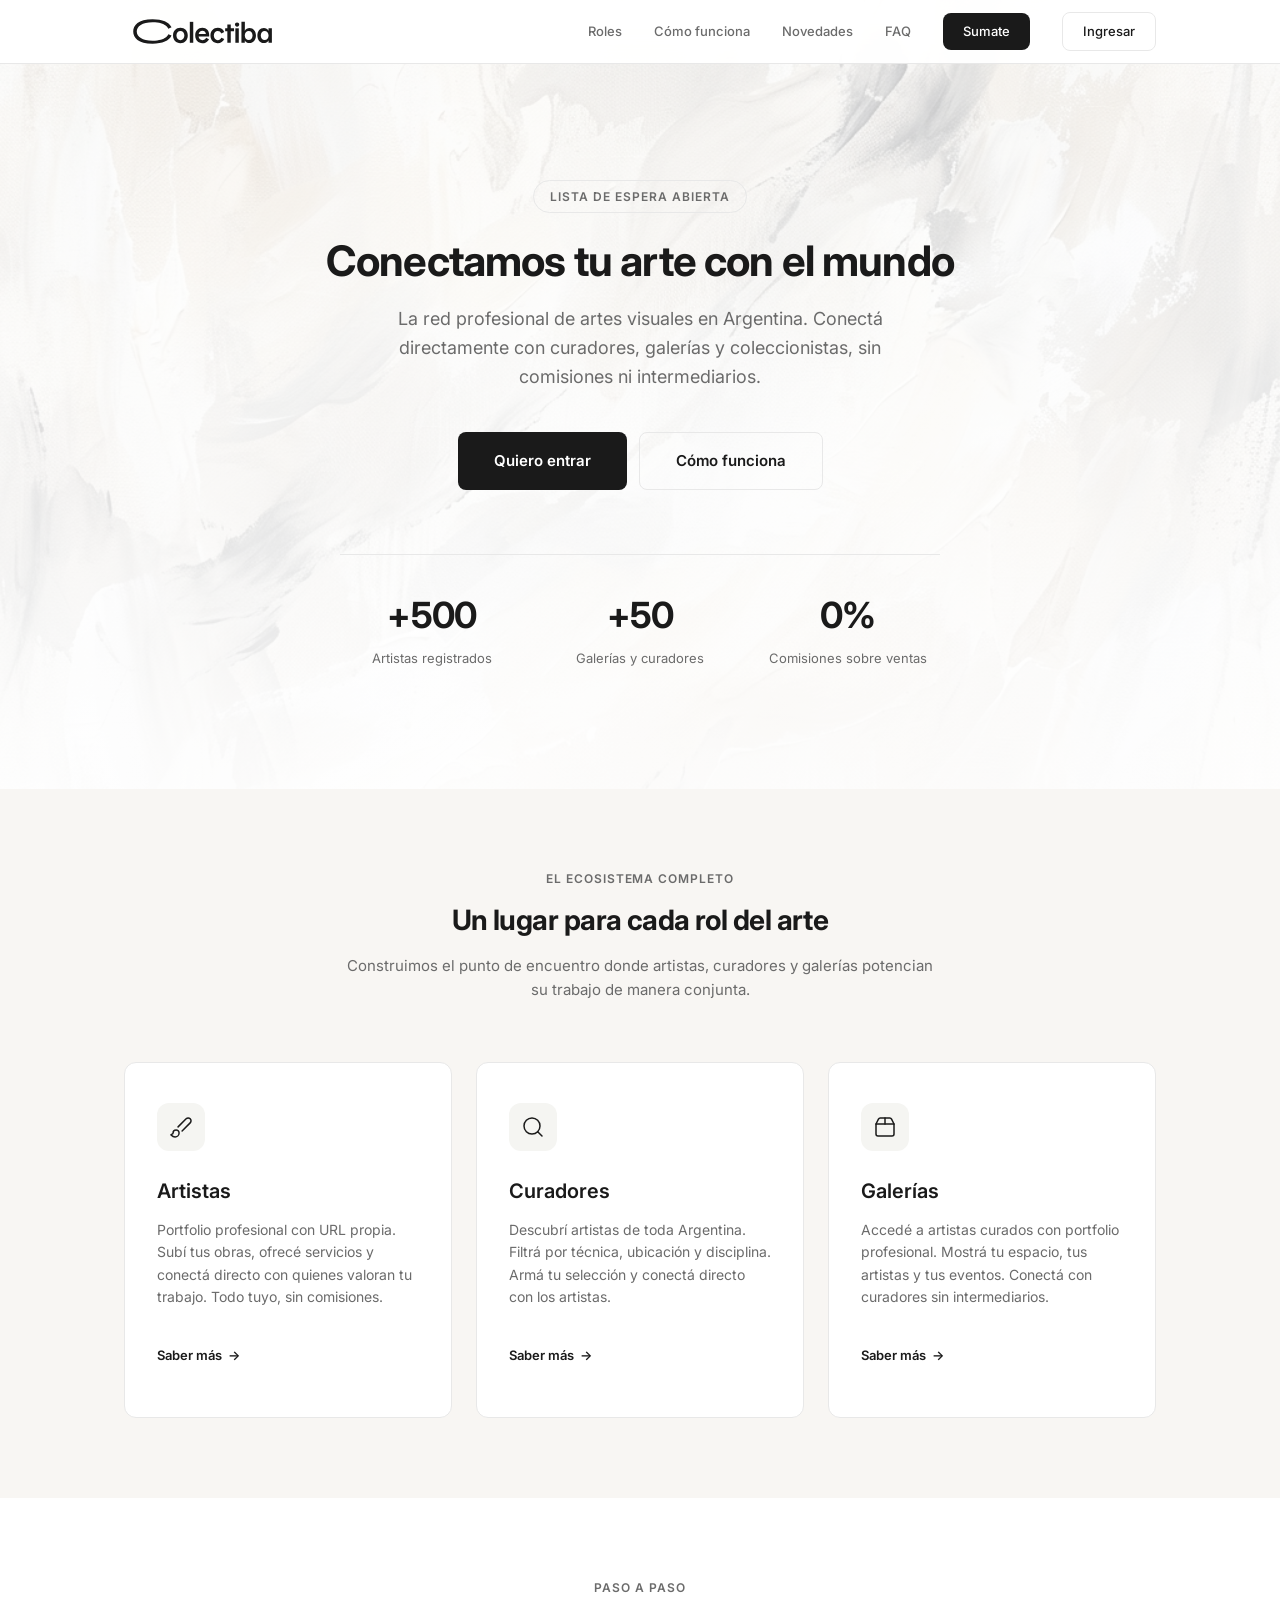
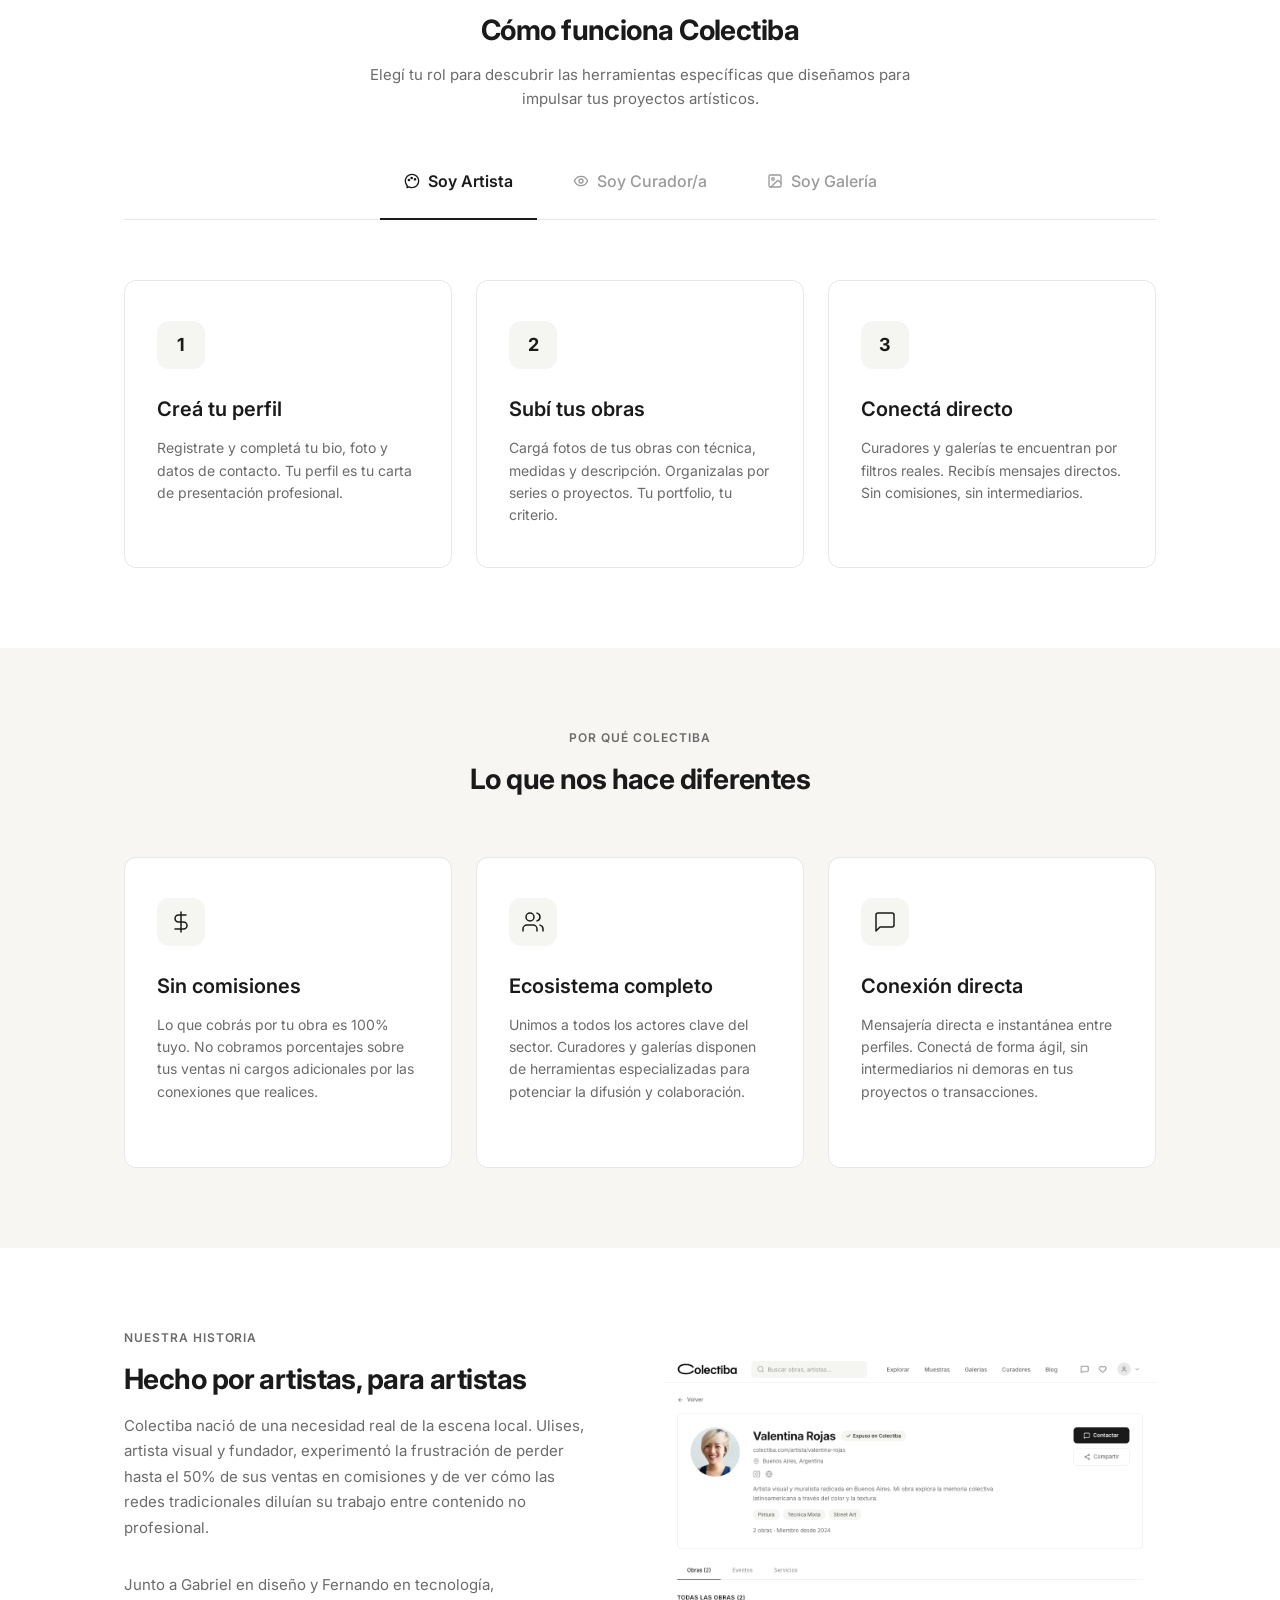
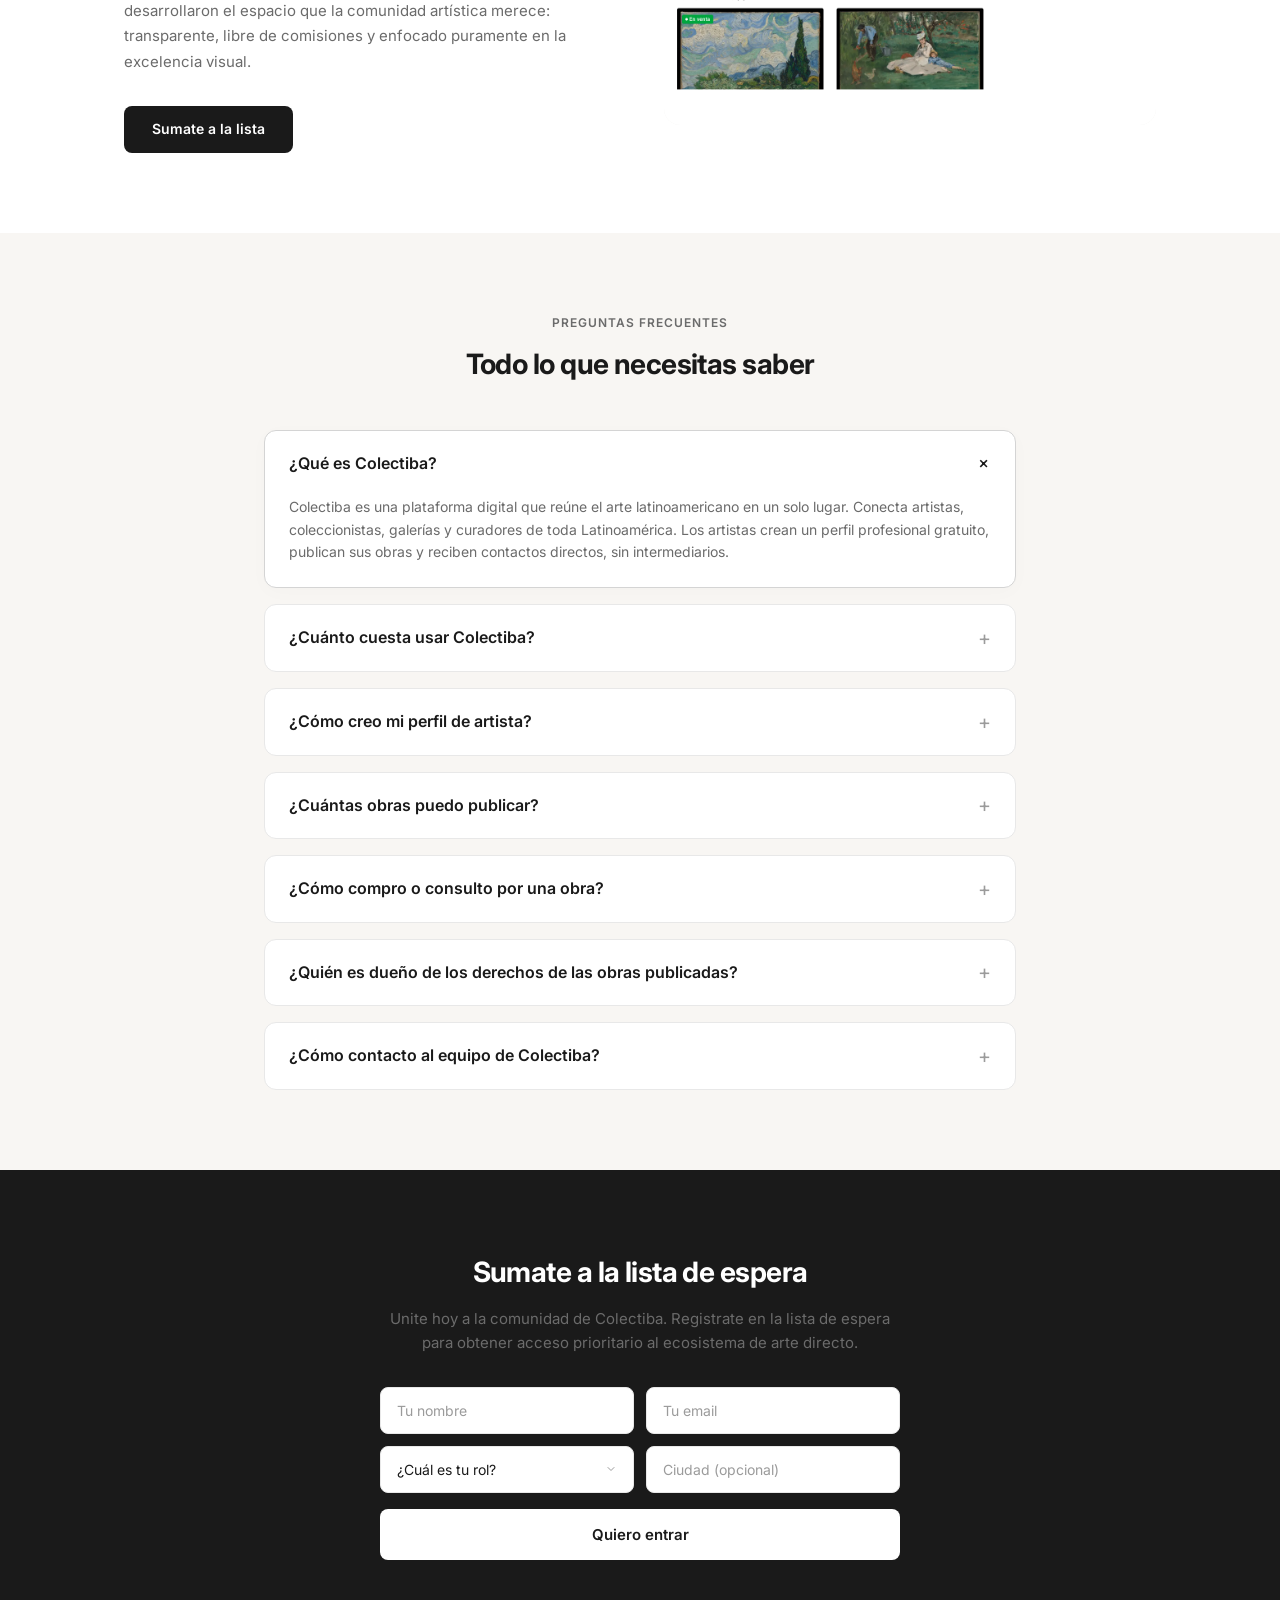
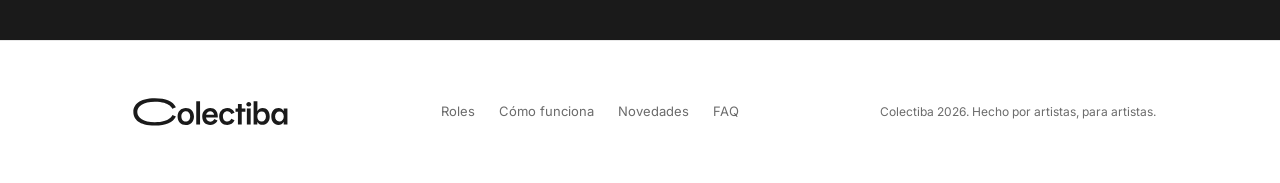
==== commit df6d8b8b: "feat: agregar banner de estadísticas de la comunidad en el hero para social proof" ====
--- a/index.html
+++ b/index.html
@@ -141,6 +141,20 @@
         <a href="#waitlist" class="btn btn--primary btn--large">Quiero entrar</a>
         <a href="#como-funciona" class="btn btn--secondary btn--large">Cómo funciona</a>
       </div>
+      <div class="stats">
+        <div class="stat-item">
+          <div class="stat__number font-display">+500</div>
+          <div class="stat__label">Artistas registrados</div>
+        </div>
+        <div class="stat-item">
+          <div class="stat__number font-display">+50</div>
+          <div class="stat__label">Galerías y curadores</div>
+        </div>
+        <div class="stat-item">
+          <div class="stat__number font-display">0%</div>
+          <div class="stat__label">Comisiones sobre ventas</div>
+        </div>
+      </div>
     </div>
   </section>
 
--- a/styles.css
+++ b/styles.css
@@ -654,7 +654,12 @@
   grid-template-columns: repeat(3, 1fr);
   gap: 24px;
   text-align: center;
-  margin-top: 48px;
+  margin-top: 64px;
+  max-width: 600px;
+  margin-left: auto;
+  margin-right: auto;
+  border-top: 1px solid var(--grey-200);
+  padding-top: 32px;
 }
 
 .stat__number {
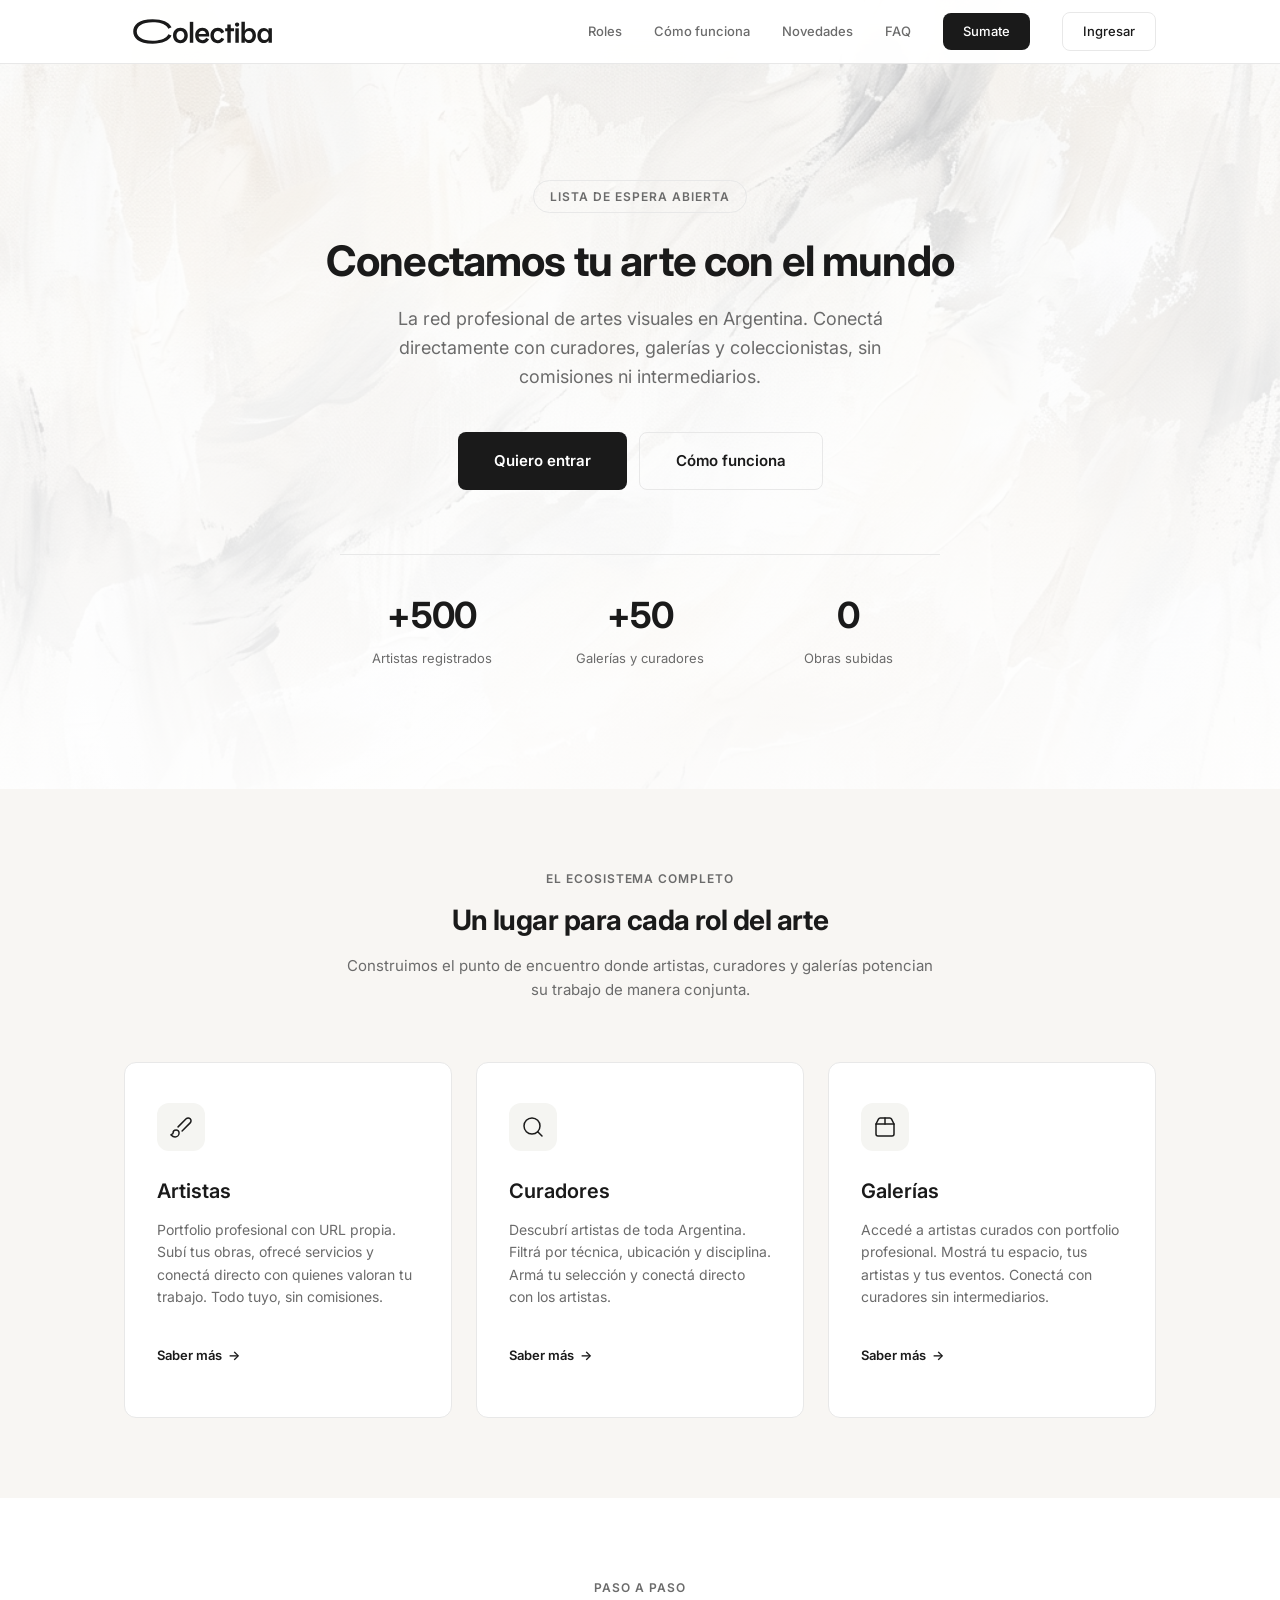
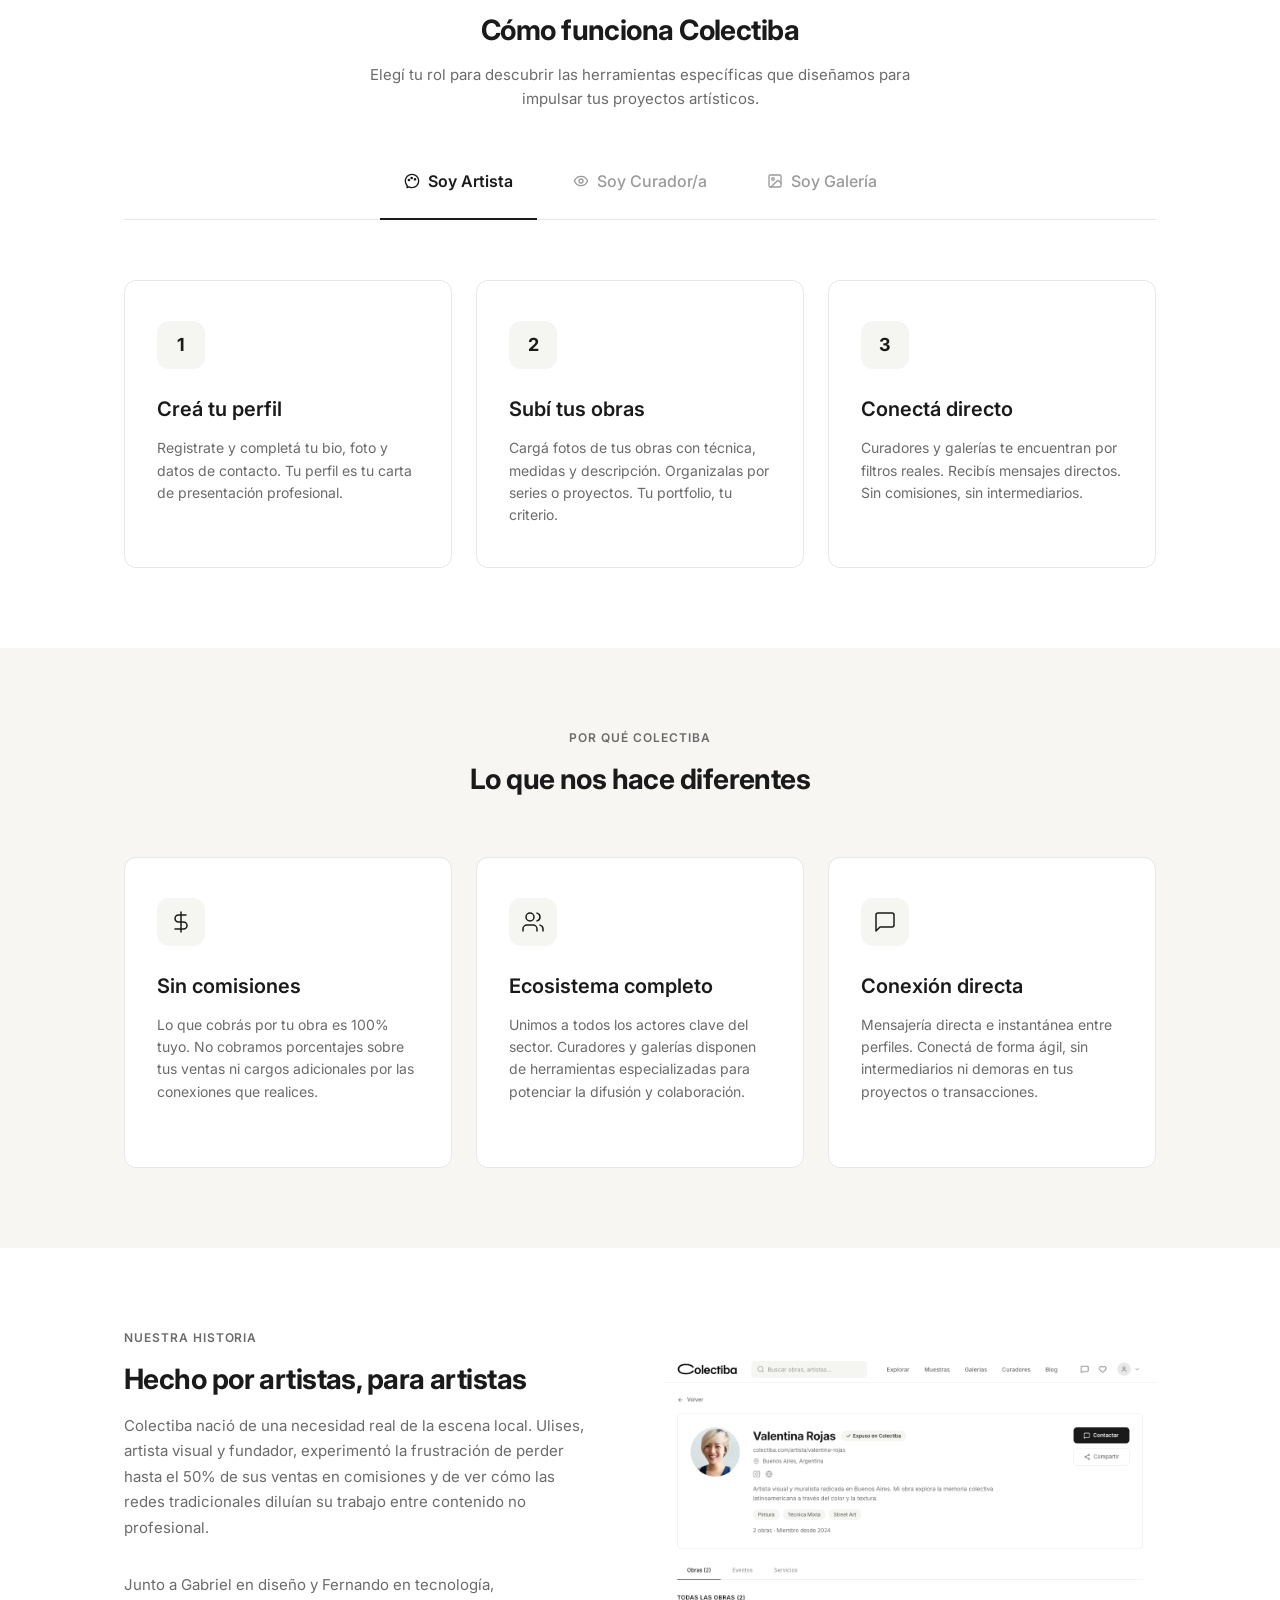
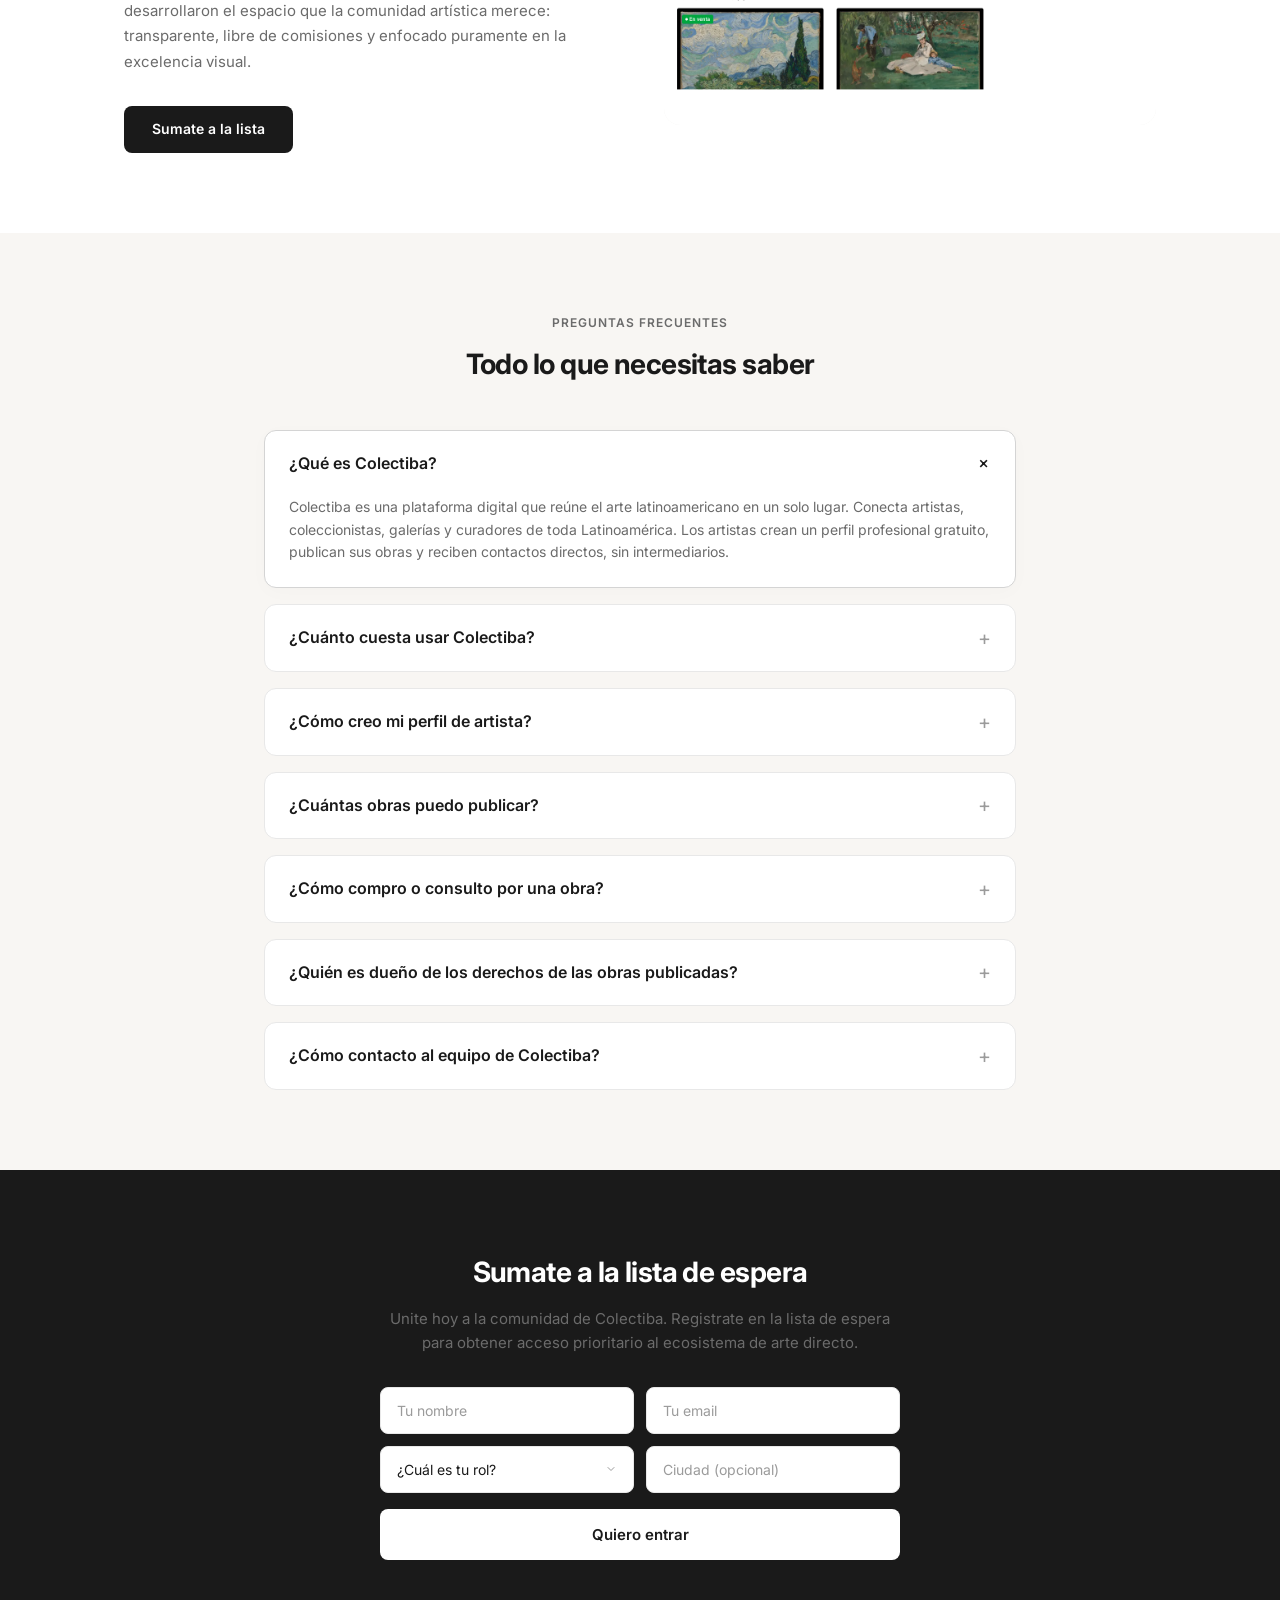
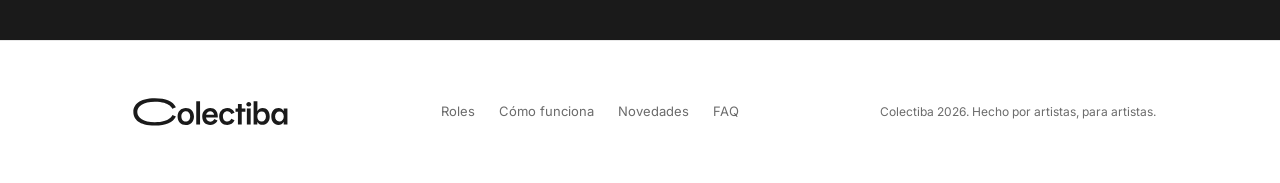
==== commit 0f7dbdc6: "feat: integrar estadisticas reales y animacion de conteo" ====
--- a/index.html
+++ b/index.html
@@ -143,16 +143,16 @@
       </div>
       <div class="stats">
         <div class="stat-item">
-          <div class="stat__number font-display">+500</div>
+          <div class="stat__number font-display" id="stat-artists">+500</div>
           <div class="stat__label">Artistas registrados</div>
         </div>
         <div class="stat-item">
-          <div class="stat__number font-display">+50</div>
+          <div class="stat__number font-display" id="stat-curators-galleries">+50</div>
           <div class="stat__label">Galerías y curadores</div>
         </div>
         <div class="stat-item">
-          <div class="stat__number font-display">0%</div>
-          <div class="stat__label">Comisiones sobre ventas</div>
+          <div class="stat__number font-display" id="stat-artworks">0</div>
+          <div class="stat__label">Obras subidas</div>
         </div>
       </div>
     </div>
